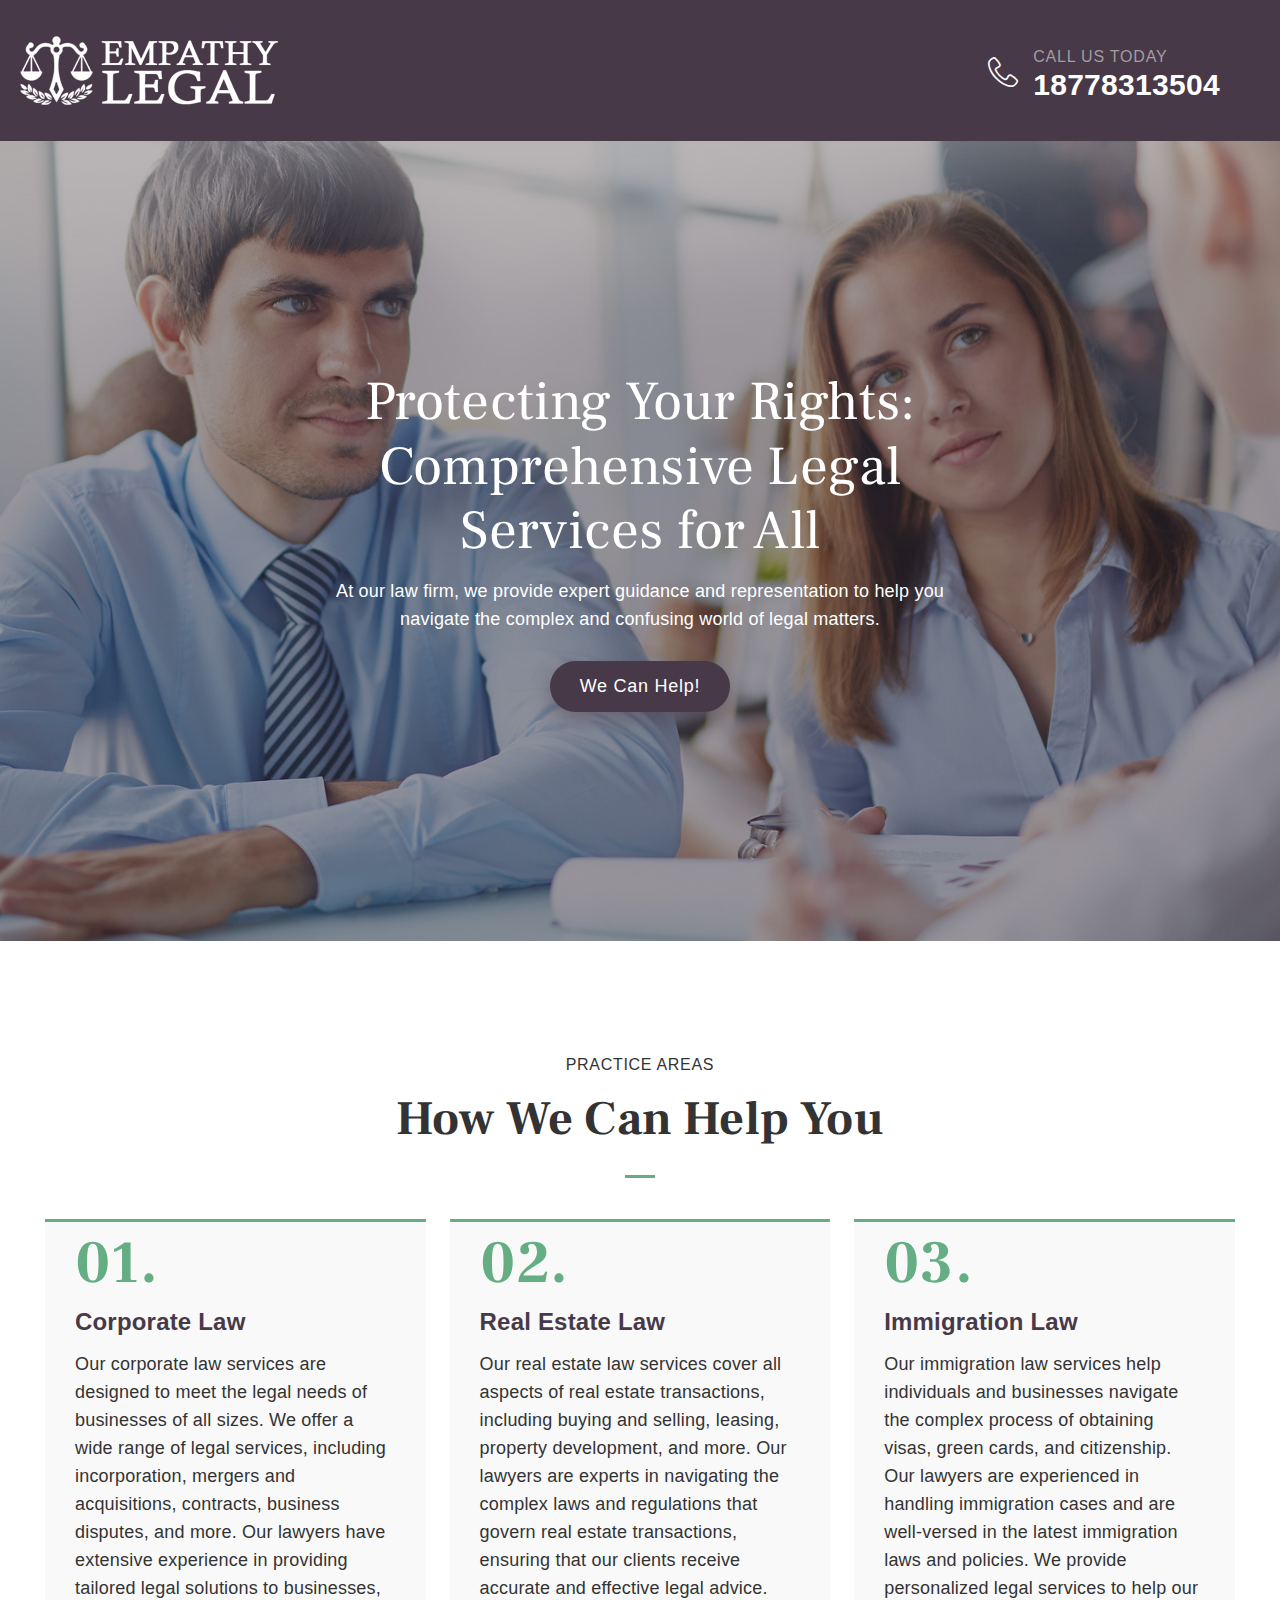
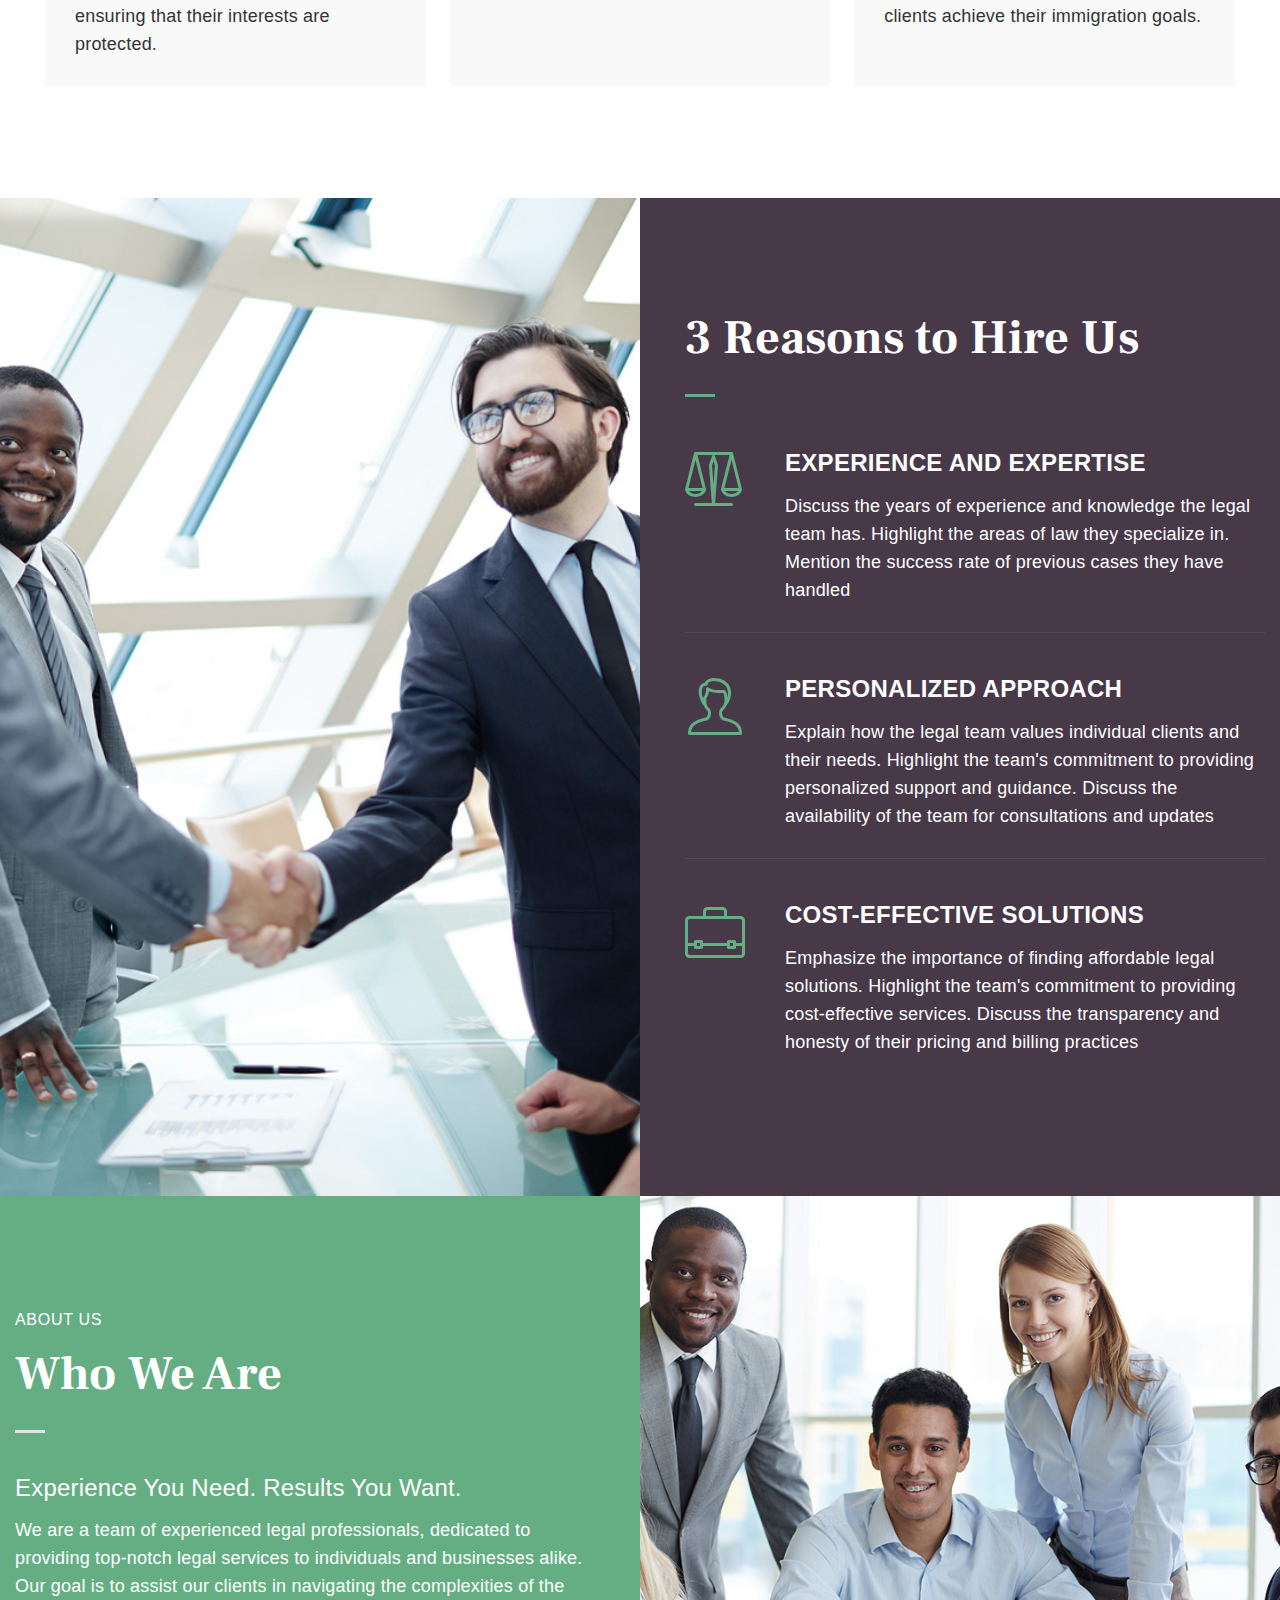
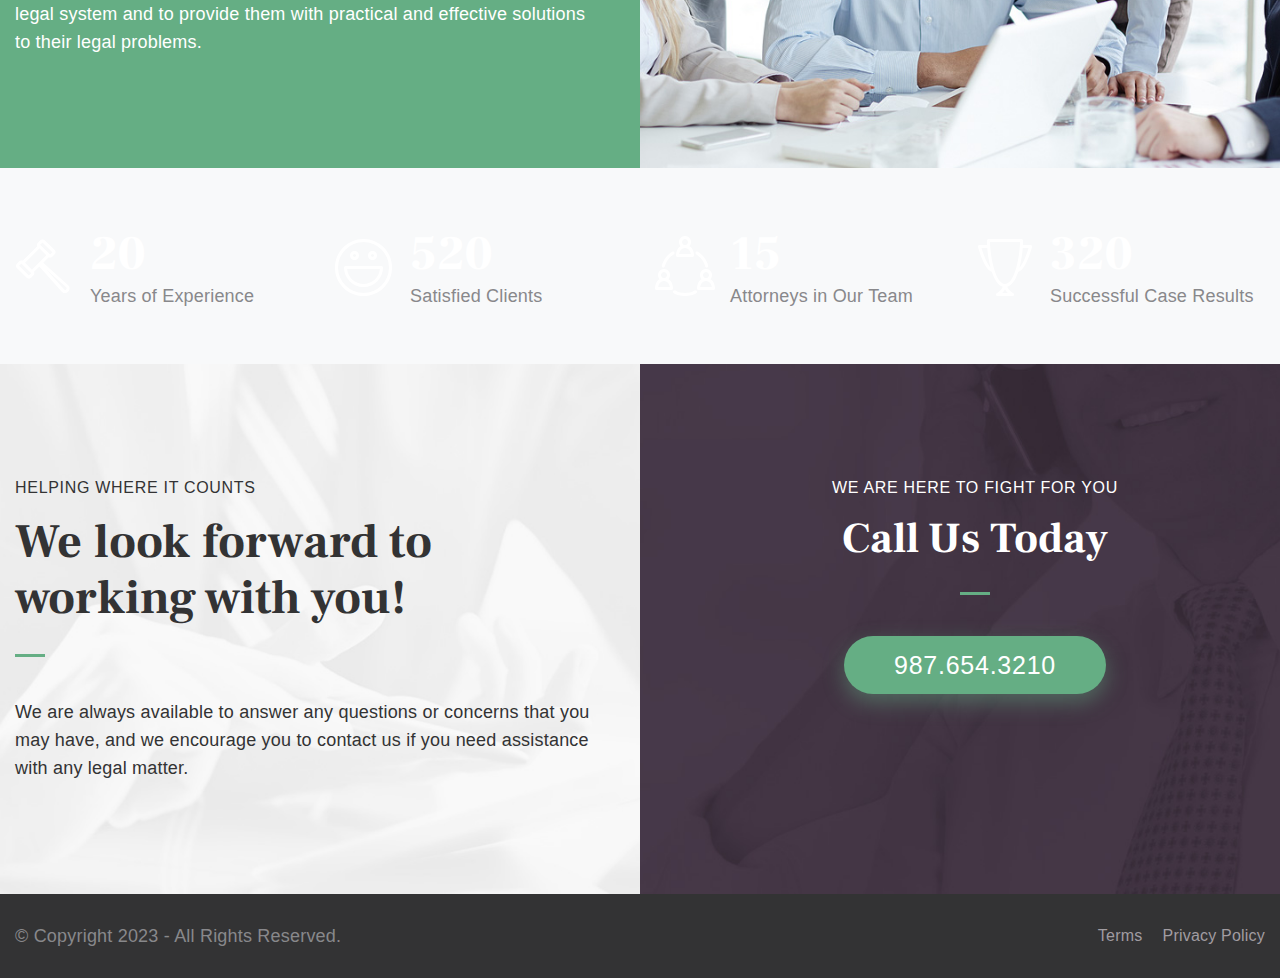
==== index.html @ b30b9319 "Empathy Legal Page" ====
<!DOCTYPE html>
<html lang="en">
<head>
  <!-- anti-flicker snippet (recommended)  -->
  <style>.async-hide { opacity: 0 !important} </style>
  <script>(function(a,s,y,n,c,h,i,d,e){s.className+=' '+y;h.start=1*new Date;
  h.end=i=function(){s.className=s.className.replace(RegExp(' ?'+y),'')};
  (a[n]=a[n]||[]).hide=h;setTimeout(function(){i();h.end=null},c);h.timeout=c;
  })(window,document.documentElement,'async-hide','dataLayer',500,
  {'OPT-TJ66PNT':true});</script>

  <script src="https://www.googleoptimize.com/optimize.js?id=OPT-TJ66PNT"></script>

  <!-- Google tag (gtag.js) -->
  <script async src="https://www.googletagmanager.com/gtag/js?id=UA-165140121-16"></script>
  <script>
    window.dataLayer = window.dataLayer || [];
    function gtag(){dataLayer.push(arguments);}
    gtag('js', new Date());

    gtag('config', 'UA-165140121-16');
  </script>

  <!-- Google Tag Manager -->
  <script>(function(w,d,s,l,i){w[l]=w[l]||[];w[l].push({'gtm.start':
  new Date().getTime(),event:'gtm.js'});var f=d.getElementsByTagName(s)[0],
  j=d.createElement(s),dl=l!='dataLayer'?'&l='+l:'';j.async=true;j.src=
  'https://www.googletagmanager.com/gtm.js?id='+i+dl;f.parentNode.insertBefore(j,f);
  })(window,document,'script','dataLayer','GTM-WTC95LT');</script>
  <!-- End Google Tag Manager -->
	<meta charset="UTF-8">
	<meta name="viewport" content="width=device-width, initial-scale=1.0">

	<!-- Title -->
	<title>Empathylegal | Protecting Your Rights</title>

	<link href="https://fonts.googleapis.com/css2?family=Frank+Ruhl+Libre:wght@300;400;500;600;700;800;900&display=swap" rel="stylesheet"> 

	<!-- CSS -->
	<link rel="stylesheet" href="css/demo.css">
	<link rel="stylesheet" href="css/settings.css">
	<link rel="stylesheet" href="css/layers.css">
	<link rel="stylesheet" href="css/navigation.css">
	<link rel="stylesheet" href="css/bootstrap.min.css">
	<link rel="stylesheet" href="css/fontello.css">
	<link rel="stylesheet" href="css/owl.carousel.css">
	<link rel="stylesheet" href="css/style.css">
	<link rel="stylesheet" href="css/responsive.css">

</head>
<body>
  <!-- Google Tag Manager (noscript) -->
  <noscript><iframe src="https://www.googletagmanager.com/ns.html?id=GTM-WTC95LT"
  height="0" width="0" style="display:none;visibility:hidden"></iframe></noscript>
  <!-- End Google Tag Manager (noscript) -->

	<div id="wrapper" class="wrapper-container">

    <header id="header" class="header style-3 sticky-header">
      
      <!-- Top header -->

      <div class="top-header">
          
        <div class="container extra">
          
          <div class="flex-row flex-center flex-justify">

            <!-- logo -->
      
            <div class="logo-wrap">
            
              <a href="index.html" class="logo"><img src="images/logo2.png" alt=""></a>
            
            </div>

            <!-- Contact info -->

            <ul class="contact-info style-2">
              <li class="info-item with-icon">
                <i class="licon-telephone"></i>
                <div class="pre">call Us Today</div>
                <div class="item-info">
                  <span content="telephone=no">18778313504</span>
                </div>
              </li>
            </ul>

          </div>

        </div>
        
      </div>

    </header>

    <div class="rev-slider-wrapper">

      <div class="banner-wrapper">

        
      	<div class="banner-item">
      		<h2>Protecting Your Rights: Comprehensive Legal Services for All</h2>
          <p>At our law firm, we provide expert guidance and representation to help you navigate the complex and confusing world of legal matters.</p>
          <a href="#" class="btn btn-big btn-style-6">We Can Help!</a>
      	</div>

      </div>

    </div>

    <div id="content">

      <!-- page section -->
      <div class="page-section">
        
        <div class="container extra">
          
          <div class="content-element5">
            
            <div class="align-center">
              
              <div class="pre-title">Practice Areas</div>
              <h2 class="section-title">How We Can Help You<span class="item-divider-3 style-3"></span></h2>

            </div>

          </div>

          <div class="carousel-type-2">
            
            <div class="owl-carousel services flex-row" data-item-margin="30" data-max-items="4">
              
              <!-- owl item -->
              <div class="owl-item">
                
                <!-- service item -->
                <div class="service-item">
                  
                  <figure>
                    <img src="images/289x224_img1.jpg" alt="">
                  </figure>

                  <div class="service-body">
                    <i>01.</i>
                    <h5 class="service-title"><a href="#">Corporate Law</a></h5>

                    <p>Our corporate law services are designed to meet the legal needs of businesses of all sizes. We offer a wide range of legal services, including incorporation, mergers and acquisitions, contracts, business disputes, and more. Our lawyers have extensive experience in providing tailored legal solutions to businesses, ensuring that their interests are protected.</p>

                  </div>

                </div>

              </div>

              <!-- owl item -->
              <div class="owl-item">
                
                <!-- service item -->
                <div class="service-item">
                  
                  <figure>
                    <img src="images/289x224_img2.jpg" alt="">
                  </figure>

                  <div class="service-body">
                    <i>02.</i>
                    <h5 class="service-title"><a href="#">Real Estate Law</a></h5>

                    <p>Our real estate law services cover all aspects of real estate transactions, including buying and selling, leasing, property development, and more. Our lawyers are experts in navigating the complex laws and regulations that govern real estate transactions, ensuring that our clients receive accurate and effective legal advice.</p>

                  </div>

                </div>

              </div>

              <!-- owl item -->
              <div class="owl-item">
                
                <!-- service item -->
                <div class="service-item">
                  
                  <figure>
                    <img src="images/289x224_img3.jpg" alt="">
                  </figure>

                  <div class="service-body">
                    <i>03.</i>
                    <h5 class="service-title"><a href="#">Immigration Law</a></h5>

                    <p>Our immigration law services help individuals and businesses navigate the complex process of obtaining visas, green cards, and citizenship. Our lawyers are experienced in handling immigration cases and are well-versed in the latest immigration laws and policies. We provide personalized legal services to help our clients achieve their immigration goals.</p>

                  </div>

                </div>

              </div>

            </div>


          </div>

        </div>        

      </div>

      <!-- Page section -->
      <div class="page-section-bg2 half-bg-col">

        <div class="img-col-left">
        	<div class="col-bg" style='background-image: url("images/960x840_img1.jpg");'></div>
        </div>
        
        <div class="container extra">
          <div class="row">
            <div class="col-md-6"></div>
            <div class="col-md-6">
              
              <h2 class="section-title">3 Reasons to Hire Us<span class="item-divider-3 style-3"></span></h2>

              <div class="icons-box style-2">
              
                <div class="row flex-row">
              
                  <div class="col-sm-12">
                        
                    <div class="icons-wrap">
              
                      <div class="icons-item">
                        <div class="item-box">
                          <i class="licon-balance"></i>
                          <h5 class="icons-box-title"><a href="#">Experience and Expertise</a></h5>
                          <p> Discuss the years of experience and knowledge the legal team has. Highlight the areas of law they specialize in. Mention the success rate of previous cases they have handled</p>
                        </div>
                      </div>
              
                    </div>
              
                  </div>
                  <div class="col-sm-12">
                          
                    <div class="icons-wrap">
              
                      <div class="icons-item">
                        <div class="item-box">
                          <i class="licon-man"></i>
                          <h5 class="icons-box-title"><a href="#">Personalized Approach</a></h5>
                          <p>Explain how the legal team values individual clients and their needs. Highlight the team's commitment to providing personalized support and guidance. Discuss the availability of the team for consultations and updates</p>
                        </div>
                      </div>
              
                    </div>
              
                  </div>
                  <div class="col-sm-12">
                       
                    <div class="icons-wrap">
              
                      <div class="icons-item">
                        <div class="item-box">
                          <i class="licon-briefcase"></i>
                          <h5 class="icons-box-title"><a href="#">Cost-Effective Solutions</a></h5>
                          <p>Emphasize the importance of finding affordable legal solutions. Highlight the team's commitment to providing cost-effective services. Discuss the transparency and honesty of their pricing and billing practices</p>
                        </div>
                      </div>
              
                    </div>
              
                  </div>
                    
                </div>
              
              </div>

            </div>
          </div>
        </div>

      </div>

      <!-- Page section -->
      <div class="page-section-bg2 green half-bg-col">

        <div class="img-col-right"><div class="col-bg" style='background-image: url("images/960x644_img1.jpg");'></div></div>
        
        <div class="container extra">
          <div class="row">
            <div class="col-md-6">
              
              <div class="pre-title">About Us</div>
              <h2 class="section-title">Who We Are<span class="item-divider-3"></span></h2>

              <h5 class="sub-title">Experience You Need. Results You Want.</h5>

              <p class="section-text">We are a team of experienced legal professionals, dedicated to providing top-notch legal services to individuals and businesses alike. Our goal is to assist our clients in navigating the complexities of the legal system and to provide them with practical and effective solutions to their legal problems.</p>

            </div>
            <div class="col-md-6"></div>
          </div>
        </div>

      </div>

      <!-- page section -->
      <div class="page-section-bg type-2 parallax-section" style='background-image: url("images/1920x800_bg1.jpg");'>
            
        <div class="container extra">

          <div class="row counter-wrap style-2">

            <div class="col-lg-3 col-md-3 col-xs-6">

              <div class="counter">
                <div class="count-item">
                  <span class="licon-hammer2"></span>
                  <h3 class="timer count-number">20</h3>
                </div>
                <p>Years of Experience</p>
              </div>

            </div>
            <div class="col-lg-3 col-md-3 col-xs-6">

              <div class="counter">
                <div class="count-item">
                  <span class="licon-happy"></span>
                  <h3 class="timer count-number">520</h3>
                </div>
                <p>Satisfied Clients</p>
              </div>

            </div>
            <div class="col-lg-3 col-md-3 col-xs-6">

              <div class="counter">
                <div class="count-item">
                  <span class="licon-group-work"></span>
                  <h3 class="timer count-number">15</h3>
                </div>
                <p>Attorneys in Our Team</p>
              </div>

            </div>
            <div class="col-lg-3 col-md-3 col-xs-6">

              <div class="counter">
                <div class="count-item">
                  <span class="licon-trophy2"></span>
                  <h3 class="timer count-number">320</h3>
                </div>
                <p>Successful Case Results</p>
              </div>

            </div>

          </div>

        </div>

      </div>

      <!-- Page section -->
      <div class="page-section half-bg-col two-cols">

        <div class="img-col-left"><div class="col-bg left-bg" style='background-image: url("images/960x616_bg1.jpg");'></div></div>

        <div class="img-col-right"><div class="col-bg right-bg" style='background-image: url("images/960x616_bg2.jpg");'></div></div>
        
        <div class="container extra">
          <div class="row">
            <div class="col-md-6 col-sm-12 left-col">
              
              <div class="pre-title">Helping Where It Counts</div>
              <h2 class="section-title">We look forward to working with you!<span class="item-divider-3 style-3"></span></h2>

              <p class="section-text">We are always available to answer any questions or concerns that you may have, and we encourage you to contact us if you need assistance with any legal matter.</p>

            </div>
            <div class="page-section-bg2 col-md-6 col-sm-12 right-col">
              
              <div class="align-center">
                
                <div class="pre-title">We are here to fight for you </div>
                <h2 class="section-title">Call Us Today<span class="item-divider-3 style-3"></span></h2>

                <div class="content-element3">
                  <ul class="contact-info">
                    <li class="info-item">
                      <div class="item-info bottom-section">
                        <a href="#" class="btn btn-big btn-style-5">987.654.3210</a>
                      </div>
                    </li>
                  </ul>
                </div>

              </div>

            </div>
          </div>
        </div>

      </div>
      
    </div>

    <footer id="footer" class="footer style-2">

      <div class="container extra">

        <div class="copyright">
          <div class="flex-row flex-center flex-justify">
            
            <p>&copy Copyright 2023 - All Rights Reserved.</p>
            <ul class="social-icons style-2">

              <li><a href="./terms.html">Terms</a></li>
              <li><a href="./privacy-policy.html">Privacy Policy</a></li>

            </ul>

          </div>
        </div>

      </div>

    </footer>

  </div>

  <script src="js/jquery-2.2.4.min.js"></script>

</body>
</html>
---- css/demo.css ----
@font-face {
	font-family: 'Linearicons';
	src: url('../fonts/Linearicons.ttf') format('truetype');
	font-weight: normal;
	font-style: normal;
}
[class^="licon-"], [class*="licon-"] {
	font-family: 'Linearicons';
	speak: none;
	font-style: normal;
	font-weight: normal;
	font-variant: normal;
	text-transform: none;
	line-height: 1;
	
	/* Enable Ligatures ================ */
	-webkit-font-feature-settings: "liga";
	-moz-font-feature-settings: "liga=1";
	-moz-font-feature-settings: "liga";
	-ms-font-feature-settings: "liga" 1;
	-o-font-feature-settings: "liga";
	font-feature-settings: "liga";

	/* Better Font Rendering =========== */
	-webkit-font-smoothing: antialiased;
	-moz-osx-font-smoothing: grayscale;
}
.licon-home:before {
	content: "\e600";
}
.licon-home2:before {
	content: "\e601";
}
.licon-home3:before {
	content: "\e602";
}
.licon-home4:before {
	content: "\e603";
}
.licon-home5:before {
	content: "\e604";
}
.licon-home6:before {
	content: "\e605";
}
.licon-bathtub:before {
	content: "\e606";
}
.licon-toothbrush:before {
	content: "\e607";
}
.licon-bed:before {
	content: "\e608";
}
.licon-couch:before {
	content: "\e609";
}
.licon-chair:before {
	content: "\e60a";
}
.licon-city:before {
	content: "\e60b";
}
.licon-apartment:before {
	content: "\e60c";
}
.licon-pencil:before {
	content: "\e60d";
}
.licon-pencil2:before {
	content: "\e60e";
}
.licon-pen:before {
	content: "\e60f";
}
.licon-pencil3:before {
	content: "\e610";
}
.licon-eraser:before {
	content: "\e611";
}
.licon-pencil4:before {
	content: "\e612";
}
.licon-pencil5:before {
	content: "\e613";
}
.licon-feather:before {
	content: "\e614";
}
.licon-feather2:before {
	content: "\e615";
}
.licon-feather3:before {
	content: "\e616";
}
.licon-pen2:before {
	content: "\e617";
}
.licon-pen-add:before {
	content: "\e618";
}
.licon-pen-remove:before {
	content: "\e619";
}
.licon-vector:before {
	content: "\e61a";
}
.licon-pen3:before {
	content: "\e61b";
}
.licon-blog:before {
	content: "\e61c";
}
.licon-brush:before {
	content: "\e61d";
}
.licon-brush2:before {
	content: "\e61e";
}
.licon-spray:before {
	content: "\e61f";
}
.licon-paint-roller:before {
	content: "\e620";
}
.licon-stamp:before {
	content: "\e621";
}
.licon-tape:before {
	content: "\e622";
}
.licon-desk-tape:before {
	content: "\e623";
}
.licon-texture:before {
	content: "\e624";
}
.licon-eye-dropper:before {
	content: "\e625";
}
.licon-palette:before {
	content: "\e626";
}
.licon-color-sampler:before {
	content: "\e627";
}
.licon-bucket:before {
	content: "\e628";
}
.licon-gradient:before {
	content: "\e629";
}
.licon-gradient2:before {
	content: "\e62a";
}
.licon-magic-wand:before {
	content: "\e62b";
}
.licon-magnet:before {
	content: "\e62c";
}
.licon-pencil-ruler:before {
	content: "\e62d";
}
.licon-pencil-ruler2:before {
	content: "\e62e";
}
.licon-compass:before {
	content: "\e62f";
}
.licon-aim:before {
	content: "\e630";
}
.licon-gun:before {
	content: "\e631";
}
.licon-bottle:before {
	content: "\e632";
}
.licon-drop:before {
	content: "\e633";
}
.licon-drop-crossed:before {
	content: "\e634";
}
.licon-drop2:before {
	content: "\e635";
}
.licon-snow:before {
	content: "\e636";
}
.licon-snow2:before {
	content: "\e637";
}
.licon-fire:before {
	content: "\e638";
}
.licon-lighter:before {
	content: "\e639";
}
.licon-knife:before {
	content: "\e63a";
}
.licon-dagger:before {
	content: "\e63b";
}
.licon-tissue:before {
	content: "\e63c";
}
.licon-toilet-paper:before {
	content: "\e63d";
}
.licon-poop:before {
	content: "\e63e";
}
.licon-umbrella:before {
	content: "\e63f";
}
.licon-umbrella2:before {
	content: "\e640";
}
.licon-rain:before {
	content: "\e641";
}
.licon-tornado:before {
	content: "\e642";
}
.licon-wind:before {
	content: "\e643";
}
.licon-fan:before {
	content: "\e644";
}
.licon-contrast:before {
	content: "\e645";
}
.licon-sun-small:before {
	content: "\e646";
}
.licon-sun:before {
	content: "\e647";
}
.licon-sun2:before {
	content: "\e648";
}
.licon-moon:before {
	content: "\e649";
}
.licon-cloud:before {
	content: "\e64a";
}
.licon-cloud-upload:before {
	content: "\e64b";
}
.licon-cloud-download:before {
	content: "\e64c";
}
.licon-cloud-rain:before {
	content: "\e64d";
}
.licon-cloud-hailstones:before {
	content: "\e64e";
}
.licon-cloud-snow:before {
	content: "\e64f";
}
.licon-cloud-windy:before {
	content: "\e650";
}
.licon-sun-wind:before {
	content: "\e651";
}
.licon-cloud-fog:before {
	content: "\e652";
}
.licon-cloud-sun:before {
	content: "\e653";
}
.licon-cloud-lightning:before {
	content: "\e654";
}
.licon-cloud-sync:before {
	content: "\e655";
}
.licon-cloud-lock:before {
	content: "\e656";
}
.licon-cloud-gear:before {
	content: "\e657";
}
.licon-cloud-alert:before {
	content: "\e658";
}
.licon-cloud-check:before {
	content: "\e659";
}
.licon-cloud-cross:before {
	content: "\e65a";
}
.licon-cloud-crossed:before {
	content: "\e65b";
}
.licon-cloud-database:before {
	content: "\e65c";
}
.licon-database:before {
	content: "\e65d";
}
.licon-database-add:before {
	content: "\e65e";
}
.licon-database-remove:before {
	content: "\e65f";
}
.licon-database-lock:before {
	content: "\e660";
}
.licon-database-refresh:before {
	content: "\e661";
}
.licon-database-check:before {
	content: "\e662";
}
.licon-database-history:before {
	content: "\e663";
}
.licon-database-upload:before {
	content: "\e664";
}
.licon-database-download:before {
	content: "\e665";
}
.licon-server:before {
	content: "\e666";
}
.licon-shield:before {
	content: "\e667";
}
.licon-shield-check:before {
	content: "\e668";
}
.licon-shield-alert:before {
	content: "\e669";
}
.licon-shield-cross:before {
	content: "\e66a";
}
.licon-lock:before {
	content: "\e66b";
}
.licon-rotation-lock:before {
	content: "\e66c";
}
.licon-unlock:before {
	content: "\e66d";
}
.licon-key:before {
	content: "\e66e";
}
.licon-key-hole:before {
	content: "\e66f";
}
.licon-toggle-off:before {
	content: "\e670";
}
.licon-toggle-on:before {
	content: "\e671";
}
.licon-cog:before {
	content: "\e672";
}
.licon-cog2:before {
	content: "\e673";
}
.licon-wrench:before {
	content: "\e674";
}
.licon-screwdriver:before {
	content: "\e675";
}
.licon-hammer-wrench:before {
	content: "\e676";
}
.licon-hammer:before {
	content: "\e677";
}
.licon-saw:before {
	content: "\e678";
}
.licon-axe:before {
	content: "\e679";
}
.licon-axe2:before {
	content: "\e67a";
}
.licon-shovel:before {
	content: "\e67b";
}
.licon-pickaxe:before {
	content: "\e67c";
}
.licon-factory:before {
	content: "\e67d";
}
.licon-factory2:before {
	content: "\e67e";
}
.licon-recycle:before {
	content: "\e67f";
}
.licon-trash:before {
	content: "\e680";
}
.licon-trash2:before {
	content: "\e681";
}
.licon-trash3:before {
	content: "\e682";
}
.licon-broom:before {
	content: "\e683";
}
.licon-game:before {
	content: "\e684";
}
.licon-gamepad:before {
	content: "\e685";
}
.licon-joystick:before {
	content: "\e686";
}
.licon-dice:before {
	content: "\e687";
}
.licon-spades:before {
	content: "\e688";
}
.licon-diamonds:before {
	content: "\e689";
}
.licon-clubs:before {
	content: "\e68a";
}
.licon-hearts:before {
	content: "\e68b";
}
.licon-heart:before {
	content: "\e68c";
}
.licon-star:before {
	content: "\e68d";
}
.licon-star-half:before {
	content: "\e68e";
}
.licon-star-empty:before {
	content: "\e68f";
}
.licon-flag:before {
	content: "\e690";
}
.licon-flag2:before {
	content: "\e691";
}
.licon-flag3:before {
	content: "\e692";
}
.licon-mailbox-full:before {
	content: "\e693";
}
.licon-mailbox-empty:before {
	content: "\e694";
}
.licon-at-sign:before {
	content: "\e695";
}
.licon-envelope:before {
	content: "\e696";
}
.licon-envelope-open:before {
	content: "\e697";
}
.licon-paperclip:before {
	content: "\e698";
}
.licon-paper-plane:before {
	content: "\e699";
}
.licon-reply:before {
	content: "\e69a";
}
.licon-reply-all:before {
	content: "\e69b";
}
.licon-inbox:before {
	content: "\e69c";
}
.licon-inbox2:before {
	content: "\e69d";
}
.licon-outbox:before {
	content: "\e69e";
}
.licon-box:before {
	content: "\e69f";
}
.licon-archive:before {
	content: "\e6a0";
}
.licon-archive2:before {
	content: "\e6a1";
}
.licon-drawers:before {
	content: "\e6a2";
}
.licon-drawers2:before {
	content: "\e6a3";
}
.licon-drawers3:before {
	content: "\e6a4";
}
.licon-eye:before {
	content: "\e6a5";
}
.licon-eye-crossed:before {
	content: "\e6a6";
}
.licon-eye-plus:before {
	content: "\e6a7";
}
.licon-eye-minus:before {
	content: "\e6a8";
}
.licon-binoculars:before {
	content: "\e6a9";
}
.licon-binoculars2:before {
	content: "\e6aa";
}
.licon-hdd:before {
	content: "\e6ab";
}
.licon-hdd-down:before {
	content: "\e6ac";
}
.licon-hdd-up:before {
	content: "\e6ad";
}
.licon-floppy-disk:before {
	content: "\e6ae";
}
.licon-disc:before {
	content: "\e6af";
}
.licon-tape2:before {
	content: "\e6b0";
}
.licon-printer:before {
	content: "\e6b1";
}
.licon-shredder:before {
	content: "\e6b2";
}
.licon-file-empty:before {
	content: "\e6b3";
}
.licon-file-add:before {
	content: "\e6b4";
}
.licon-file-check:before {
	content: "\e6b5";
}
.licon-file-lock:before {
	content: "\e6b6";
}
.licon-files:before {
	content: "\e6b7";
}
.licon-copy:before {
	content: "\e6b8";
}
.licon-compare:before {
	content: "\e6b9";
}
.licon-folder:before {
	content: "\e6ba";
}
.licon-folder-search:before {
	content: "\e6bb";
}
.licon-folder-plus:before {
	content: "\e6bc";
}
.licon-folder-minus:before {
	content: "\e6bd";
}
.licon-folder-download:before {
	content: "\e6be";
}
.licon-folder-upload:before {
	content: "\e6bf";
}
.licon-folder-star:before {
	content: "\e6c0";
}
.licon-folder-heart:before {
	content: "\e6c1";
}
.licon-folder-user:before {
	content: "\e6c2";
}
.licon-folder-shared:before {
	content: "\e6c3";
}
.licon-folder-music:before {
	content: "\e6c4";
}
.licon-folder-picture:before {
	content: "\e6c5";
}
.licon-folder-film:before {
	content: "\e6c6";
}
.licon-scissors:before {
	content: "\e6c7";
}
.licon-paste:before {
	content: "\e6c8";
}
.licon-clipboard-empty:before {
	content: "\e6c9";
}
.licon-clipboard-pencil:before {
	content: "\e6ca";
}
.licon-clipboard-text:before {
	content: "\e6cb";
}
.licon-clipboard-check:before {
	content: "\e6cc";
}
.licon-clipboard-down:before {
	content: "\e6cd";
}
.licon-clipboard-left:before {
	content: "\e6ce";
}
.licon-clipboard-alert:before {
	content: "\e6cf";
}
.licon-clipboard-user:before {
	content: "\e6d0";
}
.licon-register:before {
	content: "\e6d1";
}
.licon-enter:before {
	content: "\e6d2";
}
.licon-exit:before {
	content: "\e6d3";
}
.licon-papers:before {
	content: "\e6d4";
}
.licon-news:before {
	content: "\e6d5";
}
.licon-reading:before {
	content: "\e6d6";
}
.licon-typewriter:before {
	content: "\e6d7";
}
.licon-document:before {
	content: "\e6d8";
}
.licon-document2:before {
	content: "\e6d9";
}
.licon-graduation-hat:before {
	content: "\e6da";
}
.licon-license:before {
	content: "\e6db";
}
.licon-license2:before {
	content: "\e6dc";
}
.licon-medal-empty:before {
	content: "\e6dd";
}
.licon-medal-first:before {
	content: "\e6de";
}
.licon-medal-second:before {
	content: "\e6df";
}
.licon-medal-third:before {
	content: "\e6e0";
}
.licon-podium:before {
	content: "\e6e1";
}
.licon-trophy:before {
	content: "\e6e2";
}
.licon-trophy2:before {
	content: "\e6e3";
}
.licon-music-note:before {
	content: "\e6e4";
}
.licon-music-note2:before {
	content: "\e6e5";
}
.licon-music-note3:before {
	content: "\e6e6";
}
.licon-playlist:before {
	content: "\e6e7";
}
.licon-playlist-add:before {
	content: "\e6e8";
}
.licon-guitar:before {
	content: "\e6e9";
}
.licon-trumpet:before {
	content: "\e6ea";
}
.licon-album:before {
	content: "\e6eb";
}
.licon-shuffle:before {
	content: "\e6ec";
}
.licon-repeat-one:before {
	content: "\e6ed";
}
.licon-repeat:before {
	content: "\e6ee";
}
.licon-headphones:before {
	content: "\e6ef";
}
.licon-headset:before {
	content: "\e6f0";
}
.licon-loudspeaker:before {
	content: "\e6f1";
}
.licon-equalizer:before {
	content: "\e6f2";
}
.licon-theater:before {
	content: "\e6f3";
}
.licon-3d-glasses:before {
	content: "\e6f4";
}
.licon-ticket:before {
	content: "\e6f5";
}
.licon-presentation:before {
	content: "\e6f6";
}
.licon-play:before {
	content: "\e6f7";
}
.licon-film-play:before {
	content: "\e6f8";
}
.licon-clapboard-play:before {
	content: "\e6f9";
}
.licon-media:before {
	content: "\e6fa";
}
.licon-film:before {
	content: "\e6fb";
}
.licon-film2:before {
	content: "\e6fc";
}
.licon-surveillance:before {
	content: "\e6fd";
}
.licon-surveillance2:before {
	content: "\e6fe";
}
.licon-camera:before {
	content: "\e6ff";
}
.licon-camera-crossed:before {
	content: "\e700";
}
.licon-camera-play:before {
	content: "\e701";
}
.licon-time-lapse:before {
	content: "\e702";
}
.licon-record:before {
	content: "\e703";
}
.licon-camera2:before {
	content: "\e704";
}
.licon-camera-flip:before {
	content: "\e705";
}
.licon-panorama:before {
	content: "\e706";
}
.licon-time-lapse2:before {
	content: "\e707";
}
.licon-shutter:before {
	content: "\e708";
}
.licon-shutter2:before {
	content: "\e709";
}
.licon-face-detection:before {
	content: "\e70a";
}
.licon-flare:before {
	content: "\e70b";
}
.licon-convex:before {
	content: "\e70c";
}
.licon-concave:before {
	content: "\e70d";
}
.licon-picture:before {
	content: "\e70e";
}
.licon-picture2:before {
	content: "\e70f";
}
.licon-picture3:before {
	content: "\e710";
}
.licon-pictures:before {
	content: "\e711";
}
.licon-book:before {
	content: "\e712";
}
.licon-audio-book:before {
	content: "\e713";
}
.licon-book2:before {
	content: "\e714";
}
.licon-bookmark:before {
	content: "\e715";
}
.licon-bookmark2:before {
	content: "\e716";
}
.licon-label:before {
	content: "\e717";
}
.licon-library:before {
	content: "\e718";
}
.licon-library2:before {
	content: "\e719";
}
.licon-contacts:before {
	content: "\e71a";
}
.licon-profile:before {
	content: "\e71b";
}
.licon-portrait:before {
	content: "\e71c";
}
.licon-portrait2:before {
	content: "\e71d";
}
.licon-user:before {
	content: "\e71e";
}
.licon-user-plus:before {
	content: "\e71f";
}
.licon-user-minus:before {
	content: "\e720";
}
.licon-user-lock:before {
	content: "\e721";
}
.licon-users:before {
	content: "\e722";
}
.licon-users2:before {
	content: "\e723";
}
.licon-users-plus:before {
	content: "\e724";
}
.licon-users-minus:before {
	content: "\e725";
}
.licon-group-work:before {
	content: "\e726";
}
.licon-woman:before {
	content: "\e727";
}
.licon-man:before {
	content: "\e728";
}
.licon-baby:before {
	content: "\e729";
}
.licon-baby2:before {
	content: "\e72a";
}
.licon-baby3:before {
	content: "\e72b";
}
.licon-baby-bottle:before {
	content: "\e72c";
}
.licon-walk:before {
	content: "\e72d";
}
.licon-hand-waving:before {
	content: "\e72e";
}
.licon-jump:before {
	content: "\e72f";
}
.licon-run:before {
	content: "\e730";
}
.licon-woman2:before {
	content: "\e731";
}
.licon-man2:before {
	content: "\e732";
}
.licon-man-woman:before {
	content: "\e733";
}
.licon-height:before {
	content: "\e734";
}
.licon-weight:before {
	content: "\e735";
}
.licon-scale:before {
	content: "\e736";
}
.licon-button:before {
	content: "\e737";
}
.licon-bow-tie:before {
	content: "\e738";
}
.licon-tie:before {
	content: "\e739";
}
.licon-socks:before {
	content: "\e73a";
}
.licon-shoe:before {
	content: "\e73b";
}
.licon-shoes:before {
	content: "\e73c";
}
.licon-hat:before {
	content: "\e73d";
}
.licon-pants:before {
	content: "\e73e";
}
.licon-shorts:before {
	content: "\e73f";
}
.licon-flip-flops:before {
	content: "\e740";
}
.licon-shirt:before {
	content: "\e741";
}
.licon-hanger:before {
	content: "\e742";
}
.licon-laundry:before {
	content: "\e743";
}
.licon-store:before {
	content: "\e744";
}
.licon-haircut:before {
	content: "\e745";
}
.licon-store-24:before {
	content: "\e746";
}
.licon-barcode:before {
	content: "\e747";
}
.licon-barcode2:before {
	content: "\e748";
}
.licon-barcode3:before {
	content: "\e749";
}
.licon-cashier:before {
	content: "\e74a";
}
.licon-bag:before {
	content: "\e74b";
}
.licon-bag2:before {
	content: "\e74c";
}
.licon-cart:before {
	content: "\e74d";
}
.licon-cart-empty:before {
	content: "\e74e";
}
.licon-cart-full:before {
	content: "\e74f";
}
.licon-cart-plus:before {
	content: "\e750";
}
.licon-cart-plus2:before {
	content: "\e751";
}
.licon-cart-add:before {
	content: "\e752";
}
.licon-cart-remove:before {
	content: "\e753";
}
.licon-cart-exchange:before {
	content: "\e754";
}
.licon-tag:before {
	content: "\e755";
}
.licon-tags:before {
	content: "\e756";
}
.licon-receipt:before {
	content: "\e757";
}
.licon-wallet:before {
	content: "\e758";
}
.licon-credit-card:before {
	content: "\e759";
}
.licon-cash-dollar:before {
	content: "\e75a";
}
.licon-cash-euro:before {
	content: "\e75b";
}
.licon-cash-pound:before {
	content: "\e75c";
}
.licon-cash-yen:before {
	content: "\e75d";
}
.licon-bag-dollar:before {
	content: "\e75e";
}
.licon-bag-euro:before {
	content: "\e75f";
}
.licon-bag-pound:before {
	content: "\e760";
}
.licon-bag-yen:before {
	content: "\e761";
}
.licon-coin-dollar:before {
	content: "\e762";
}
.licon-coin-euro:before {
	content: "\e763";
}
.licon-coin-pound:before {
	content: "\e764";
}
.licon-coin-yen:before {
	content: "\e765";
}
.licon-calculator:before {
	content: "\e766";
}
.licon-calculator2:before {
	content: "\e767";
}
.licon-abacus:before {
	content: "\e768";
}
.licon-vault:before {
	content: "\e769";
}
.licon-telephone:before {
	content: "\e76a";
}
.licon-phone-lock:before {
	content: "\e76b";
}
.licon-phone-wave:before {
	content: "\e76c";
}
.licon-phone-pause:before {
	content: "\e76d";
}
.licon-phone-outgoing:before {
	content: "\e76e";
}
.licon-phone-incoming:before {
	content: "\e76f";
}
.licon-phone-in-out:before {
	content: "\e770";
}
.licon-phone-error:before {
	content: "\e771";
}
.licon-phone-sip:before {
	content: "\e772";
}
.licon-phone-plus:before {
	content: "\e773";
}
.licon-phone-minus:before {
	content: "\e774";
}
.licon-voicemail:before {
	content: "\e775";
}
.licon-dial:before {
	content: "\e776";
}
.licon-telephone2:before {
	content: "\e777";
}
.licon-pushpin:before {
	content: "\e778";
}
.licon-pushpin2:before {
	content: "\e779";
}
.licon-map-marker:before {
	content: "\e77a";
}
.licon-map-marker-user:before {
	content: "\e77b";
}
.licon-map-marker-down:before {
	content: "\e77c";
}
.licon-map-marker-check:before {
	content: "\e77d";
}
.licon-map-marker-crossed:before {
	content: "\e77e";
}
.licon-radar:before {
	content: "\e77f";
}
.licon-compass2:before {
	content: "\e780";
}
.licon-map:before {
	content: "\e781";
}
.licon-map2:before {
	content: "\e782";
}
.licon-location:before {
	content: "\e783";
}
.licon-road-sign:before {
	content: "\e784";
}
.licon-calendar-empty:before {
	content: "\e785";
}
.licon-calendar-check:before {
	content: "\e786";
}
.licon-calendar-cross:before {
	content: "\e787";
}
.licon-calendar-31:before {
	content: "\e788";
}
.licon-calendar-full:before {
	content: "\e789";
}
.licon-calendar-insert:before {
	content: "\e78a";
}
.licon-calendar-text:before {
	content: "\e78b";
}
.licon-calendar-user:before {
	content: "\e78c";
}
.licon-mouse:before {
	content: "\e78d";
}
.licon-mouse-left:before {
	content: "\e78e";
}
.licon-mouse-right:before {
	content: "\e78f";
}
.licon-mouse-both:before {
	content: "\e790";
}
.licon-keyboard:before {
	content: "\e791";
}
.licon-keyboard-up:before {
	content: "\e792";
}
.licon-keyboard-down:before {
	content: "\e793";
}
.licon-delete:before {
	content: "\e794";
}
.licon-spell-check:before {
	content: "\e795";
}
.licon-escape:before {
	content: "\e796";
}
.licon-enter2:before {
	content: "\e797";
}
.licon-screen:before {
	content: "\e798";
}
.licon-aspect-ratio:before {
	content: "\e799";
}
.licon-signal:before {
	content: "\e79a";
}
.licon-signal-lock:before {
	content: "\e79b";
}
.licon-signal-80:before {
	content: "\e79c";
}
.licon-signal-60:before {
	content: "\e79d";
}
.licon-signal-40:before {
	content: "\e79e";
}
.licon-signal-20:before {
	content: "\e79f";
}
.licon-signal-0:before {
	content: "\e7a0";
}
.licon-signal-blocked:before {
	content: "\e7a1";
}
.licon-sim:before {
	content: "\e7a2";
}
.licon-flash-memory:before {
	content: "\e7a3";
}
.licon-usb-drive:before {
	content: "\e7a4";
}
.licon-phone:before {
	content: "\e7a5";
}
.licon-smartphone:before {
	content: "\e7a6";
}
.licon-smartphone-notification:before {
	content: "\e7a7";
}
.licon-smartphone-vibration:before {
	content: "\e7a8";
}
.licon-smartphone-embed:before {
	content: "\e7a9";
}
.licon-smartphone-waves:before {
	content: "\e7aa";
}
.licon-tablet:before {
	content: "\e7ab";
}
.licon-tablet2:before {
	content: "\e7ac";
}
.licon-laptop:before {
	content: "\e7ad";
}
.licon-laptop-phone:before {
	content: "\e7ae";
}
.licon-desktop:before {
	content: "\e7af";
}
.licon-launch:before {
	content: "\e7b0";
}
.licon-new-tab:before {
	content: "\e7b1";
}
.licon-window:before {
	content: "\e7b2";
}
.licon-cable:before {
	content: "\e7b3";
}
.licon-cable2:before {
	content: "\e7b4";
}
.licon-tv:before {
	content: "\e7b5";
}
.licon-radio:before {
	content: "\e7b6";
}
.licon-remote-control:before {
	content: "\e7b7";
}
.licon-power-switch:before {
	content: "\e7b8";
}
.licon-power:before {
	content: "\e7b9";
}
.licon-power-crossed:before {
	content: "\e7ba";
}
.licon-flash-auto:before {
	content: "\e7bb";
}
.licon-lamp:before {
	content: "\e7bc";
}
.licon-flashlight:before {
	content: "\e7bd";
}
.licon-lampshade:before {
	content: "\e7be";
}
.licon-cord:before {
	content: "\e7bf";
}
.licon-outlet:before {
	content: "\e7c0";
}
.licon-battery-power:before {
	content: "\e7c1";
}
.licon-battery-empty:before {
	content: "\e7c2";
}
.licon-battery-alert:before {
	content: "\e7c3";
}
.licon-battery-error:before {
	content: "\e7c4";
}
.licon-battery-low1:before {
	content: "\e7c5";
}
.licon-battery-low2:before {
	content: "\e7c6";
}
.licon-battery-low3:before {
	content: "\e7c7";
}
.licon-battery-mid1:before {
	content: "\e7c8";
}
.licon-battery-mid2:before {
	content: "\e7c9";
}
.licon-battery-mid3:before {
	content: "\e7ca";
}
.licon-battery-full:before {
	content: "\e7cb";
}
.licon-battery-charging:before {
	content: "\e7cc";
}
.licon-battery-charging2:before {
	content: "\e7cd";
}
.licon-battery-charging3:before {
	content: "\e7ce";
}
.licon-battery-charging4:before {
	content: "\e7cf";
}
.licon-battery-charging5:before {
	content: "\e7d0";
}
.licon-battery-charging6:before {
	content: "\e7d1";
}
.licon-battery-charging7:before {
	content: "\e7d2";
}
.licon-chip:before {
	content: "\e7d3";
}
.licon-chip-x64:before {
	content: "\e7d4";
}
.licon-chip-x86:before {
	content: "\e7d5";
}
.licon-bubble:before {
	content: "\e7d6";
}
.licon-bubbles:before {
	content: "\e7d7";
}
.licon-bubble-dots:before {
	content: "\e7d8";
}
.licon-bubble-alert:before {
	content: "\e7d9";
}
.licon-bubble-question:before {
	content: "\e7da";
}
.licon-bubble-text:before {
	content: "\e7db";
}
.licon-bubble-pencil:before {
	content: "\e7dc";
}
.licon-bubble-picture:before {
	content: "\e7dd";
}
.licon-bubble-video:before {
	content: "\e7de";
}
.licon-bubble-user:before {
	content: "\e7df";
}
.licon-bubble-quote:before {
	content: "\e7e0";
}
.licon-bubble-heart:before {
	content: "\e7e1";
}
.licon-bubble-emoticon:before {
	content: "\e7e2";
}
.licon-bubble-attachment:before {
	content: "\e7e3";
}
.licon-phone-bubble:before {
	content: "\e7e4";
}
.licon-quote-open:before {
	content: "\e7e5";
}
.licon-quote-close:before {
	content: "\e7e6";
}
.licon-dna:before {
	content: "\e7e7";
}
.licon-heart-pulse:before {
	content: "\e7e8";
}
.licon-pulse:before {
	content: "\e7e9";
}
.licon-syringe:before {
	content: "\e7ea";
}
.licon-pills:before {
	content: "\e7eb";
}
.licon-first-aid:before {
	content: "\e7ec";
}
.licon-lifebuoy:before {
	content: "\e7ed";
}
.licon-bandage:before {
	content: "\e7ee";
}
.licon-bandages:before {
	content: "\e7ef";
}
.licon-thermometer:before {
	content: "\e7f0";
}
.licon-microscope:before {
	content: "\e7f1";
}
.licon-brain:before {
	content: "\e7f2";
}
.licon-beaker:before {
	content: "\e7f3";
}
.licon-skull:before {
	content: "\e7f4";
}
.licon-bone:before {
	content: "\e7f5";
}
.licon-construction:before {
	content: "\e7f6";
}
.licon-construction-cone:before {
	content: "\e7f7";
}
.licon-pie-chart:before {
	content: "\e7f8";
}
.licon-pie-chart2:before {
	content: "\e7f9";
}
.licon-graph:before {
	content: "\e7fa";
}
.licon-chart-growth:before {
	content: "\e7fb";
}
.licon-chart-bars:before {
	content: "\e7fc";
}
.licon-chart-settings:before {
	content: "\e7fd";
}
.licon-cake:before {
	content: "\e7fe";
}
.licon-gift:before {
	content: "\e7ff";
}
.licon-balloon:before {
	content: "\e800";
}
.licon-rank:before {
	content: "\e801";
}
.licon-rank2:before {
	content: "\e802";
}
.licon-rank3:before {
	content: "\e803";
}
.licon-crown:before {
	content: "\e804";
}
.licon-lotus:before {
	content: "\e805";
}
.licon-diamond:before {
	content: "\e806";
}
.licon-diamond2:before {
	content: "\e807";
}
.licon-diamond3:before {
	content: "\e808";
}
.licon-diamond4:before {
	content: "\e809";
}
.licon-linearicons:before {
	content: "\e80a";
}
.licon-teacup:before {
	content: "\e80b";
}
.licon-teapot:before {
	content: "\e80c";
}
.licon-glass:before {
	content: "\e80d";
}
.licon-bottle2:before {
	content: "\e80e";
}
.licon-glass-cocktail:before {
	content: "\e80f";
}
.licon-glass2:before {
	content: "\e810";
}
.licon-dinner:before {
	content: "\e811";
}
.licon-dinner2:before {
	content: "\e812";
}
.licon-chef:before {
	content: "\e813";
}
.licon-scale2:before {
	content: "\e814";
}
.licon-egg:before {
	content: "\e815";
}
.licon-egg2:before {
	content: "\e816";
}
.licon-eggs:before {
	content: "\e817";
}
.licon-platter:before {
	content: "\e818";
}
.licon-steak:before {
	content: "\e819";
}
.licon-hamburger:before {
	content: "\e81a";
}
.licon-hotdog:before {
	content: "\e81b";
}
.licon-pizza:before {
	content: "\e81c";
}
.licon-sausage:before {
	content: "\e81d";
}
.licon-chicken:before {
	content: "\e81e";
}
.licon-fish:before {
	content: "\e81f";
}
.licon-carrot:before {
	content: "\e820";
}
.licon-cheese:before {
	content: "\e821";
}
.licon-bread:before {
	content: "\e822";
}
.licon-ice-cream:before {
	content: "\e823";
}
.licon-ice-cream2:before {
	content: "\e824";
}
.licon-candy:before {
	content: "\e825";
}
.licon-lollipop:before {
	content: "\e826";
}
.licon-coffee-bean:before {
	content: "\e827";
}
.licon-coffee-cup:before {
	content: "\e828";
}
.licon-cherry:before {
	content: "\e829";
}
.licon-grapes:before {
	content: "\e82a";
}
.licon-citrus:before {
	content: "\e82b";
}
.licon-apple:before {
	content: "\e82c";
}
.licon-leaf:before {
	content: "\e82d";
}
.licon-landscape:before {
	content: "\e82e";
}
.licon-pine-tree:before {
	content: "\e82f";
}
.licon-tree:before {
	content: "\e830";
}
.licon-cactus:before {
	content: "\e831";
}
.licon-paw:before {
	content: "\e832";
}
.licon-footprint:before {
	content: "\e833";
}
.licon-speed-slow:before {
	content: "\e834";
}
.licon-speed-medium:before {
	content: "\e835";
}
.licon-speed-fast:before {
	content: "\e836";
}
.licon-rocket:before {
	content: "\e837";
}
.licon-hammer2:before {
	content: "\e838";
}
.licon-balance:before {
	content: "\e839";
}
.licon-briefcase:before {
	content: "\e83a";
}
.licon-luggage-weight:before {
	content: "\e83b";
}
.licon-dolly:before {
	content: "\e83c";
}
.licon-plane:before {
	content: "\e83d";
}
.licon-plane-crossed:before {
	content: "\e83e";
}
.licon-helicopter:before {
	content: "\e83f";
}
.licon-traffic-lights:before {
	content: "\e840";
}
.licon-siren:before {
	content: "\e841";
}
.licon-road:before {
	content: "\e842";
}
.licon-engine:before {
	content: "\e843";
}
.licon-oil-pressure:before {
	content: "\e844";
}
.licon-coolant-temperature:before {
	content: "\e845";
}
.licon-car-battery:before {
	content: "\e846";
}
.licon-gas:before {
	content: "\e847";
}
.licon-gallon:before {
	content: "\e848";
}
.licon-transmission:before {
	content: "\e849";
}
.licon-car:before {
	content: "\e84a";
}
.licon-car-wash:before {
	content: "\e84b";
}
.licon-car-wash2:before {
	content: "\e84c";
}
.licon-bus:before {
	content: "\e84d";
}
.licon-bus2:before {
	content: "\e84e";
}
.licon-car2:before {
	content: "\e84f";
}
.licon-parking:before {
	content: "\e850";
}
.licon-car-lock:before {
	content: "\e851";
}
.licon-taxi:before {
	content: "\e852";
}
.licon-car-siren:before {
	content: "\e853";
}
.licon-car-wash3:before {
	content: "\e854";
}
.licon-car-wash4:before {
	content: "\e855";
}
.licon-ambulance:before {
	content: "\e856";
}
.licon-truck:before {
	content: "\e857";
}
.licon-trailer:before {
	content: "\e858";
}
.licon-scale-truck:before {
	content: "\e859";
}
.licon-train:before {
	content: "\e85a";
}
.licon-ship:before {
	content: "\e85b";
}
.licon-ship2:before {
	content: "\e85c";
}
.licon-anchor:before {
	content: "\e85d";
}
.licon-boat:before {
	content: "\e85e";
}
.licon-bicycle:before {
	content: "\e85f";
}
.licon-bicycle2:before {
	content: "\e860";
}
.licon-dumbbell:before {
	content: "\e861";
}
.licon-bench-press:before {
	content: "\e862";
}
.licon-swim:before {
	content: "\e863";
}
.licon-football:before {
	content: "\e864";
}
.licon-baseball-bat:before {
	content: "\e865";
}
.licon-baseball:before {
	content: "\e866";
}
.licon-tennis:before {
	content: "\e867";
}
.licon-tennis2:before {
	content: "\e868";
}
.licon-ping-pong:before {
	content: "\e869";
}
.licon-hockey:before {
	content: "\e86a";
}
.licon-8ball:before {
	content: "\e86b";
}
.licon-bowling:before {
	content: "\e86c";
}
.licon-bowling-pins:before {
	content: "\e86d";
}
.licon-golf:before {
	content: "\e86e";
}
.licon-golf2:before {
	content: "\e86f";
}
.licon-archery:before {
	content: "\e870";
}
.licon-slingshot:before {
	content: "\e871";
}
.licon-soccer:before {
	content: "\e872";
}
.licon-basketball:before {
	content: "\e873";
}
.licon-cube:before {
	content: "\e874";
}
.licon-3d-rotate:before {
	content: "\e875";
}
.licon-puzzle:before {
	content: "\e876";
}
.licon-glasses:before {
	content: "\e877";
}
.licon-glasses2:before {
	content: "\e878";
}
.licon-accessibility:before {
	content: "\e879";
}
.licon-wheelchair:before {
	content: "\e87a";
}
.licon-wall:before {
	content: "\e87b";
}
.licon-fence:before {
	content: "\e87c";
}
.licon-wall2:before {
	content: "\e87d";
}
.licon-icons:before {
	content: "\e87e";
}
.licon-resize-handle:before {
	content: "\e87f";
}
.licon-icons2:before {
	content: "\e880";
}
.licon-select:before {
	content: "\e881";
}
.licon-select2:before {
	content: "\e882";
}
.licon-site-map:before {
	content: "\e883";
}
.licon-earth:before {
	content: "\e884";
}
.licon-earth-lock:before {
	content: "\e885";
}
.licon-network:before {
	content: "\e886";
}
.licon-network-lock:before {
	content: "\e887";
}
.licon-planet:before {
	content: "\e888";
}
.licon-happy:before {
	content: "\e889";
}
.licon-smile:before {
	content: "\e88a";
}
.licon-grin:before {
	content: "\e88b";
}
.licon-tongue:before {
	content: "\e88c";
}
.licon-sad:before {
	content: "\e88d";
}
.licon-wink:before {
	content: "\e88e";
}
.licon-dream:before {
	content: "\e88f";
}
.licon-shocked:before {
	content: "\e890";
}
.licon-shocked2:before {
	content: "\e891";
}
.licon-tongue2:before {
	content: "\e892";
}
.licon-neutral:before {
	content: "\e893";
}
.licon-happy-grin:before {
	content: "\e894";
}
.licon-cool:before {
	content: "\e895";
}
.licon-mad:before {
	content: "\e896";
}
.licon-grin-evil:before {
	content: "\e897";
}
.licon-evil:before {
	content: "\e898";
}
.licon-wow:before {
	content: "\e899";
}
.licon-annoyed:before {
	content: "\e89a";
}
.licon-wondering:before {
	content: "\e89b";
}
.licon-confused:before {
	content: "\e89c";
}
.licon-zipped:before {
	content: "\e89d";
}
.licon-grumpy:before {
	content: "\e89e";
}
.licon-mustache:before {
	content: "\e89f";
}
.licon-tombstone-hipster:before {
	content: "\e8a0";
}
.licon-tombstone:before {
	content: "\e8a1";
}
.licon-ghost:before {
	content: "\e8a2";
}
.licon-ghost-hipster:before {
	content: "\e8a3";
}
.licon-halloween:before {
	content: "\e8a4";
}
.licon-christmas:before {
	content: "\e8a5";
}
.licon-easter-egg:before {
	content: "\e8a6";
}
.licon-mustache2:before {
	content: "\e8a7";
}
.licon-mustache-glasses:before {
	content: "\e8a8";
}
.licon-pipe:before {
	content: "\e8a9";
}
.licon-alarm:before {
	content: "\e8aa";
}
.licon-alarm-add:before {
	content: "\e8ab";
}
.licon-alarm-snooze:before {
	content: "\e8ac";
}
.licon-alarm-ringing:before {
	content: "\e8ad";
}
.licon-bullhorn:before {
	content: "\e8ae";
}
.licon-hearing:before {
	content: "\e8af";
}
.licon-volume-high:before {
	content: "\e8b0";
}
.licon-volume-medium:before {
	content: "\e8b1";
}
.licon-volume-low:before {
	content: "\e8b2";
}
.licon-volume:before {
	content: "\e8b3";
}
.licon-mute:before {
	content: "\e8b4";
}
.licon-lan:before {
	content: "\e8b5";
}
.licon-lan2:before {
	content: "\e8b6";
}
.licon-wifi:before {
	content: "\e8b7";
}
.licon-wifi-lock:before {
	content: "\e8b8";
}
.licon-wifi-blocked:before {
	content: "\e8b9";
}
.licon-wifi-mid:before {
	content: "\e8ba";
}
.licon-wifi-low:before {
	content: "\e8bb";
}
.licon-wifi-low2:before {
	content: "\e8bc";
}
.licon-wifi-alert:before {
	content: "\e8bd";
}
.licon-wifi-alert-mid:before {
	content: "\e8be";
}
.licon-wifi-alert-low:before {
	content: "\e8bf";
}
.licon-wifi-alert-low2:before {
	content: "\e8c0";
}
.licon-stream:before {
	content: "\e8c1";
}
.licon-stream-check:before {
	content: "\e8c2";
}
.licon-stream-error:before {
	content: "\e8c3";
}
.licon-stream-alert:before {
	content: "\e8c4";
}
.licon-communication:before {
	content: "\e8c5";
}
.licon-communication-crossed:before {
	content: "\e8c6";
}
.licon-broadcast:before {
	content: "\e8c7";
}
.licon-antenna:before {
	content: "\e8c8";
}
.licon-satellite:before {
	content: "\e8c9";
}
.licon-satellite2:before {
	content: "\e8ca";
}
.licon-mic:before {
	content: "\e8cb";
}
.licon-mic-mute:before {
	content: "\e8cc";
}
.licon-mic2:before {
	content: "\e8cd";
}
.licon-spotlights:before {
	content: "\e8ce";
}
.licon-hourglass:before {
	content: "\e8cf";
}
.licon-loading:before {
	content: "\e8d0";
}
.licon-loading2:before {
	content: "\e8d1";
}
.licon-loading3:before {
	content: "\e8d2";
}
.licon-refresh:before {
	content: "\e8d3";
}
.licon-refresh2:before {
	content: "\e8d4";
}
.licon-undo:before {
	content: "\e8d5";
}
.licon-redo:before {
	content: "\e8d6";
}
.licon-jump2:before {
	content: "\e8d7";
}
.licon-undo2:before {
	content: "\e8d8";
}
.licon-redo2:before {
	content: "\e8d9";
}
.licon-sync:before {
	content: "\e8da";
}
.licon-repeat-one2:before {
	content: "\e8db";
}
.licon-sync-crossed:before {
	content: "\e8dc";
}
.licon-sync2:before {
	content: "\e8dd";
}
.licon-repeat-one3:before {
	content: "\e8de";
}
.licon-sync-crossed2:before {
	content: "\e8df";
}
.licon-return:before {
	content: "\e8e0";
}
.licon-return2:before {
	content: "\e8e1";
}
.licon-refund:before {
	content: "\e8e2";
}
.licon-history:before {
	content: "\e8e3";
}
.licon-history2:before {
	content: "\e8e4";
}
.licon-self-timer:before {
	content: "\e8e5";
}
.licon-clock:before {
	content: "\e8e6";
}
.licon-clock2:before {
	content: "\e8e7";
}
.licon-clock3:before {
	content: "\e8e8";
}
.licon-watch:before {
	content: "\e8e9";
}
.licon-alarm2:before {
	content: "\e8ea";
}
.licon-alarm-add2:before {
	content: "\e8eb";
}
.licon-alarm-remove:before {
	content: "\e8ec";
}
.licon-alarm-check:before {
	content: "\e8ed";
}
.licon-alarm-error:before {
	content: "\e8ee";
}
.licon-timer:before {
	content: "\e8ef";
}
.licon-timer-crossed:before {
	content: "\e8f0";
}
.licon-timer2:before {
	content: "\e8f1";
}
.licon-timer-crossed2:before {
	content: "\e8f2";
}
.licon-download:before {
	content: "\e8f3";
}
.licon-upload:before {
	content: "\e8f4";
}
.licon-download2:before {
	content: "\e8f5";
}
.licon-upload2:before {
	content: "\e8f6";
}
.licon-enter-up:before {
	content: "\e8f7";
}
.licon-enter-down:before {
	content: "\e8f8";
}
.licon-enter-left:before {
	content: "\e8f9";
}
.licon-enter-right:before {
	content: "\e8fa";
}
.licon-exit-up:before {
	content: "\e8fb";
}
.licon-exit-down:before {
	content: "\e8fc";
}
.licon-exit-left:before {
	content: "\e8fd";
}
.licon-exit-right:before {
	content: "\e8fe";
}
.licon-enter-up2:before {
	content: "\e8ff";
}
.licon-enter-down2:before {
	content: "\e900";
}
.licon-enter-vertical:before {
	content: "\e901";
}
.licon-enter-left2:before {
	content: "\e902";
}
.licon-enter-right2:before {
	content: "\e903";
}
.licon-enter-horizontal:before {
	content: "\e904";
}
.licon-exit-up2:before {
	content: "\e905";
}
.licon-exit-down2:before {
	content: "\e906";
}
.licon-exit-left2:before {
	content: "\e907";
}
.licon-exit-right2:before {
	content: "\e908";
}
.licon-cli:before {
	content: "\e909";
}
.licon-bug:before {
	content: "\e90a";
}
.licon-code:before {
	content: "\e90b";
}
.licon-file-code:before {
	content: "\e90c";
}
.licon-file-image:before {
	content: "\e90d";
}
.licon-file-zip:before {
	content: "\e90e";
}
.licon-file-audio:before {
	content: "\e90f";
}
.licon-file-video:before {
	content: "\e910";
}
.licon-file-preview:before {
	content: "\e911";
}
.licon-file-charts:before {
	content: "\e912";
}
.licon-file-stats:before {
	content: "\e913";
}
.licon-file-spreadsheet:before {
	content: "\e914";
}
.licon-link:before {
	content: "\e915";
}
.licon-unlink:before {
	content: "\e916";
}
.licon-link2:before {
	content: "\e917";
}
.licon-unlink2:before {
	content: "\e918";
}
.licon-thumbs-up:before {
	content: "\e919";
}
.licon-thumbs-down:before {
	content: "\e91a";
}
.licon-thumbs-up2:before {
	content: "\e91b";
}
.licon-thumbs-down2:before {
	content: "\e91c";
}
.licon-thumbs-up3:before {
	content: "\e91d";
}
.licon-thumbs-down3:before {
	content: "\e91e";
}
.licon-share:before {
	content: "\e91f";
}
.licon-share2:before {
	content: "\e920";
}
.licon-share3:before {
	content: "\e921";
}
.licon-magnifier:before {
	content: "\e922";
}
.licon-file-search:before {
	content: "\e923";
}
.licon-find-replace:before {
	content: "\e924";
}
.licon-zoom-in:before {
	content: "\e925";
}
.licon-zoom-out:before {
	content: "\e926";
}
.licon-loupe:before {
	content: "\e927";
}
.licon-loupe-zoom-in:before {
	content: "\e928";
}
.licon-loupe-zoom-out:before {
	content: "\e929";
}
.licon-cross:before {
	content: "\e92a";
}
.licon-menu:before {
	content: "\e92b";
}
.licon-list:before {
	content: "\e92c";
}
.licon-list2:before {
	content: "\e92d";
}
.licon-list3:before {
	content: "\e92e";
}
.licon-menu2:before {
	content: "\e92f";
}
.licon-list4:before {
	content: "\e930";
}
.licon-menu3:before {
	content: "\e931";
}
.licon-exclamation:before {
	content: "\e932";
}
.licon-question:before {
	content: "\e933";
}
.licon-check:before {
	content: "\e934";
}
.licon-cross2:before {
	content: "\e935";
}
.licon-plus:before {
	content: "\e936";
}
.licon-minus:before {
	content: "\e937";
}
.licon-percent:before {
	content: "\e938";
}
.licon-chevron-up:before {
	content: "\e939";
}
.licon-chevron-down:before {
	content: "\e93a";
}
.licon-chevron-left:before {
	content: "\e93b";
}
.licon-chevron-right:before {
	content: "\e93c";
}
.licon-chevrons-expand-vertical:before {
	content: "\e93d";
}
.licon-chevrons-expand-horizontal:before {
	content: "\e93e";
}
.licon-chevrons-contract-vertical:before {
	content: "\e93f";
}
.licon-chevrons-contract-horizontal:before {
	content: "\e940";
}
.licon-arrow-up:before {
	content: "\e941";
}
.licon-arrow-down:before {
	content: "\e942";
}
.licon-arrow-left:before {
	content: "\e943";
}
.licon-arrow-right:before {
	content: "\e944";
}
.licon-arrow-up-right:before {
	content: "\e945";
}
.licon-arrows-merge:before {
	content: "\e946";
}
.licon-arrows-split:before {
	content: "\e947";
}
.licon-arrow-divert:before {
	content: "\e948";
}
.licon-arrow-return:before {
	content: "\e949";
}
.licon-expand:before {
	content: "\e94a";
}
.licon-contract:before {
	content: "\e94b";
}
.licon-expand2:before {
	content: "\e94c";
}
.licon-contract2:before {
	content: "\e94d";
}
.licon-move:before {
	content: "\e94e";
}
.licon-tab:before {
	content: "\e94f";
}
.licon-arrow-wave:before {
	content: "\e950";
}
.licon-expand3:before {
	content: "\e951";
}
.licon-expand4:before {
	content: "\e952";
}
.licon-contract3:before {
	content: "\e953";
}
.licon-notification:before {
	content: "\e954";
}
.licon-warning:before {
	content: "\e955";
}
.licon-notification-circle:before {
	content: "\e956";
}
.licon-question-circle:before {
	content: "\e957";
}
.licon-menu-circle:before {
	content: "\e958";
}
.licon-checkmark-circle:before {
	content: "\e959";
}
.licon-cross-circle:before {
	content: "\e95a";
}
.licon-plus-circle:before {
	content: "\e95b";
}
.licon-circle-minus:before {
	content: "\e95c";
}
.licon-percent-circle:before {
	content: "\e95d";
}
.licon-arrow-up-circle:before {
	content: "\e95e";
}
.licon-arrow-down-circle:before {
	content: "\e95f";
}
.licon-arrow-left-circle:before {
	content: "\e960";
}
.licon-arrow-right-circle:before {
	content: "\e961";
}
.licon-chevron-up-circle:before {
	content: "\e962";
}
.licon-chevron-down-circle:before {
	content: "\e963";
}
.licon-chevron-left-circle:before {
	content: "\e964";
}
.licon-chevron-right-circle:before {
	content: "\e965";
}
.licon-backward-circle:before {
	content: "\e966";
}
.licon-first-circle:before {
	content: "\e967";
}
.licon-previous-circle:before {
	content: "\e968";
}
.licon-stop-circle:before {
	content: "\e969";
}
.licon-play-circle:before {
	content: "\e96a";
}
.licon-pause-circle:before {
	content: "\e96b";
}
.licon-next-circle:before {
	content: "\e96c";
}
.licon-last-circle:before {
	content: "\e96d";
}
.licon-forward-circle:before {
	content: "\e96e";
}
.licon-eject-circle:before {
	content: "\e96f";
}
.licon-crop:before {
	content: "\e970";
}
.licon-frame-expand:before {
	content: "\e971";
}
.licon-frame-contract:before {
	content: "\e972";
}
.licon-focus:before {
	content: "\e973";
}
.licon-transform:before {
	content: "\e974";
}
.licon-grid:before {
	content: "\e975";
}
.licon-grid-crossed:before {
	content: "\e976";
}
.licon-layers:before {
	content: "\e977";
}
.licon-layers-crossed:before {
	content: "\e978";
}
.licon-toggle:before {
	content: "\e979";
}
.licon-rulers:before {
	content: "\e97a";
}
.licon-ruler:before {
	content: "\e97b";
}
.licon-funnel:before {
	content: "\e97c";
}
.licon-flip-horizontal:before {
	content: "\e97d";
}
.licon-flip-vertical:before {
	content: "\e97e";
}
.licon-flip-horizontal2:before {
	content: "\e97f";
}
.licon-flip-vertical2:before {
	content: "\e980";
}
.licon-angle:before {
	content: "\e981";
}
.licon-angle2:before {
	content: "\e982";
}
.licon-subtract:before {
	content: "\e983";
}
.licon-combine:before {
	content: "\e984";
}
.licon-intersect:before {
	content: "\e985";
}
.licon-exclude:before {
	content: "\e986";
}
.licon-align-center-vertical:before {
	content: "\e987";
}
.licon-align-right:before {
	content: "\e988";
}
.licon-align-bottom:before {
	content: "\e989";
}
.licon-align-left:before {
	content: "\e98a";
}
.licon-align-center-horizontal:before {
	content: "\e98b";
}
.licon-align-top:before {
	content: "\e98c";
}
.licon-square:before {
	content: "\e98d";
}
.licon-plus-square:before {
	content: "\e98e";
}
.licon-minus-square:before {
	content: "\e98f";
}
.licon-percent-square:before {
	content: "\e990";
}
.licon-arrow-up-square:before {
	content: "\e991";
}
.licon-arrow-down-square:before {
	content: "\e992";
}
.licon-arrow-left-square:before {
	content: "\e993";
}
.licon-arrow-right-square:before {
	content: "\e994";
}
.licon-chevron-up-square:before {
	content: "\e995";
}
.licon-chevron-down-square:before {
	content: "\e996";
}
.licon-chevron-left-square:before {
	content: "\e997";
}
.licon-chevron-right-square:before {
	content: "\e998";
}
.licon-check-square:before {
	content: "\e999";
}
.licon-cross-square:before {
	content: "\e99a";
}
.licon-menu-square:before {
	content: "\e99b";
}
.licon-prohibited:before {
	content: "\e99c";
}
.licon-circle:before {
	content: "\e99d";
}
.licon-radio-button:before {
	content: "\e99e";
}
.licon-ligature:before {
	content: "\e99f";
}
.licon-text-format:before {
	content: "\e9a0";
}
.licon-text-format-remove:before {
	content: "\e9a1";
}
.licon-text-size:before {
	content: "\e9a2";
}
.licon-bold:before {
	content: "\e9a3";
}
.licon-italic:before {
	content: "\e9a4";
}
.licon-underline:before {
	content: "\e9a5";
}
.licon-strikethrough:before {
	content: "\e9a6";
}
.licon-highlight:before {
	content: "\e9a7";
}
.licon-text-align-left:before {
	content: "\e9a8";
}
.licon-text-align-center:before {
	content: "\e9a9";
}
.licon-text-align-right:before {
	content: "\e9aa";
}
.licon-text-align-justify:before {
	content: "\e9ab";
}
.licon-line-spacing:before {
	content: "\e9ac";
}
.licon-indent-increase:before {
	content: "\e9ad";
}
.licon-indent-decrease:before {
	content: "\e9ae";
}
.licon-text-wrap:before {
	content: "\e9af";
}
.licon-pilcrow:before {
	content: "\e9b0";
}
.licon-direction-ltr:before {
	content: "\e9b1";
}
.licon-direction-rtl:before {
	content: "\e9b2";
}
.licon-page-break:before {
	content: "\e9b3";
}
.licon-page-break2:before {
	content: "\e9b4";
}
.licon-sort-alpha-asc:before {
	content: "\e9b5";
}
.licon-sort-alpha-desc:before {
	content: "\e9b6";
}
.licon-sort-numeric-asc:before {
	content: "\e9b7";
}
.licon-sort-numeric-desc:before {
	content: "\e9b8";
}
.licon-sort-amount-asc:before {
	content: "\e9b9";
}
.licon-sort-amount-desc:before {
	content: "\e9ba";
}
.licon-sort-time-asc:before {
	content: "\e9bb";
}
.licon-sort-time-desc:before {
	content: "\e9bc";
}
.licon-sigma:before {
	content: "\e9bd";
}
.licon-pencil-line:before {
	content: "\e9be";
}
.licon-hand:before {
	content: "\e9bf";
}
.licon-pointer-up:before {
	content: "\e9c0";
}
.licon-pointer-right:before {
	content: "\e9c1";
}
.licon-pointer-down:before {
	content: "\e9c2";
}
.licon-pointer-left:before {
	content: "\e9c3";
}
.licon-finger-tap:before {
	content: "\e9c4";
}
.licon-fingers-tap:before {
	content: "\e9c5";
}
.licon-reminder:before {
	content: "\e9c6";
}
.licon-fingers-crossed:before {
	content: "\e9c7";
}
.licon-fingers-victory:before {
	content: "\e9c8";
}
.licon-gesture-zoom:before {
	content: "\e9c9";
}
.licon-gesture-pinch:before {
	content: "\e9ca";
}
.licon-fingers-scroll-horizontal:before {
	content: "\e9cb";
}
.licon-fingers-scroll-vertical:before {
	content: "\e9cc";
}
.licon-fingers-scroll-left:before {
	content: "\e9cd";
}
.licon-fingers-scroll-right:before {
	content: "\e9ce";
}
.licon-hand2:before {
	content: "\e9cf";
}
.licon-pointer-up2:before {
	content: "\e9d0";
}
.licon-pointer-right2:before {
	content: "\e9d1";
}
.licon-pointer-down2:before {
	content: "\e9d2";
}
.licon-pointer-left2:before {
	content: "\e9d3";
}
.licon-finger-tap2:before {
	content: "\e9d4";
}
.licon-fingers-tap2:before {
	content: "\e9d5";
}
.licon-reminder2:before {
	content: "\e9d6";
}
.licon-gesture-zoom2:before {
	content: "\e9d7";
}
.licon-gesture-pinch2:before {
	content: "\e9d8";
}
.licon-fingers-scroll-horizontal2:before {
	content: "\e9d9";
}
.licon-fingers-scroll-vertical2:before {
	content: "\e9da";
}
.licon-fingers-scroll-left2:before {
	content: "\e9db";
}
.licon-fingers-scroll-right2:before {
	content: "\e9dc";
}
.licon-fingers-scroll-vertical3:before {
	content: "\e9dd";
}
.licon-border-style:before {
	content: "\e9de";
}
.licon-border-all:before {
	content: "\e9df";
}
.licon-border-outer:before {
	content: "\e9e0";
}
.licon-border-inner:before {
	content: "\e9e1";
}
.licon-border-top:before {
	content: "\e9e2";
}
.licon-border-horizontal:before {
	content: "\e9e3";
}
.licon-border-bottom:before {
	content: "\e9e4";
}
.licon-border-left:before {
	content: "\e9e5";
}
.licon-border-vertical:before {
	content: "\e9e6";
}
.licon-border-right:before {
	content: "\e9e7";
}
.licon-border-none:before {
	content: "\e9e8";
}
.licon-ellipsis:before {
	content: "\e9e9";
}
.licon-uni21:before {
	content: "\21";
}
.licon-uni22:before {
	content: "\22";
}
.licon-uni23:before {
	content: "\23";
}
.licon-uni24:before {
	content: "\24";
}
.licon-uni25:before {
	content: "\25";
}
.licon-uni26:before {
	content: "\26";
}
.licon-uni27:before {
	content: "\27";
}
.licon-uni28:before {
	content: "\28";
}
.licon-uni29:before {
	content: "\29";
}
.licon-uni2a:before {
	content: "\2a";
}
.licon-uni2b:before {
	content: "\2b";
}
.licon-uni2c:before {
	content: "\2c";
}
.licon-uni2d:before {
	content: "\2d";
}
.licon-uni2e:before {
	content: "\2e";
}
.licon-uni2f:before {
	content: "\2f";
}
.licon-uni30:before {
	content: "\30";
}
.licon-uni31:before {
	content: "\31";
}
.licon-uni32:before {
	content: "\32";
}
.licon-uni33:before {
	content: "\33";
}
.licon-uni34:before {
	content: "\34";
}
.licon-uni35:before {
	content: "\35";
}
.licon-uni36<div><br></div>:before {
	content: "\36";
}
.licon-uni37:before {
	content: "\37";
}
.licon-uni38:before {
	content: "\38";
}
.licon-uni39:before {
	content: "\39";
}
.licon-uni3a:before {
	content: "\3a";
}
.licon-uni3b:before {
	content: "\3b";
}
.licon-uni3c:before {
	content: "\3c";
}
.licon-uni3d:before {
	content: "\3d";
}
.licon-uni3e:before {
	content: "\3e";
}
.licon-uni3f:before {
	content: "\3f";
}
.licon-uni40:before {
	content: "\40";
}
.licon-uni41:before {
	content: "\41";
}
.licon-uni42:before {
	content: "\42";
}
.licon-uni43:before {
	content: "\43";
}
.licon-uni44:before {
	content: "\44";
}
.licon-uni45:before {
	content: "\45";
}
.licon-uni46:before {
	content: "\46";
}
.licon-uni47:before {
	content: "\47";
}
.licon-uni48:before {
	content: "\48";
}
.licon-uni49:before {
	content: "\49";
}
.licon-uni4a:before {
	content: "\4a";
}
.licon-uni4b:before {
	content: "\4b";
}
.licon-uni4c:before {
	content: "\4c";
}
.licon-uni4d:before {
	content: "\4d";
}
.licon-uni4e:before {
	content: "\4e";
}
.licon-uni4f:before {
	content: "\4f";
}
.licon-uni50:before {
	content: "\50";
}
.licon-uni51:before {
	content: "\51";
}
.licon-uni52:before {
	content: "\52";
}
.licon-uni53:before {
	content: "\53";
}
.licon-uni54:before {
	content: "\54";
}
.licon-uni55:before {
	content: "\55";
}
.licon-uni56:before {
	content: "\56";
}
.licon-uni57:before {
	content: "\57";
}
.licon-uni58:before {
	content: "\58";
}
.licon-uni59:before {
	content: "\59";
}
.licon-uni5a:before {
	content: "\5a";
}
.licon-uni5b:before {
	content: "\5b";
}
.licon-uni5c:before {
	content: "\5c";
}
.licon-uni5d:before {
	content: "\5d";
}
.licon-uni5e:before {
	content: "\5e";
}
.licon-uni5f:before {
	content: "\5f";
}
.licon-uni60:before {
	content: "\60";
}
.licon-uni61:before {
	content: "\61";
}
.licon-uni62:before {
	content: "\62";
}
.licon-uni63:before {
	content: "\63";
}
.licon-uni64:before {
	content: "\64";
}
.licon-uni65:before {
	content: "\65";
}
.licon-uni66:before {
	content: "\66";
}
.licon-uni67:before {
	content: "\67";
}
.licon-uni68:before {
	content: "\68";
}
.licon-uni69:before {
	content: "\69";
}
.licon-uni6a:before {
	content: "\6a";
}
.licon-uni6b:before {
	content: "\6b";
}
.licon-uni6c:before {
	content: "\6c";
}
.licon-uni6d:before {
	content: "\6d";
}
.licon-uni6e:before {
	content: "\6e";
}
.licon-uni6f:before {
	content: "\6f";
}
.licon-uni70:before {
	content: "\70";
}
.licon-uni71:before {
	content: "\71";
}
.licon-uni72:before {
	content: "\72";
}
.licon-uni73:before {
	content: "\73";
}
.licon-uni74:before {
	content: "\74";
}
.licon-uni75:before {
	content: "\75";
}
.licon-uni76:before {
	content: "\76";
}
.licon-uni77:before {
	content: "\77";
}
.licon-uni78:before {
	content: "\78";
}
.licon-uni79:before {
	content: "\79";
}
.licon-uni7a:before {
	content: "\7a";
}
.licon-uni7b:before {
	content: "\7b";
}
.licon-uni7c:before {
	content: "\7c";
}
.licon-uni7d:before {
	content: "\7d";
}
.licon-uni7e:before {
	content: "\7e";
}
.licon-copyright:before {
	content: "\a9";
}
---- css/settings.css ----
.rtl {	direction: rtl;}
@font-face {
  font-family: 'revicons';
  src: url('../fonts/revicons/revicons.eot?5510888');
  src: url('../fonts/revicons/revicons.eot?5510888#iefix') format('embedded-opentype'),
       url('../fonts/revicons/revicons.woff?5510888') format('woff'),
       url('../fonts/revicons/revicons.ttf?5510888') format('truetype'),
       url('../fonts/revicons/revicons.svg?5510888#revicons') format('svg');
  font-weight: normal;
  font-style: normal;
}

 [class^="revicon-"]:before, [class*=" revicon-"]:before {
  font-family: "revicons";
  font-style: normal;
  font-weight: normal;
  speak: none;
  display: inline-block;
  text-decoration: inherit;
  width: 1em;
  margin-right: .2em;
  text-align: center; 

  /* For safety - reset parent styles, that can break glyph codes*/
  font-variant: normal;
  text-transform: none;

  /* fix buttons height, for twitter bootstrap */
  line-height: 1em;

  /* Animation center compensation - margins should be symmetric */
  /* remove if not needed */
  margin-left: .2em;

  /* you can be more comfortable with increased icons size */
  /* font-size: 120%; */

  /* Uncomment for 3D effect */
  /* text-shadow: 1px 1px 1px rgba(127, 127, 127, 0.3); */
}

.revicon-search-1:before { content: '\e802'; } /* 'î ‚' */
.revicon-pencil-1:before { content: '\e831'; } /* 'î ±' */
.revicon-picture-1:before { content: '\e803'; } /* 'î ƒ' */
.revicon-cancel:before { content: '\e80a'; } /* 'î Š' */
.revicon-info-circled:before { content: '\e80f'; } /* 'î ' */
.revicon-trash:before { content: '\e801'; } /* 'î ' */
.revicon-left-dir:before { content: '\e817'; } /* 'î —' */
.revicon-right-dir:before { content: '\e818'; } /* 'î ˜' */
.revicon-down-open:before { content: '\e83b'; } /* 'î »' */
.revicon-left-open:before { content: '\e819'; } /* 'î ™' */
.revicon-right-open:before { content: '\e81a'; } /* 'î š' */
.revicon-angle-left:before { content: '\e820'; } /* 'î  ' */
.revicon-angle-right:before { content: '\e81d'; } /* 'î ' */
.revicon-left-big:before { content: '\e81f'; } /* 'î Ÿ' */
.revicon-right-big:before { content: '\e81e'; } /* 'î ž' */
.revicon-magic:before { content: '\e807'; } /* 'î ‡' */
.revicon-picture:before { content: '\e800'; } /* 'î €' */
.revicon-export:before { content: '\e80b'; } /* 'î ‹' */
.revicon-cog:before { content: '\e832'; } /* 'î ²' */
.revicon-login:before { content: '\e833'; } /* 'î ³' */
.revicon-logout:before { content: '\e834'; } /* 'î ´' */
.revicon-video:before { content: '\e805'; } /* 'î …' */
.revicon-arrow-combo:before { content: '\e827'; } /* 'î §' */
.revicon-left-open-1:before { content: '\e82a'; } /* 'î ª' */
.revicon-right-open-1:before { content: '\e82b'; } /* 'î «' */
.revicon-left-open-mini:before { content: '\e822'; } /* 'î ¢' */
.revicon-right-open-mini:before { content: '\e823'; } /* 'î £' */
.revicon-left-open-big:before { content: '\e824'; } /* 'î ¤' */
.revicon-right-open-big:before { content: '\e825'; } /* 'î ¥' */
.revicon-left:before { content: '\e836'; } /* 'î ¶' */
.revicon-right:before { content: '\e826'; } /* 'î ¦' */
.revicon-ccw:before { content: '\e808'; } /* 'î ˆ' */
.revicon-arrows-ccw:before { content: '\e806'; } /* 'î †' */
.revicon-palette:before { content: '\e829'; } /* 'î ©' */
.revicon-list-add:before { content: '\e80c'; } /* 'î Œ' */
.revicon-doc:before { content: '\e809'; } /* 'î ‰' */
.revicon-left-open-outline:before { content: '\e82e'; } /* 'î ®' */
.revicon-left-open-2:before { content: '\e82c'; } /* 'î ¬' */
.revicon-right-open-outline:before { content: '\e82f'; } /* 'î ¯' */
.revicon-right-open-2:before { content: '\e82d'; } /* 'î ­' */
.revicon-equalizer:before { content: '\e83a'; } /* 'î º' */
.revicon-layers-alt:before { content: '\e804'; } /* 'î „' */
.revicon-popup:before { content: '\e828'; } /* 'î ¨' */

							

/******************************
	-	BASIC STYLES		-
******************************/

.rev-slider-wrapper{
	position:relative;
	z-index: 0;
}


.rev-slider{
	position:relative;
	overflow:visible;
}

.tp-overflow-hidden { overflow:hidden;}

.tp-simpleresponsive img,
.rev-slider img{
	max-width:none !important;
	-moz-transition: none;
	-webkit-transition: none;
	-o-transition: none;
	transition: none;
	margin:0px;
	padding:0px;
	border-width:0px;
	border:none;
}

.rev-slider .no-slides-text{
	font-weight:bold;
	text-align:center;
	padding-top:80px;
}

.rev-slider >ul,
.rev-slider-wrapper >ul,
.tp-revslider-mainul >li,
.rev-slider >ul >li,
.rev-slider >ul >li:before,
.tp-revslider-mainul >li:before,
.tp-simpleresponsive >ul,
.tp-simpleresponsive >ul >li,
.tp-simpleresponsive >ul >li:before,
.tp-revslider-mainul >li,
.tp-simpleresponsive >ul >li{
	list-style:none !important;
	position:absolute;	
	margin:0px !important;
	padding:0px !important;
	overflow-x: visible;
	overflow-y: visible;
	list-style-type: none !important;
	background-image:none;
	background-position:0px 0px;
	text-indent: 0em;
	top:0px;left:0px;
}


.tp-revslider-mainul >li,
.rev-slider >ul >li,
.rev-slider >ul >li:before,
.tp-revslider-mainul >li:before,
.tp-simpleresponsive >ul >li,
.tp-simpleresponsive >ul >li:before,
.tp-revslider-mainul >li,
.tp-simpleresponsive >ul >li { 
	visibility:hidden; 
}

.tp-revslider-slidesli,
.tp-revslider-mainul	{	
	padding:0 !important; 
	margin:0 !important; 
	list-style:none !important;
}

.rev-slider li.tp-revslider-slidesli {
    position: absolute !important;
}


.tp-caption .rs-untoggled-content { display:block;}
.tp-caption .rs-toggled-content { display:none;}

.rs-toggle-content-active.tp-caption .rs-toggled-content { display:block;}
.rs-toggle-content-active.tp-caption .rs-untoggled-content { display:none;}

.rev-slider .tp-caption,
.rev-slider .caption 	{ 
	position:relative;  
	visibility:hidden; 
	white-space: nowrap;
	display: block;
}

.tp-svg-layer svg {	width:100%; height:100%;position: relative;vertical-align: top}

	
/* CAROUSEL FUNCTIONS */
.tp-carousel-wrapper {
	cursor:url(openhand.cur), move;
}
.tp-carousel-wrapper.dragged {
	cursor:url(closedhand.cur), move;
}

/* ADDED FOR SLIDELINK MANAGEMENT */
.tp-caption {
	z-index:1
}

.tp_inner_padding {	
	box-sizing:border-box;	
	-webkit-box-sizing:border-box;
	-moz-box-sizing:border-box;
	max-height:none !important;	
}


.tp-caption {	
	-moz-user-select: none;
	-khtml-user-select: none;
	-webkit-user-select: none;
	-o-user-select: none;	
	position:absolute;
	-webkit-font-smoothing: antialiased !important;
}

.tp-caption.tp-layer-selectable {
	-moz-user-select: all;
	-khtml-user-select: all;
	-webkit-user-select: all;
	-o-user-select: all;	
}

.tp-forcenotvisible,
.tp-hide-revslider,
.tp-caption.tp-hidden-caption {	
	visibility:hidden !important; 
	display:none !important
}

.rev-slider embed,
.rev-slider iframe,
.rev-slider object,
.rev-slider audio,
.rev-slider video {
	max-width: none !important
}






/**********************************************
	-	FULLSCREEN AND FULLWIDHT CONTAINERS	-
**********************************************/
.rev-slider-wrapper	{	width:100%;}

.fullscreen-container {	
	position:relative;
	padding:0;
}


.fullwidthbanner-container{
	position:relative;
	padding:0;
	overflow:hidden;
}

.fullwidthbanner-container .fullwidthabanner{
	width:100%;
	position:relative;
}



/*********************************
	-	SPECIAL TP CAPTIONS -
**********************************/

.tp-static-layers				{	
	position:absolute; z-index:101; top:0px;left:0px;
	/*pointer-events:none;*/

}


.tp-caption .frontcorner		{
	width: 0;
	height: 0;
	border-left: 40px solid transparent;
	border-right: 0px solid transparent;
	border-top: 40px solid #00A8FF;
	position: absolute;left:-40px;top:0px;
}

.tp-caption .backcorner		{
	width: 0;
	height: 0;
	border-left: 0px solid transparent;
	border-right: 40px solid transparent;
	border-bottom: 40px solid #00A8FF;
	position: absolute;right:0px;top:0px;
}

.tp-caption .frontcornertop		{
	width: 0;
	height: 0;
	border-left: 40px solid transparent;
	border-right: 0px solid transparent;
	border-bottom: 40px solid #00A8FF;
	position: absolute;left:-40px;top:0px;
}

.tp-caption .backcornertop		{
	width: 0;
	height: 0;
	border-left: 0px solid transparent;
	border-right: 40px solid transparent;
	border-top: 40px solid #00A8FF;
	position: absolute;right:0px;top:0px;
}
									
.tp-layer-inner-rotation {	
	position: relative !important;
}		


/***********************************************
	-	SPECIAL ALTERNATIVE IMAGE SETTINGS	-
***********************************************/

img.tp-slider-alternative-image	{	
	width:100%; height:auto;
}


/******************************
	-	IE8 HACKS	-
*******************************/
.noFilterClass {
	filter:none !important;
}


/********************************
	-	FULLSCREEN VIDEO	-
*********************************/

.rs-background-video-layer 		{	position: absolute;top:0px;left:0px; width:100%;height:100%;visibility: hidden;z-index: 0;}

.tp-caption.coverscreenvideo	{	width:100%;height:100%;top:0px;left:0px;position:absolute;}
.caption.fullscreenvideo,
.tp-caption.fullscreenvideo		{	left:0px; top:0px; position:absolute;width:100%;height:100%}

.caption.fullscreenvideo iframe,
.caption.fullscreenvideo audio,
.caption.fullscreenvideo video,
.tp-caption.fullscreenvideo iframe,
.tp-caption.fullscreenvideo iframe audio,
.tp-caption.fullscreenvideo iframe video	{ width:100% !important; height:100% !important; display: none}

.fullcoveredvideo audio,
.fullscreenvideo audio
.fullcoveredvideo video,
.fullscreenvideo video				{	background: #000}

.fullcoveredvideo .tp-poster		{	background-position: center center;background-size: cover;width:100%;height:100%;top:0px;left:0px}


.videoisplaying .html5vid .tp-poster	{	display: none}

.tp-video-play-button					{	
	background:#000;
	background:rgba(0,0,0,0.3);										
	border-radius:5px;-moz-border-radius:5px;-webkit-border-radius:5px;
	position: absolute;
	top: 50%;
	left: 50%;										
	color: #FFF;
	z-index: 3;
	margin-top: -25px;
	margin-left: -25px;
	line-height: 50px !important;
	text-align: center;
	cursor: pointer;
	width: 50px;
	height:50px;
	box-sizing: border-box;
	-moz-box-sizing: border-box;	
	display: inline-block;	
	vertical-align: top;
	z-index: 4;
	opacity: 0;
	-webkit-transition:opacity 300ms ease-out !important;
	-moz-transition:opacity 300ms ease-out !important;
	-o-transition:opacity 300ms ease-out !important;
	transition:opacity 300ms ease-out !important;				
}

.tp-hiddenaudio,
.tp-audio-html5 .tp-video-play-button { display:none !important;}
.tp-caption .html5vid					{	width:100% !important; height:100% !important;}									
.tp-video-play-button i 				{	width:50px;height:50px; display:inline-block; text-align: center; vertical-align: top; line-height: 50px !important; font-size: 40px !important;}									
.tp-caption:hover .tp-video-play-button	{	opacity: 1;}
.tp-caption .tp-revstop					{	display:none; border-left:5px solid #fff !important; border-right:5px solid #fff !important;margin-top:15px !important;line-height: 20px !important;vertical-align: top; font-size:25px !important;}
.videoisplaying .revicon-right-dir		{	display:none}
.videoisplaying .tp-revstop				{	display:inline-block}

.videoisplaying  .tp-video-play-button			{	display:none}
.tp-caption:hover .tp-video-play-button 		{ 	display:block}

.fullcoveredvideo .tp-video-play-button			{	display:none !important}


.fullscreenvideo .fullscreenvideo audio 		{	object-fit:contain !important;}
.fullscreenvideo .fullscreenvideo video 		{	object-fit:contain !important;}

.fullscreenvideo .fullcoveredvideo audio 		{	object-fit:cover !important;}
.fullscreenvideo .fullcoveredvideo video 		{	object-fit:cover !important;}

.tp-video-controls {
	position: absolute;
	bottom: 0;
	left: 0;
	right: 0;
	padding: 5px;
	opacity: 0;
	-webkit-transition: opacity .3s;
	-moz-transition: opacity .3s;
	-o-transition: opacity .3s;
	-ms-transition: opacity .3s;
	transition: opacity .3s;
	background-image: linear-gradient(to bottom, rgb(0,0,0) 13%, rgb(50,50,50) 100%);
	background-image: -o-linear-gradient(bottom, rgb(0,0,0) 13%, rgb(50,50,50) 100%);
	background-image: -moz-linear-gradient(bottom, rgb(0,0,0) 13%, rgb(50,50,50) 100%);
	background-image: -webkit-linear-gradient(bottom, rgb(0,0,0) 13%, rgb(50,50,50) 100%);
	background-image: -ms-linear-gradient(bottom, rgb(0,0,0) 13%, rgb(50,50,50) 100%);
	background-image: -webkit-gradient(linear,left bottom,left top,color-stop(0.13, rgb(0,0,0)),color-stop(1, rgb(50,50,50)));	
	display:table;max-width:100%; overflow:hidden;box-sizing:border-box;-moz-box-sizing:border-box;-webkit-box-sizing:border-box;
}

.tp-caption:hover .tp-video-controls {	opacity: .9;}

.tp-video-button {
	background: rgba(0,0,0,.5);
	border: 0;
	color: #EEE;
	-webkit-border-radius: 3px;
	-moz-border-radius: 3px;
	-o-border-radius: 3px;
	border-radius: 3px;
	cursor:pointer;
	line-height:12px;
	font-size:12px;
	color:#fff;
	padding:0px;
	margin:0px;
	outline: none;
	}
.tp-video-button:hover 				{	cursor: pointer;}


.tp-video-button-wrap,
.tp-video-seek-bar-wrap,
.tp-video-vol-bar-wrap 				{ 	padding:0px 5px;display:table-cell; vertical-align: middle;}

.tp-video-seek-bar-wrap				{	width:80%}
.tp-video-vol-bar-wrap				{	width:20%}

.tp-volume-bar,
.tp-seek-bar						{	width:100%; cursor: pointer;  outline:none; line-height:12px;margin:0; padding:0;}


.rs-fullvideo-cover					{	width:100%;height:100%;top:0px;left:0px;position: absolute; background:transparent;z-index:5;}


.rs-background-video-layer video::-webkit-media-controls { display:none !important;}
.rs-background-video-layer audio::-webkit-media-controls { display:none !important;}

.tp-audio-html5 .tp-video-controls {	opacity: 1 !important; visibility: visible !important}

/********************************
	-	DOTTED OVERLAYS	-
*********************************/
.tp-dottedoverlay						{	background-repeat:repeat;width:100%;height:100%;position:absolute;top:0px;left:0px;z-index:3}
.tp-dottedoverlay.twoxtwo				{	background:url(../assets/gridtile.png)}
.tp-dottedoverlay.twoxtwowhite			{	background:url(../assets/gridtile_white.png)}
.tp-dottedoverlay.threexthree			{	background:url(../assets/gridtile_3x3.png)}
.tp-dottedoverlay.threexthreewhite		{	background:url(../assets/gridtile_3x3_white.png)}


/******************************
	-	SHADOWS		-
******************************/

.tp-shadowcover	{	width:100%;height:100%;top:0px;left:0px;background: #fff;position: absolute; z-index: -1;}
.tp-shadow1 {
	-webkit-box-shadow: 0 10px 6px -6px rgba(0,0,0,0.8);
	   -moz-box-shadow: 0 10px 6px -6px rgba(0,0,0,0.8);
	        box-shadow: 0 10px 6px -6px rgba(0,0,0,0.8);
}

.tp-shadow2:before, .tp-shadow2:after,
.tp-shadow3:before, .tp-shadow4:after
{
  z-index: -2;
  position: absolute;
  content: "";
  bottom: 10px;
  left: 10px;
  width: 50%;
  top: 85%;
  max-width:300px;
  background: transparent;
  -webkit-box-shadow: 0 15px 10px rgba(0,0,0,0.8);
  -moz-box-shadow: 0 15px 10px rgba(0,0,0,0.8);
  box-shadow: 0 15px 10px rgba(0,0,0,0.8);
  -webkit-transform: rotate(-3deg);
  -moz-transform: rotate(-3deg);
  -o-transform: rotate(-3deg);
  -ms-transform: rotate(-3deg);
  transform: rotate(-3deg);
}

.tp-shadow2:after,
.tp-shadow4:after
{
  -webkit-transform: rotate(3deg);
  -moz-transform: rotate(3deg);
  -o-transform: rotate(3deg);
  -ms-transform: rotate(3deg);
  transform: rotate(3deg);
  right: 10px;
  left: auto;
}

.tp-shadow5
{
  	position:relative;       
    -webkit-box-shadow:0 1px 4px rgba(0, 0, 0, 0.3), 0 0 40px rgba(0, 0, 0, 0.1) inset;
       -moz-box-shadow:0 1px 4px rgba(0, 0, 0, 0.3), 0 0 40px rgba(0, 0, 0, 0.1) inset;
            box-shadow:0 1px 4px rgba(0, 0, 0, 0.3), 0 0 40px rgba(0, 0, 0, 0.1) inset;
}
.tp-shadow5:before, .tp-shadow5:after
{
	content:"";
    position:absolute; 
    z-index:-2;
    -webkit-box-shadow:0 0 25px 0px rgba(0,0,0,0.6);
    -moz-box-shadow:0 0 25px 0px  rgba(0,0,0,0.6);
    box-shadow:0 0 25px 0px  rgba(0,0,0,0.6);
    top:30%;
    bottom:0;
    left:20px;
    right:20px;
    -moz-border-radius:100px / 20px;
    border-radius:100px / 20px;
}

/******************************
	-	BUTTONS	-
*******************************/

.tp-button{
	padding:6px 13px 5px;
	border-radius: 3px;
	-moz-border-radius: 3px;
	-webkit-border-radius: 3px;
	height:30px;
	cursor:pointer;
	color:#fff !important; text-shadow:0px 1px 1px rgba(0, 0, 0, 0.6) !important; font-size:15px; line-height:45px !important;
	font-family: arial, sans-serif; font-weight: bold; letter-spacing: -1px;
	text-decoration:none;
}

.tp-button.big	{	color:#fff; text-shadow:0px 1px 1px rgba(0, 0, 0, 0.6); font-weight:bold; padding:9px 20px; font-size:19px;  line-height:57px !important; }


.purchase:hover,
.tp-button:hover,
.tp-button.big:hover {	background-position:bottom, 15px 11px}

	
/*	BUTTON COLORS	*/

.tp-button.green, .tp-button:hover.green,
.purchase.green, .purchase:hover.green			{ background-color:#21a117; -webkit-box-shadow:  0px 3px 0px 0px #104d0b;        -moz-box-shadow:   0px 3px 0px 0px #104d0b;        box-shadow:   0px 3px 0px 0px #104d0b;  }

.tp-button.blue, .tp-button:hover.blue,
.purchase.blue, .purchase:hover.blue			{ background-color:#1d78cb; -webkit-box-shadow:  0px 3px 0px 0px #0f3e68;        -moz-box-shadow:   0px 3px 0px 0px #0f3e68;        box-shadow:   0px 3px 0px 0px #0f3e68}

.tp-button.red, .tp-button:hover.red,
.purchase.red, .purchase:hover.red				{ background-color:#cb1d1d; -webkit-box-shadow:  0px 3px 0px 0px #7c1212;        -moz-box-shadow:   0px 3px 0px 0px #7c1212;        box-shadow:   0px 3px 0px 0px #7c1212}

.tp-button.orange, .tp-button:hover.orange,
.purchase.orange, .purchase:hover.orange		{ background-color:#ff7700; -webkit-box-shadow:  0px 3px 0px 0px #a34c00;        -moz-box-shadow:   0px 3px 0px 0px #a34c00;        box-shadow:   0px 3px 0px 0px #a34c00}

.tp-button.darkgrey,.tp-button.grey,
.tp-button:hover.darkgrey,.tp-button:hover.grey,
.purchase.darkgrey, .purchase:hover.darkgrey	{ background-color:#555; -webkit-box-shadow:  0px 3px 0px 0px #222;        -moz-box-shadow:   0px 3px 0px 0px #222;        box-shadow:   0px 3px 0px 0px #222}

.tp-button.lightgrey, .tp-button:hover.lightgrey,
.purchase.lightgrey, .purchase:hover.lightgrey	{ background-color:#888; -webkit-box-shadow:  0px 3px 0px 0px #555;        -moz-box-shadow:   0px 3px 0px 0px #555;        box-shadow:   0px 3px 0px 0px #555}



/* TP BUTTONS DESKTOP SIZE */

.rev-btn,
.rev-btn:visited						{ 	outline:none !important; box-shadow:none !important; text-decoration: none !important; line-height: 44px; font-size: 17px; font-weight: 500; padding: 12px 35px; box-sizing:border-box;-moz-box-sizing:border-box;-webkit-box-sizing:border-box;  font-family: "Roboto", sans-serif;  cursor: pointer;}

.rev-btn.rev-uppercase,
.rev-btn.rev-uppercase:visited			{ 	text-transform: uppercase; letter-spacing: 1px; font-size: 15px; font-weight: 900; }

.rev-btn.rev-withicon i					{ 	font-size: 15px; font-weight: normal; position: relative; top: 0px; -webkit-transition: all 0.2s ease-out !important; -moz-transition: all 0.2s ease-out !important; -o-transition: all 0.2s ease-out !important; -ms-transition: all 0.2s ease-out !important; margin-left:10px !important;}

.rev-btn.rev-hiddenicon i				{ 	font-size: 15px; font-weight: normal; position: relative; top: 0px; -webkit-transition: all 0.2s ease-out !important; -moz-transition: all 0.2s ease-out !important; -o-transition: all 0.2s ease-out !important; -ms-transition: all 0.2s ease-out !important; opacity: 0; margin-left:0px !important; width:0px !important;  }
.rev-btn.rev-hiddenicon:hover i			{   opacity: 1 !important; margin-left:10px !important; width:auto !important;}

/* REV BUTTONS MEDIUM */
.rev-btn.rev-medium,
.rev-btn.rev-medium:visited				{	 line-height: 36px; font-size: 14px; padding: 10px 30px; }

.rev-btn.rev-medium.rev-withicon i		{ 	font-size: 14px; top: 0px; }

.rev-btn.rev-medium.rev-hiddenicon i	{ 	font-size: 14px; top: 0px; }


/* REV BUTTONS SMALL */
.rev-btn.rev-small,
.rev-btn.rev-small:visited				{	line-height: 28px; font-size: 12px; padding: 7px 20px; }

.rev-btn.rev-small.rev-withicon i		{	font-size: 12px; top: 0px; }

.rev-btn.rev-small.rev-hiddenicon i		{ 	font-size: 12px; top: 0px; }


/* ROUNDING OPTIONS */
.rev-maxround 							{ 	-webkit-border-radius: 30px; -moz-border-radius: 30px; border-radius: 30px; }
.rev-minround 							{ 	-webkit-border-radius: 3px; -moz-border-radius: 3px; border-radius: 3px; }	


/* BURGER BUTTON */
.rev-burger {
  position: relative;
  width: 60px;
  height: 60px;
  box-sizing: border-box;
  padding: 22px 0 0 14px;
  border-radius: 50%;
  border: 1px solid rgba(51,51,51,0.25);
  tap-highlight-color: transparent;
  cursor: pointer;
}
.rev-burger span {
  display: block;
  width: 30px;
  height: 3px;
  background: #333;
  transition: .7s;
  pointer-events: none;
  transform-style: flat !important;
}
.rev-burger span:nth-child(2) {
  margin: 3px 0;
}

#dialog_addbutton .rev-burger:hover :first-child,
.open .rev-burger :first-child,
.open.rev-burger :first-child {
  transform: translateY(6px) rotate(-45deg);
  -webkit-transform: translateY(6px) rotate(-45deg);
}
#dialog_addbutton .rev-burger:hover :nth-child(2),
.open .rev-burger :nth-child(2),
.open.rev-burger :nth-child(2) {
  transform: rotate(-45deg);
  -webkit-transform: rotate(-45deg);
  opacity: 0;
}
#dialog_addbutton .rev-burger:hover :last-child,
.open .rev-burger :last-child,
.open.rev-burger :last-child {
  transform: translateY(-6px) rotate(-135deg);
  -webkit-transform: translateY(-6px) rotate(-135deg);
}

.rev-burger.revb-white {
  border: 2px solid rgba(255,255,255,0.2);
}
.rev-burger.revb-white span {
  background: #fff;
}
.rev-burger.revb-whitenoborder {
  border: 0;
}
.rev-burger.revb-whitenoborder span {
  background: #fff;
}
.rev-burger.revb-darknoborder {
  border: 0;
}
.rev-burger.revb-darknoborder span {
  background: #333;
}

.rev-burger.revb-whitefull {
  background: #fff;
  border:none;
}

.rev-burger.revb-whitefull span {
	background:#333;
}

.rev-burger.revb-darkfull {
  background: #333;
  border:none;
}

.rev-burger.revb-darkfull span {
	background:#fff;
}


/* SCROLL DOWN BUTTON */
@-webkit-keyframes rev-ani-mouse {
	0% { opacity: 1;top: 29%;}
	15% {opacity: 1;top: 50%;}
	50% { opacity: 0;top: 50%;}
	100% { opacity: 0;top: 29%;}
}
@-moz-keyframes rev-ani-mouse {
	0% {opacity: 1;top: 29%;}
	15% {opacity: 1;top: 50%;}
	50% {opacity: 0;top: 50%;}
	100% {opacity: 0;top: 29%;}
}
@keyframes rev-ani-mouse {
	0% {opacity: 1;top: 29%;}
	15% {opacity: 1;top: 50%;}
	50% {opacity: 0;top: 50%;}
	100% {opacity: 0;top: 29%;}
}
.rev-scroll-btn {
	display: inline-block;
	position: relative;
	left: 0;
	right: 0;
	text-align: center;
	cursor: pointer;
	width:35px;
	height:55px;
	-webkit-box-sizing: border-box;
	-moz-box-sizing: border-box;
	box-sizing: border-box;
	border: 3px solid white;
	border-radius: 23px;
}
.rev-scroll-btn > * {
	display: inline-block;
	line-height: 18px;
	font-size: 13px;
	font-weight: normal;
	color: #7f8c8d;
	color: #ffffff;
	font-family: "proxima-nova", "Helvetica Neue", Helvetica, Arial, sans-serif;
	letter-spacing: 2px;
}
.rev-scroll-btn > *:hover,
.rev-scroll-btn > *:focus,
.rev-scroll-btn > *.active {
	color: #ffffff;
}
.rev-scroll-btn > *:hover,
.rev-scroll-btn > *:focus,
.rev-scroll-btn > *:active,
.rev-scroll-btn > *.active {
	filter: alpha(opacity=80);
}

.rev-scroll-btn.revs-fullwhite  {
	background:#fff;
}

.rev-scroll-btn.revs-fullwhite span {
	background: #333;	
}

.rev-scroll-btn.revs-fulldark  {
	background:#333;
	border:none;
}

.rev-scroll-btn.revs-fulldark  span {
	background: #fff;	
}

.rev-scroll-btn span {
	position: absolute;
	display: block;
	top: 29%;
	left: 50%;
	width: 8px;
	height: 8px;
	margin: -4px 0 0 -4px;
	background: white;
	border-radius: 50%;
	-webkit-animation: rev-ani-mouse 2.5s linear infinite;
	-moz-animation: rev-ani-mouse 2.5s linear infinite;
	animation: rev-ani-mouse 2.5s linear infinite;
}

.rev-scroll-btn.revs-dark {
	border-color:#333;
}
.rev-scroll-btn.revs-dark span {
	background: #333;	
}

.rev-control-btn {
	position: relative;
	display: inline-block;
	z-index: 5;	
	color: #FFF;  
	font-size: 20px;
	line-height: 60px;
	font-weight: 400;
	font-style: normal;
	font-family: Raleway;	
	text-decoration: none;
	text-align: center;
	background-color: #000;	
	border-radius: 50px;	
	text-shadow: none;
	background-color: rgba(0, 0, 0, 0.50);
	width:60px;
	height:60px;
	box-sizing: border-box;
	cursor: pointer;
}

.rev-cbutton-dark-sr	{	
	border-radius: 3px;		
}

.rev-cbutton-light	{	
	color: #333;  	
	background-color: rgba(255,255,255, 0.75);	
}

.rev-cbutton-light-sr	{		
	color: #333;  	
	border-radius: 3px;		
	background-color: rgba(255,255,255, 0.75);
}


.rev-sbutton {	
	line-height: 37px;	
	width:37px;
	height:37px;	
}

.rev-sbutton-blue	{	
	background-color: #3B5998
}
.rev-sbutton-lightblue	{	
	background-color: #00A0D1;
}
.rev-sbutton-red	{	
	background-color: #DD4B39;
}




/************************************
-	TP BANNER TIMER		-
*************************************/
.tp-bannertimer								{	visibility: hidden; width:100%; height:5px; /*background:url(../assets/timer.png);*/ background: #fff; background: rgba(0,0,0,0.15); position:absolute; z-index:200; top:0px}
.tp-bannertimer.tp-bottom					{	top:auto; bottom:0px !important;height:5px}


/*********************************************
-	BASIC SETTINGS FOR THE BANNER	-
***********************************************/

 .tp-simpleresponsive img {
	-moz-user-select: none;
    -khtml-user-select: none;
    -webkit-user-select: none;
    -o-user-select: none;
}

.tp-caption img {
	background: transparent;
	-ms-filter: "progid:DXImageTransform.Microsoft.gradient(startColorstr=#00FFFFFF,endColorstr=#00FFFFFF)";
	filter: progid:DXImageTransform.Microsoft.gradient(startColorstr=#00FFFFFF,endColorstr=#00FFFFFF);
	zoom: 1;
}



/*  CAPTION SLIDELINK   **/
.caption.slidelink a div,
.tp-caption.slidelink a div {	width:3000px; height:1500px;  background:url(../assets/coloredbg.png) repeat}
.tp-caption.slidelink a span{	background:url(../assets/coloredbg.png) repeat}
.tp-shape {	width:100%;height:100%;}



/*********************************************
-	WOOCOMMERCE STYLES	-
***********************************************/

.tp-caption .rs-starring				{	display: inline-block}
.tp-caption .rs-starring .star-rating	{	float: none;}

.tp-caption .rs-starring .star-rating {
	color: #FFC321 !important;
	display: inline-block;
    vertical-align: top;
}

.tp-caption .rs-starring .star-rating, 
.tp-caption .rs-starring-page .star-rating {	
	position: relative;
	height: 1em;
	
	width: 5.4em;
	font-family: star;
}

.tp-caption  .rs-starring .star-rating:before, 
.tp-caption  .rs-starring-page .star-rating:before {
	content: "\73\73\73\73\73";
	color: #E0DADF;
	float: left;
	top: 0;
	left: 0;
	position: absolute;
}

.tp-caption .rs-starring .star-rating span {
	overflow: hidden;
	float: left;
	top: 0;
	left: 0;
	position: absolute;
	padding-top: 1.5em;
	font-size: 1em !important;
}

.tp-caption .rs-starring .star-rating span:before,
.tp-caption .rs-starring .star-rating span:before {
	content: "\53\53\53\53\53";
	top: 0;
	position: absolute;
	left: 0;
}

.tp-caption .rs-starring .star-rating {
	color: #FFC321 !important;
}


.tp-caption .rs-starring .star-rating, 
.tp-caption .rs-starring-page .star-rating {
	
	font-size: 1em !important;
	font-family: star;
}


/******************************
	-	LOADER FORMS	-
********************************/

.tp-loader 	{
	top:50%; left:50%;
	z-index:10000;
	position:absolute;
}

.tp-loader.spinner0 {
	width: 40px;
	height: 40px;
	background-color: #fff;
	background:url(../assets/loader.gif) no-repeat center center;
	box-shadow: 0px 0px 20px 0px rgba(0,0,0,0.15);
	-webkit-box-shadow: 0px 0px 20px 0px rgba(0,0,0,0.15);
	margin-top:-20px;
	margin-left:-20px;
	-webkit-animation: tp-rotateplane 1.2s infinite ease-in-out;
	animation: tp-rotateplane 1.2s infinite ease-in-out;
	border-radius: 3px;
	-moz-border-radius: 3px;
	-webkit-border-radius: 3px;
}


.tp-loader.spinner1 {
	width: 40px;
	height: 40px;
	background-color: #fff;
	box-shadow: 0px 0px 20px 0px rgba(0,0,0,0.15);
	-webkit-box-shadow: 0px 0px 20px 0px rgba(0,0,0,0.15);
	margin-top:-20px;
	margin-left:-20px;
	-webkit-animation: tp-rotateplane 1.2s infinite ease-in-out;
	animation: tp-rotateplane 1.2s infinite ease-in-out;
	border-radius: 3px;
	-moz-border-radius: 3px;
	-webkit-border-radius: 3px;
}



.tp-loader.spinner5 	{	
	background:url(../assets/loader.gif) no-repeat 10px 10px;
	background-color:#fff;
	margin:-22px -22px;
	width:44px;height:44px;
	border-radius: 3px;
	-moz-border-radius: 3px;
	-webkit-border-radius: 3px;
}


@-webkit-keyframes tp-rotateplane {
  0% { -webkit-transform: perspective(120px) }
  50% { -webkit-transform: perspective(120px) rotateY(180deg) }
  100% { -webkit-transform: perspective(120px) rotateY(180deg)  rotateX(180deg) }
}

@keyframes tp-rotateplane {
  0% { transform: perspective(120px) rotateX(0deg) rotateY(0deg);} 
  50% { transform: perspective(120px) rotateX(-180.1deg) rotateY(0deg);} 
  100% { transform: perspective(120px) rotateX(-180deg) rotateY(-179.9deg);}
}


.tp-loader.spinner2 {
	width: 40px;
	height: 40px;
	margin-top:-20px;margin-left:-20px;
	background-color: #ff0000;
	box-shadow: 0px 0px 20px 0px rgba(0,0,0,0.15);
	-webkit-box-shadow: 0px 0px 20px 0px rgba(0,0,0,0.15);
	border-radius: 100%;
	-webkit-animation: tp-scaleout 1.0s infinite ease-in-out;
	animation: tp-scaleout 1.0s infinite ease-in-out;
}

@-webkit-keyframes tp-scaleout {
  0% { -webkit-transform: scale(0.0) }
  100% {-webkit-transform: scale(1.0); opacity: 0;}
}

@keyframes tp-scaleout {
  0% {transform: scale(0.0);-webkit-transform: scale(0.0);} 
  100% {transform: scale(1.0);-webkit-transform: scale(1.0);opacity: 0;}
}


.tp-loader.spinner3 {
  margin: -9px 0px 0px -35px;
  width: 70px;
  text-align: center;
}

.tp-loader.spinner3 .bounce1,
.tp-loader.spinner3 .bounce2,
.tp-loader.spinner3 .bounce3 {
  width: 18px;
  height: 18px;
  background-color: #fff;
  box-shadow: 0px 0px 20px 0px rgba(0,0,0,0.15);
  -webkit-box-shadow: 0px 0px 20px 0px rgba(0,0,0,0.15);
  border-radius: 100%;
  display: inline-block;
  -webkit-animation: tp-bouncedelay 1.4s infinite ease-in-out;
  animation: tp-bouncedelay 1.4s infinite ease-in-out;
  /* Prevent first frame from flickering when animation starts */
  -webkit-animation-fill-mode: both;
  animation-fill-mode: both;
}

.tp-loader.spinner3 .bounce1 {
  -webkit-animation-delay: -0.32s;
  animation-delay: -0.32s;
}

.tp-loader.spinner3 .bounce2 {
  -webkit-animation-delay: -0.16s;
  animation-delay: -0.16s;
}

@-webkit-keyframes tp-bouncedelay {
  0%, 80%, 100% { -webkit-transform: scale(0.0) }
  40% { -webkit-transform: scale(1.0) }
}

@keyframes tp-bouncedelay {
  0%, 80%, 100% {transform: scale(0.0);} 
  40% {transform: scale(1.0);}
}




.tp-loader.spinner4 {
  margin: -20px 0px 0px -20px;
  width: 40px;
  height: 40px;
  text-align: center;
  -webkit-animation: tp-rotate 2.0s infinite linear;
  animation: tp-rotate 2.0s infinite linear;
}

.tp-loader.spinner4 .dot1,
.tp-loader.spinner4 .dot2 {
  width: 60%;
  height: 60%;
  display: inline-block;
  position: absolute;
  top: 0;
  background-color: #fff;
  border-radius: 100%;
  -webkit-animation: tp-bounce 2.0s infinite ease-in-out;
  animation: tp-bounce 2.0s infinite ease-in-out;
  box-shadow: 0px 0px 20px 0px rgba(0,0,0,0.15);
  -webkit-box-shadow: 0px 0px 20px 0px rgba(0,0,0,0.15);
}

.tp-loader.spinner4 .dot2 {
  top: auto;
  bottom: 0px;
  -webkit-animation-delay: -1.0s;
  animation-delay: -1.0s;
}

@-webkit-keyframes tp-rotate { 100% { -webkit-transform: rotate(360deg) }}
@keyframes tp-rotate { 100% { transform: rotate(360deg); -webkit-transform: rotate(360deg) }}

@-webkit-keyframes tp-bounce {
  0%, 100% { -webkit-transform: scale(0.0) }
  50% { -webkit-transform: scale(1.0) }
}

@keyframes tp-bounce {
  0%, 100% {transform: scale(0.0);} 
  50% { transform: scale(1.0);}
}



/***********************************************
	-  STANDARD NAVIGATION SETTINGS 
***********************************************/


.tp-thumbs.navbar,
.tp-bullets.navbar,
.tp-tabs.navbar					{	border:none; min-height: 0; margin:0; border-radius: 0; -moz-border-radius:0; -webkit-border-radius:0;}

.tp-tabs,
.tp-thumbs,
.tp-bullets						{	position:absolute; display:block; z-index:1000; top:0px; left:0px;}

.tp-tab,
.tp-thumb 						{	cursor: pointer; position:absolute;opacity:0.5;  box-sizing: border-box;-moz-box-sizing: border-box;-webkit-box-sizing: border-box;}

.tp-arr-imgholder,
.tp-videoposter,
.tp-thumb-image,
.tp-tab-image					{	background-position: center center; background-size:cover;width:100%;height:100%; display:block; position:absolute;top:0px;left:0px;}

.tp-tab:hover,
.tp-tab.selected,
.tp-thumb:hover,
.tp-thumb.selected				{	opacity:1;}

.tp-tab-mask,
.tp-thumb-mask 					{	box-sizing:border-box !important; -webkit-box-sizing:border-box !important; -moz-box-sizing:border-box !important}

.tp-tabs,
.tp-thumbs						{	box-sizing:content-box !important; -webkit-box-sizing:content-box !important; -moz-box-sizing: content-box !important}

.tp-bullet 						{	width:15px;height:15px; position:absolute; background:#fff; background:rgba(255,255,255,0.3); cursor: pointer;}
.tp-bullet.selected,
.tp-bullet:hover				{	background:#fff;}

.tp-bannertimer					{	background:#000; background:rgba(0,0,0,0.15); height:5px;}


.tparrows						{	cursor:pointer; background:#000; background:rgba(0,0,0,0.5); width:40px;height:40px;position:absolute; display:block; z-index:1000; }
.tparrows:hover 				{	background:#000;}
.tparrows:before				{	font-family: "revicons"; font-size:15px; color:#fff; display:block; line-height: 40px; text-align: center;}
.tparrows.tp-leftarrow:before	{	content: '\e824'; }
.tparrows.tp-rightarrow:before	{	content: '\e825'; }



/***************************
	- KEN BURNS FIXES -
***************************/

body.rtl .tp-kbimg {left: 0 !important}



/***************************
	- 3D SHADOW MODE -
***************************/

.dddwrappershadow { box-shadow:0 45px 100px rgba(0, 0, 0, 0.4);}

/*******************
	- DEBUG MODE -
*******************/

.hglayerinfo				   {	  position: fixed;
  bottom: 0px;
  left: 0px;
  color: #FFF;
  font-size: 12px;
  line-height: 20px;
  font-weight: 600;
  background: rgba(0, 0, 0, 0.75);
  padding: 5px 10px;
  z-index: 2000;
  white-space: normal;}
.hginfo 					   { 	position:absolute;top:-2px;left:-2px;color:#e74c3c;font-size:12px;font-weight:600; background:#000;padding:2px 5px;}
.indebugmode .tp-caption:hover { 	border:1px dashed #c0392b !important;}
.helpgrid 					   { 	border:2px dashed #c0392b;position:absolute;top:0px;left:0px;z-index:0 }
#revsliderlogloglog				{	padding:15px;color:#fff;position:fixed; top:0px;left:0px;width:200px;height:150px;background:rgba(0,0,0,0.7); z-index:100000; font-size:10px; overflow:scroll;}
---- css/layers.css ----
* {
    -webkit-box-sizing: border-box;
    -moz-box-sizing: border-box;
    box-sizing: border-box;
}

.tp-caption.Twitter-Content a,.tp-caption.Twitter-Content a:visited
{
	color:#0084B4!important;
}

.tp-caption.Twitter-Content a:hover
{
	color:#0084B4!important;
	text-decoration:underline!important;
}

.tp-caption.medium_grey,.medium_grey
{
	background-color:#888;
	border-style:none;
	border-width:0;
	color:#fff;
	font-family:Arial;
	font-size:20px;
	font-weight:700;
	line-height:20px;
	margin:0;
	padding:2px 4px;
	position:absolute;
	text-shadow:0 2px 5px rgba(0,0,0,0.5);
	white-space:nowrap;
}

.tp-caption.small_text,.small_text
{
	border-style:none;
	border-width:0;
	color:#fff;
	font-family:Arial;
	font-size:14px;
	font-weight:700;
	line-height:20px;
	margin:0;
	position:absolute;
	text-shadow:0 2px 5px rgba(0,0,0,0.5);
	white-space:nowrap;
}

.tp-caption.medium_text,.medium_text
{
	border-style:none;
	border-width:0;
	color:#fff;
	font-family:Arial;
	font-size:20px;
	font-weight:700;
	line-height:20px;
	margin:0;
	position:absolute;
	text-shadow:0 2px 5px rgba(0,0,0,0.5);
	white-space:nowrap;
}

.tp-caption.large_text,.large_text
{
	border-style:none;
	border-width:0;
	color:#fff;
	font-family:Arial;
	font-size:40px;
	font-weight:700;
	line-height:40px;
	margin:0;
	position:absolute;
	text-shadow:0 2px 5px rgba(0,0,0,0.5);
	white-space:nowrap;
}

.tp-caption.very_large_text,.very_large_text
{
	border-style:none;
	border-width:0;
	color:#fff;
	font-family:Arial;
	font-size:60px;
	font-weight:700;
	letter-spacing:-2px;
	line-height:60px;
	margin:0;
	position:absolute;
	text-shadow:0 2px 5px rgba(0,0,0,0.5);
	white-space:nowrap;
}

.tp-caption.very_big_white,.very_big_white
{
	background-color:#000;
	border-style:none;
	border-width:0;
	color:#fff;
	font-family:Arial;
	font-size:60px;
	font-weight:800;
	line-height:60px;
	margin:0;
	padding:1px 4px 0;
	position:absolute;
	text-shadow:none;
	white-space:nowrap;
}

.tp-caption.very_big_black,.very_big_black
{
	background-color:#fff;
	border-style:none;
	border-width:0;
	color:#000;
	font-family:Arial;
	font-size:60px;
	font-weight:700;
	line-height:60px;
	margin:0;
	padding:1px 4px 0;
	position:absolute;
	text-shadow:none;
	white-space:nowrap;
}

.tp-caption.modern_medium_fat,.modern_medium_fat
{
	border-style:none;
	border-width:0;
	color:#000;
	font-family:"Open Sans", sans-serif;
	font-size:24px;
	font-weight:800;
	line-height:20px;
	margin:0;
	position:absolute;
	text-shadow:none;
	white-space:nowrap;
}

.tp-caption.modern_medium_fat_white,.modern_medium_fat_white
{
	border-style:none;
	border-width:0;
	color:#fff;
	font-family:"Open Sans", sans-serif;
	font-size:24px;
	font-weight:800;
	line-height:20px;
	margin:0;
	position:absolute;
	text-shadow:none;
	white-space:nowrap;
}

.tp-caption.modern_medium_light,.modern_medium_light
{
	border-style:none;
	border-width:0;
	color:#000;
	font-family:"Open Sans", sans-serif;
	font-size:24px;
	font-weight:300;
	line-height:20px;
	margin:0;
	position:absolute;
	text-shadow:none;
	white-space:nowrap;
}

.tp-caption.modern_big_bluebg,.modern_big_bluebg
{
	background-color:#4e5b6c;
	border-style:none;
	border-width:0;
	color:#fff;
	font-family:"Open Sans", sans-serif;
	font-size:30px;
	font-weight:800;
	letter-spacing:0;
	line-height:36px;
	margin:0;
	padding:3px 10px;
	position:absolute;
	text-shadow:none;
}

.tp-caption.modern_big_redbg,.modern_big_redbg
{
	background-color:#de543e;
	border-style:none;
	border-width:0;
	color:#fff;
	font-family:"Open Sans", sans-serif;
	font-size:30px;
	font-weight:300;
	letter-spacing:0;
	line-height:36px;
	margin:0;
	padding:1px 10px 3px;
	position:absolute;
	text-shadow:none;
}

.tp-caption.modern_small_text_dark,.modern_small_text_dark
{
	border-style:none;
	border-width:0;
	color:#555;
	font-family:Arial;
	font-size:14px;
	line-height:22px;
	margin:0;
	position:absolute;
	text-shadow:none;
	white-space:nowrap;
}

.tp-caption.boxshadow,.boxshadow
{		
	box-shadow:0 0 20px rgba(0,0,0,0.5);
}

.tp-caption.black,.black
{
	color:#000;
	text-shadow:none;
}

.tp-caption.noshadow,.noshadow
{
	text-shadow:none;
}

.tp-caption.thinheadline_dark,.thinheadline_dark
{
	background-color:transparent;
	color:rgba(0,0,0,0.85);
	font-family:"Open Sans";
	font-size:30px;
	font-weight:300;
	line-height:30px;
	position:absolute;
	text-shadow:none;
}

.tp-caption.thintext_dark,.thintext_dark
{
	background-color:transparent;
	color:rgba(0,0,0,0.85);
	font-family:"Open Sans";
	font-size:16px;
	font-weight:300;
	line-height:26px;
	position:absolute;
	text-shadow:none;
}

.tp-caption.largeblackbg,.largeblackbg
{
	
	
	background-color:#000;
	border-radius:0;
	color:#fff;
	font-family:"Open Sans";
	font-size:50px;
	font-weight:300;
	line-height:70px;
	padding:0 20px;
	position:absolute;
	text-shadow:none;
}

.tp-caption.largepinkbg,.largepinkbg
{
	
	
	background-color:#db4360;
	border-radius:0;
	color:#fff;
	font-family:"Open Sans";
	font-size:50px;
	font-weight:300;
	line-height:70px;
	padding:0 20px;
	position:absolute;
	text-shadow:none;
}

.tp-caption.largewhitebg,.largewhitebg
{
	
	
	background-color:#fff;
	border-radius:0;
	color:#000;
	font-family:"Open Sans";
	font-size:50px;
	font-weight:300;
	line-height:70px;
	padding:0 20px;
	position:absolute;
	text-shadow:none;
}

.tp-caption.largegreenbg,.largegreenbg
{
	
	
	background-color:#67ae73;
	border-radius:0;
	color:#fff;
	font-family:"Open Sans";
	font-size:50px;
	font-weight:300;
	line-height:70px;
	padding:0 20px;
	position:absolute;
	text-shadow:none;
}

.tp-caption.excerpt,.excerpt
{
	background-color:rgba(0,0,0,1);
	border-color:#fff;
	border-style:none;
	border-width:0;
	color:#fff;
	font-family:Arial;
	font-size:36px;
	font-weight:700;
	height:auto;
	letter-spacing:-1.5px;
	line-height:36px;
	margin:0;
	padding:1px 4px 0;
	text-decoration:none;
	text-shadow:none;
	white-space:normal!important;
	width:150px;
}

.tp-caption.large_bold_grey,.large_bold_grey
{
	background-color:transparent;
	border-color:#ffd658;
	border-style:none;
	border-width:0;
	color:#666;
	font-family:"Open Sans";
	font-size:60px;
	font-weight:800;
	line-height:60px;
	margin:0;
	padding:1px 4px 0;
	text-decoration:none;
	text-shadow:none;
}

.tp-caption.medium_thin_grey,.medium_thin_grey
{
	background-color:transparent;
	border-color:#ffd658;
	border-style:none;
	border-width:0;
	color:#666;
	font-family:"Open Sans";
	font-size:34px;
	font-weight:300;
	line-height:30px;
	margin:0;
	padding:1px 4px 0;
	text-decoration:none;
	text-shadow:none;
}

.tp-caption.small_thin_grey,.small_thin_grey
{
	background-color:transparent;
	border-color:#ffd658;
	border-style:none;
	border-width:0;
	color:#757575;
	font-family:"Open Sans";
	font-size:18px;
	font-weight:300;
	line-height:26px;
	margin:0;
	padding:1px 4px 0;
	text-decoration:none;
	text-shadow:none;
}

.tp-caption.lightgrey_divider,.lightgrey_divider
{
	background-color:rgba(235,235,235,1);
	background-position:initial;
	background-repeat:initial;
	border-color:#222;
	border-style:none;
	border-width:0;
	height:3px;
	text-decoration:none;
	width:370px;
}

.tp-caption.large_bold_darkblue,.large_bold_darkblue
{
	background-color:transparent;
	border-color:#ffd658;
	border-style:none;
	border-width:0;
	color:#34495e;
	font-family:"Open Sans";
	font-size:58px;
	font-weight:800;
	line-height:60px;
	text-decoration:none;
}

.tp-caption.medium_bg_darkblue,.medium_bg_darkblue
{
	background-color:#34495e;
	border-color:#ffd658;
	border-style:none;
	border-width:0;
	color:#fff;
	font-family:"Open Sans";
	font-size:20px;
	font-weight:800;
	line-height:20px;
	padding:10px;
	text-decoration:none;
}

.tp-caption.medium_bold_red,.medium_bold_red
{
	background-color:transparent;
	border-color:#ffd658;
	border-style:none;
	border-width:0;
	color:#e33a0c;
	font-family:"Open Sans";
	font-size:24px;
	font-weight:800;
	line-height:30px;
	padding:0;
	text-decoration:none;
}

.tp-caption.medium_light_red,.medium_light_red
{
	background-color:transparent;
	border-color:#ffd658;
	border-style:none;
	border-width:0;
	color:#e33a0c;
	font-family:"Open Sans";
	font-size:21px;
	font-weight:300;
	line-height:26px;
	padding:0;
	text-decoration:none;
}

.tp-caption.medium_bg_red,.medium_bg_red
{
	background-color:#e33a0c;
	border-color:#ffd658;
	border-style:none;
	border-width:0;
	color:#fff;
	font-family:"Open Sans";
	font-size:20px;
	font-weight:800;
	line-height:20px;
	padding:10px;
	text-decoration:none;
}

.tp-caption.medium_bold_orange,.medium_bold_orange
{
	background-color:transparent;
	border-color:#ffd658;
	border-style:none;
	border-width:0;
	color:#f39c12;
	font-family:"Open Sans";
	font-size:24px;
	font-weight:800;
	line-height:30px;
	text-decoration:none;
}

.tp-caption.medium_bg_orange,.medium_bg_orange
{
	background-color:#f39c12;
	border-color:#ffd658;
	border-style:none;
	border-width:0;
	color:#fff;
	font-family:"Open Sans";
	font-size:20px;
	font-weight:800;
	line-height:20px;
	padding:10px;
	text-decoration:none;
}

.tp-caption.grassfloor,.grassfloor
{
	background-color:rgba(160,179,151,1);
	border-color:#222;
	border-style:none;
	border-width:0;
	height:150px;
	text-decoration:none;
	width:4000px;
}

.tp-caption.large_bold_white,.large_bold_white
{
	background-color:transparent;
	border-color:#ffd658;
	border-style:none;
	border-width:0;
	color:#fff;
	font-family:"Open Sans";
	font-size:58px;
	font-weight:800;
	line-height:60px;
	text-decoration:none;
}

.tp-caption.medium_light_white,.medium_light_white
{
	background-color:transparent;
	border-color:#ffd658;
	border-style:none;
	border-width:0;
	color:#fff;
	font-family:"Open Sans";
	font-size:30px;
	font-weight:300;
	line-height:36px;
	padding:0;
	text-decoration:none;
}

.tp-caption.mediumlarge_light_white,.mediumlarge_light_white
{
	background-color:transparent;
	border-color:#ffd658;
	border-style:none;
	border-width:0;
	color:#fff;
	font-family:"Open Sans";
	font-size:34px;
	font-weight:300;
	line-height:40px;
	padding:0;
	text-decoration:none;
}

.tp-caption.mediumlarge_light_white_center,.mediumlarge_light_white_center
{
	background-color:transparent;
	border-color:#ffd658;
	border-style:none;
	border-width:0;
	color:#fff;
	font-family:"Open Sans";
	font-size:34px;
	font-weight:300;
	line-height:40px;
	padding:0;
	text-align:center;
	text-decoration:none;
}

.tp-caption.medium_bg_asbestos,.medium_bg_asbestos
{
	background-color:#7f8c8d;
	border-color:#ffd658;
	border-style:none;
	border-width:0;
	color:#fff;
	font-family:"Open Sans";
	font-size:20px;
	font-weight:800;
	line-height:20px;
	padding:10px;
	text-decoration:none;
}

.tp-caption.medium_light_black,.medium_light_black
{
	background-color:transparent;
	border-color:#ffd658;
	border-style:none;
	border-width:0;
	color:#000;
	font-family:"Open Sans";
	font-size:30px;
	font-weight:300;
	line-height:36px;
	padding:0;
	text-decoration:none;
}

.tp-caption.large_bold_black,.large_bold_black
{
	background-color:transparent;
	border-color:#ffd658;
	border-style:none;
	border-width:0;
	color:#000;
	font-family:"Open Sans";
	font-size:58px;
	font-weight:800;
	line-height:60px;
	text-decoration:none;
}

.tp-caption.mediumlarge_light_darkblue,.mediumlarge_light_darkblue
{
	background-color:transparent;
	border-color:#ffd658;
	border-style:none;
	border-width:0;
	color:#34495e;
	font-family:"Open Sans";
	font-size:34px;
	font-weight:300;
	line-height:40px;
	padding:0;
	text-decoration:none;
}

.tp-caption.small_light_white,.small_light_white
{
	background-color:transparent;
	border-color:#ffd658;
	border-style:none;
	border-width:0;
	color:#fff;
	font-family:"Open Sans";
	font-size:17px;
	font-weight:300;
	line-height:28px;
	padding:0;
	text-decoration:none;
}

.tp-caption.roundedimage,.roundedimage
{
	border-color:#222;
	border-style:none;
	border-width:0;
}

.tp-caption.large_bg_black,.large_bg_black
{
	background-color:#000;
	border-color:#ffd658;
	border-style:none;
	border-width:0;
	color:#fff;
	font-family:"Open Sans";
	font-size:40px;
	font-weight:800;
	line-height:40px;
	padding:10px 20px 15px;
	text-decoration:none;
}

.tp-caption.mediumwhitebg,.mediumwhitebg
{
	background-color:#fff;
	border-color:#000;
	border-style:none;
	border-width:0;
	color:#000;
	font-family:"Open Sans";
	font-size:30px;
	font-weight:300;
	line-height:30px;
	padding:5px 15px 10px;
	text-decoration:none;
	text-shadow:none;
}

.tp-caption.maincaption,.maincaption
{
	background-color:transparent;
	border-color:#000;
	border-style:none;
	border-width:0;
	color:#212a40;
	font-family:roboto;
	font-size:33px;
	font-weight:500;
	line-height:43px;
	text-decoration:none;
	text-shadow:none;
}

.tp-caption.miami_title_60px,.miami_title_60px
{
	background-color:transparent;
	border-color:#000;
	border-style:none;
	border-width:0;
	color:#fff;
	font-family:"Source Sans Pro";
	font-size:60px;
	font-weight:700;
	letter-spacing:1px;
	line-height:60px;
	text-decoration:none;
	text-shadow:none;
}

.tp-caption.miami_subtitle,.miami_subtitle
{
	background-color:transparent;
	border-color:#000;
	border-style:none;
	border-width:0;
	color:rgba(255,255,255,0.65);
	font-family:"Source Sans Pro";
	font-size:17px;
	font-weight:400;
	letter-spacing:2px;
	line-height:24px;
	text-decoration:none;
	text-shadow:none;
}

.tp-caption.divideline30px,.divideline30px
{
	background:#fff;
	background-color:#fff;
	border-color:#222;
	border-style:none;
	border-width:0;
	height:2px;
	min-width:30px;
	text-decoration:none;
}

.tp-caption.Miami_nostyle,.Miami_nostyle
{
	border-color:#222;
	border-style:none;
	border-width:0;
}

.tp-caption.miami_content_light,.miami_content_light
{
	background-color:transparent;
	border-color:#000;
	border-style:none;
	border-width:0;
	color:#fff;
	font-family:"Source Sans Pro";
	font-size:22px;
	font-weight:400;
	letter-spacing:0;
	line-height:28px;
	text-decoration:none;
	text-shadow:none;
}

.tp-caption.miami_title_60px_dark,.miami_title_60px_dark
{
	background-color:transparent;
	border-color:#000;
	border-style:none;
	border-width:0;
	color:#333;
	font-family:"Source Sans Pro";
	font-size:60px;
	font-weight:700;
	letter-spacing:1px;
	line-height:60px;
	text-decoration:none;
	text-shadow:none;
}

.tp-caption.miami_content_dark,.miami_content_dark
{
	background-color:transparent;
	border-color:#000;
	border-style:none;
	border-width:0;
	color:#666;
	font-family:"Source Sans Pro";
	font-size:22px;
	font-weight:400;
	letter-spacing:0;
	line-height:28px;
	text-decoration:none;
	text-shadow:none;
}

.tp-caption.divideline30px_dark,.divideline30px_dark
{
	background-color:#333;
	border-color:#222;
	border-style:none;
	border-width:0;
	height:2px;
	min-width:30px;
	text-decoration:none;
}

.tp-caption.ellipse70px,.ellipse70px
{
	background-color:rgba(0,0,0,0.14902);
	border-color:#222;
	border-radius:50px 50px 50px 50px;
	border-style:none;
	border-width:0;
	cursor:pointer;
	line-height:1px;
	min-height:70px;
	min-width:70px;
	text-decoration:none;
}

.tp-caption.arrowicon,.arrowicon
{
	border-color:#222;
	border-style:none;
	border-width:0;
	line-height:1px;
}

.tp-caption.MarkerDisplay,.MarkerDisplay
{
	background-color:transparent;
	border-color:#000;
	border-radius:0 0 0 0;
	border-style:none;
	border-width:0;
	font-family:"Permanent Marker";
	font-style:normal;
	padding:0;
	text-decoration:none;
	text-shadow:none;
}

.tp-caption.Restaurant-Display,.Restaurant-Display
{
	background-color:transparent;
	border-color:transparent;
	border-radius:0 0 0 0;
	border-style:none;
	border-width:0;
	color:#fff;
	font-family:Roboto;
	font-size:120px;
	font-style:normal;
	font-weight:700;
	line-height:120px;
	padding:0;
	text-decoration:none;
}

.tp-caption.Restaurant-Cursive,.Restaurant-Cursive
{
	background-color:transparent;
	border-color:transparent;
	border-radius:0 0 0 0;
	border-style:none;
	border-width:0;
	color:#fff;
	font-family:"Nothing you could do";
	font-size:30px;
	font-style:normal;
	font-weight:400;
	letter-spacing:2px;
	line-height:30px;
	padding:0;
	text-decoration:none;
}

.tp-caption.Restaurant-ScrollDownText,.Restaurant-ScrollDownText
{
	background-color:transparent;
	border-color:transparent;
	border-radius:0 0 0 0;
	border-style:none;
	border-width:0;
	color:#fff;
	font-family:Roboto;
	font-size:17px;
	font-style:normal;
	font-weight:400;
	letter-spacing:2px;
	line-height:17px;
	padding:0;
	text-decoration:none;
}

.tp-caption.Restaurant-Description,.Restaurant-Description
{
	background-color:transparent;
	border-color:transparent;
	border-radius:0 0 0 0;
	border-style:none;
	border-width:0;
	color:#fff;
	font-family:Roboto;
	font-size:20px;
	font-style:normal;
	font-weight:300;
	letter-spacing:3px;
	line-height:30px;
	padding:0;
	text-decoration:none;
}

.tp-caption.Restaurant-Price,.Restaurant-Price
{
	background-color:transparent;
	border-color:transparent;
	border-radius:0 0 0 0;
	border-style:none;
	border-width:0;
	color:#fff;
	font-family:Roboto;
	font-size:30px;
	font-style:normal;
	font-weight:300;
	letter-spacing:3px;
	line-height:30px;
	padding:0;
	text-decoration:none;
}

.tp-caption.Restaurant-Menuitem,.Restaurant-Menuitem
{
	background-color:rgba(0,0,0,1.00);
	border-color:transparent;
	border-radius:0 0 0 0;
	border-style:none;
	border-width:0;
	color:rgba(255,255,255,1.00);
	font-family:Roboto;
	font-size:17px;
	font-style:normal;
	font-weight:400;
	letter-spacing:2px;
	line-height:17px;
	padding:10px 30px;
	text-align:left;
	text-decoration:none;
}

.tp-caption.Furniture-LogoText,.Furniture-LogoText
{
	background-color:transparent;
	border-color:transparent;
	border-radius:0 0 0 0;
	border-style:none;
	border-width:0;
	color:rgba(230,207,163,1.00);
	font-family:Raleway;
	font-size:160px;
	font-style:normal;
	font-weight:300;
	line-height:150px;
	padding:0;
	text-decoration:none;
	text-shadow:none;
}

.tp-caption.Furniture-Plus,.Furniture-Plus
{
	background-color:rgba(255,255,255,1.00);
	border-color:transparent;
	border-radius:30px 30px 30px 30px;
	border-style:none;
	border-width:0;
	box-shadow:rgba(0,0,0,0.1) 0 1px 3px;
	color:rgba(230,207,163,1.00);
	font-family:Raleway;
	font-size:20px;
	font-style:normal;
	font-weight:400;
	line-height:20px;
	padding:6px 7px 4px;
	text-decoration:none;
	text-shadow:none;
}

.tp-caption.Furniture-Title,.Furniture-Title
{
	background-color:transparent;
	border-color:transparent;
	border-radius:0 0 0 0;
	border-style:none;
	border-width:0;
	color:rgba(0,0,0,1.00);
	font-family:Raleway;
	font-size:20px;
	font-style:normal;
	font-weight:700;
	letter-spacing:3px;
	line-height:20px;
	padding:0;
	text-decoration:none;
	text-shadow:none;
}

.tp-caption.Furniture-Subtitle,.Furniture-Subtitle
{
	background-color:transparent;
	border-color:transparent;
	border-radius:0 0 0 0;
	border-style:none;
	border-width:0;
	color:rgba(0,0,0,1.00);
	font-family:Raleway;
	font-size:17px;
	font-style:normal;
	font-weight:300;
	line-height:20px;
	padding:0;
	text-decoration:none;
	text-shadow:none;
}

.tp-caption.Gym-Display,.Gym-Display
{
	background-color:transparent;
	border-color:transparent;
	border-radius:0 0 0 0;
	border-style:none;
	border-width:0;
	color:rgba(255,255,255,1.00);
	font-family:Raleway;
	font-size:80px;
	font-style:normal;
	font-weight:900;
	line-height:70px;
	padding:0;
	text-decoration:none;
}

.tp-caption.Gym-Subline,.Gym-Subline
{
	background-color:transparent;
	border-color:transparent;
	border-radius:0 0 0 0;
	border-style:none;
	border-width:0;
	color:rgba(255,255,255,1.00);
	font-family:Raleway;
	font-size:30px;
	font-style:normal;
	font-weight:100;
	letter-spacing:5px;
	line-height:30px;
	padding:0;
	text-decoration:none;
}

.tp-caption.Gym-SmallText,.Gym-SmallText
{
	background-color:transparent;
	border-color:transparent;
	border-radius:0 0 0 0;
	border-style:none;
	border-width:0;
	color:rgba(255,255,255,1.00);
	font-family:Raleway;
	font-size:17px;
	font-style:normal;
	font-weight:300;
	line-height:22;
	padding:0;
	text-decoration:none;
	text-shadow:none;
}

.tp-caption.Fashion-SmallText,.Fashion-SmallText
{
	background-color:transparent;
	border-color:transparent;
	border-radius:0 0 0 0;
	border-style:none;
	border-width:0;
	color:rgba(255,255,255,1.00);
	font-family:Raleway;
	font-size:12px;
	font-style:normal;
	font-weight:600;
	letter-spacing:2px;
	line-height:20px;
	padding:0;
	text-decoration:none;
}

.tp-caption.Fashion-BigDisplay,.Fashion-BigDisplay
{
	background-color:transparent;
	border-color:transparent;
	border-radius:0 0 0 0;
	border-style:none;
	border-width:0;
	color:rgba(0,0,0,1.00);
	font-family:Raleway;
	font-size:60px;
	font-style:normal;
	font-weight:900;
	letter-spacing:2px;
	line-height:60px;
	padding:0;
	text-decoration:none;
}

.tp-caption.Fashion-TextBlock,.Fashion-TextBlock
{
	background-color:transparent;
	border-color:transparent;
	border-radius:0 0 0 0;
	border-style:none;
	border-width:0;
	color:rgba(0,0,0,1.00);
	font-family:Raleway;
	font-size:20px;
	font-style:normal;
	font-weight:400;
	letter-spacing:2px;
	line-height:40px;
	padding:0;
	text-decoration:none;
}

.tp-caption.Sports-Display,.Sports-Display
{
	background-color:transparent;
	border-color:transparent;
	border-radius:0 0 0 0;
	border-style:none;
	border-width:0;
	color:rgba(255,255,255,1.00);
	font-family:Raleway;
	font-size:130px;
	font-style:normal;
	font-weight:100;
	letter-spacing:13px;
	line-height:130px;
	padding:0;
	text-decoration:none;
}

.tp-caption.Sports-DisplayFat,.Sports-DisplayFat
{
	background-color:transparent;
	border-color:transparent;
	border-radius:0 0 0 0;
	border-style:none;
	border-width:0;
	color:rgba(255,255,255,1.00);
	font-family:Raleway;
	font-size:130px;
	font-style:normal;
	font-weight:900;
	line-height:130px;
	padding:0;
	text-decoration:none;
}

.tp-caption.Sports-Subline,.Sports-Subline
{
	background-color:transparent;
	border-color:transparent;
	border-radius:0 0 0 0;
	border-style:none;
	border-width:0;
	color:rgba(0,0,0,1.00);
	font-family:Raleway;
	font-size:32px;
	font-style:normal;
	font-weight:400;
	letter-spacing:4px;
	line-height:32px;
	padding:0;
	text-decoration:none;
}

.tp-caption.Instagram-Caption,.Instagram-Caption
{
	background-color:transparent;
	border-color:transparent;
	border-radius:0 0 0 0;
	border-style:none;
	border-width:0;
	color:rgba(255,255,255,1.00);
	font-family:Roboto;
	font-size:20px;
	font-style:normal;
	font-weight:900;
	line-height:20px;
	padding:0;
	text-decoration:none;
}

.tp-caption.News-Title,.News-Title
{
	background-color:transparent;
	border-color:transparent;
	border-radius:0 0 0 0;
	border-style:none;
	border-width:0;
	color:rgba(255,255,255,1.00);
	font-family:"Roboto Slab";
	font-size:70px;
	font-style:normal;
	font-weight:400;
	line-height:60px;
	padding:0;
	text-decoration:none;
}

.tp-caption.News-Subtitle,.News-Subtitle
{
	background-color:rgba(255,255,255,0);
	border-color:transparent;
	border-radius:0 0 0 0;
	border-style:none;
	border-width:0;
	color:rgba(255,255,255,1.00);
	font-family:"Roboto Slab";
	font-size:15px;
	font-style:normal;
	font-weight:300;
	line-height:24px;
	padding:0;
	text-decoration:none;
}

.tp-caption.News-Subtitle:hover,.News-Subtitle:hover
{
	background-color:rgba(255,255,255,0);
	border-color:transparent;
	border-radius:0 0 0 0;
	border-style:solid;
	border-width:0;
	color:rgba(255,255,255,0.65);
	text-decoration:none;
}

.tp-caption.Photography-Display,.Photography-Display
{
	background-color:transparent;
	border-color:transparent;
	border-radius:0 0 0 0;
	border-style:none;
	border-width:0;
	color:rgba(255,255,255,1.00);
	font-family:Raleway;
	font-size:80px;
	font-style:normal;
	font-weight:100;
	letter-spacing:5px;
	line-height:70px;
	padding:0;
	text-decoration:none;
}

.tp-caption.Photography-Subline,.Photography-Subline
{
	background-color:transparent;
	border-color:transparent;
	border-radius:0 0 0 0;
	border-style:none;
	border-width:0;
	color:rgba(119,119,119,1.00);
	font-family:Raleway;
	font-size:20px;
	font-style:normal;
	font-weight:300;
	letter-spacing:3px;
	line-height:30px;
	padding:0;
	text-decoration:none;
}

.tp-caption.Photography-ImageHover,.Photography-ImageHover
{
	background-color:transparent;
	border-color:rgba(255,255,255,0);
	border-radius:0 0 0 0;
	border-style:none;
	border-width:0;
	color:rgba(255,255,255,1.00);
	font-size:20px;
	font-style:normal;
	font-weight:400;
	line-height:22;
	padding:0;
	text-decoration:none;
}

.tp-caption.Photography-ImageHover:hover,.Photography-ImageHover:hover
{
	background-color:transparent;
	border-color:transparent;
	border-radius:0 0 0 0;
	border-style:none;
	border-width:0;
	color:rgba(255,255,255,1.00);
	text-decoration:none;
}

.tp-caption.Photography-Menuitem,.Photography-Menuitem
{
	background-color:rgba(0,0,0,0.65);
	border-color:transparent;
	border-radius:0 0 0 0;
	border-style:none;
	border-width:0;
	color:rgba(255,255,255,1.00);
	font-family:Raleway;
	font-size:20px;
	font-style:normal;
	font-weight:300;
	letter-spacing:2px;
	line-height:20px;
	padding:3px 5px 3px 8px;
	text-decoration:none;
}

.tp-caption.Photography-Menuitem:hover,.Photography-Menuitem:hover
{
	background-color:rgba(0,255,222,0.65);
	border-color:transparent;
	border-radius:0 0 0 0;
	border-style:none;
	border-width:0;
	color:rgba(255,255,255,1.00);
	text-decoration:none;
}

.tp-caption.Photography-Textblock,.Photography-Textblock
{
	background-color:transparent;
	border-color:transparent;
	border-radius:0 0 0 0;
	border-style:none;
	border-width:0;
	color:rgba(255,255,255,1.00);
	font-family:Raleway;
	font-size:17px;
	font-style:normal;
	font-weight:300;
	letter-spacing:2px;
	line-height:30px;
	padding:0;
	text-decoration:none;
}

.tp-caption.Photography-Subline-2,.Photography-Subline-2
{
	background-color:transparent;
	border-color:transparent;
	border-radius:0 0 0 0;
	border-style:none;
	border-width:0;
	color:rgba(255,255,255,0.35);
	font-family:Raleway;
	font-size:20px;
	font-style:normal;
	font-weight:300;
	letter-spacing:3px;
	line-height:30px;
	padding:0;
	text-decoration:none;
}

.tp-caption.Photography-ImageHover2,.Photography-ImageHover2
{
	background-color:transparent;
	border-color:rgba(255,255,255,0);
	border-radius:0 0 0 0;
	border-style:none;
	border-width:0;
	color:rgba(255,255,255,1.00);
	font-family:Arial;
	font-size:20px;
	font-style:normal;
	font-weight:400;
	line-height:22;
	padding:0;
	text-decoration:none;
}

.tp-caption.Photography-ImageHover2:hover,.Photography-ImageHover2:hover
{
	background-color:transparent;
	border-color:transparent;
	border-radius:0 0 0 0;
	border-style:none;
	border-width:0;
	color:rgba(255,255,255,1.00);
	text-decoration:none;
}

.tp-caption.WebProduct-Title,.WebProduct-Title
{
	background-color:transparent;
	border-color:transparent;
	border-radius:0 0 0 0;
	border-style:none;
	border-width:0;
	color:rgba(51,51,51,1.00);
	font-family:Raleway;
	font-size:90px;
	font-style:normal;
	font-weight:100;
	line-height:90px;
	padding:0;
	text-decoration:none;
}

.tp-caption.WebProduct-SubTitle,.WebProduct-SubTitle
{
	background-color:transparent;
	border-color:transparent;
	border-radius:0 0 0 0;
	border-style:none;
	border-width:0;
	color:rgba(153,153,153,1.00);
	font-family:Raleway;
	font-size:15px;
	font-style:normal;
	font-weight:400;
	line-height:20px;
	padding:0;
	text-decoration:none;
}

.tp-caption.WebProduct-Content,.WebProduct-Content
{
	background-color:transparent;
	border-color:transparent;
	border-radius:0 0 0 0;
	border-style:none;
	border-width:0;
	color:rgba(153,153,153,1.00);
	font-family:Raleway;
	font-size:16px;
	font-style:normal;
	font-weight:600;
	line-height:24px;
	padding:0;
	text-decoration:none;
}

.tp-caption.WebProduct-Menuitem,.WebProduct-Menuitem
{
	background-color:rgba(51,51,51,1.00);
	border-color:transparent;
	border-radius:0 0 0 0;
	border-style:none;
	border-width:0;
	color:rgba(255,255,255,1.00);
	font-family:Raleway;
	font-size:15px;
	font-style:normal;
	font-weight:500;
	letter-spacing:2px;
	line-height:20px;
	padding:3px 5px 3px 8px;
	text-align:left;
	text-decoration:none;
}

.tp-caption.WebProduct-Menuitem:hover,.WebProduct-Menuitem:hover
{
	background-color:rgba(255,255,255,1.00);
	border-color:transparent;
	border-radius:0 0 0 0;
	border-style:none;
	border-width:0;
	color:rgba(153,153,153,1.00);
	text-decoration:none;
}

.tp-caption.WebProduct-Title-Light,.WebProduct-Title-Light
{
	background-color:transparent;
	border-color:transparent;
	border-radius:0 0 0 0;
	border-style:none;
	border-width:0;
	color:rgba(255,255,255,1.00);
	font-family:Raleway;
	font-size:90px;
	font-style:normal;
	font-weight:100;
	line-height:90px;
	padding:0;
	text-align:left;
	text-decoration:none;
}

.tp-caption.WebProduct-SubTitle-Light,.WebProduct-SubTitle-Light
{
	background-color:transparent;
	border-color:transparent;
	border-radius:0 0 0 0;
	border-style:none;
	border-width:0;
	color:rgba(255,255,255,0.35);
	font-family:Raleway;
	font-size:15px;
	font-style:normal;
	font-weight:400;
	line-height:20px;
	padding:0;
	text-align:left;
	text-decoration:none;
}

.tp-caption.WebProduct-Content-Light,.WebProduct-Content-Light
{
	background-color:transparent;
	border-color:transparent;
	border-radius:0 0 0 0;
	border-style:none;
	border-width:0;
	color:rgba(255,255,255,0.65);
	font-family:Raleway;
	font-size:16px;
	font-style:normal;
	font-weight:600;
	line-height:24px;
	padding:0;
	text-align:left;
	text-decoration:none;
}

.tp-caption.FatRounded,.FatRounded
{
	background-color:rgba(0,0,0,0.50);
	border-color:rgba(211,211,211,1.00);
	border-radius:50px 50px 50px 50px;
	border-style:none;
	border-width:0;
	color:rgba(255,255,255,1.00);
	font-family:Raleway;
	font-size:30px;
	font-style:normal;
	font-weight:900;
	line-height:30px;
	padding:20px 22px 20px 25px;
	text-align:left;
	text-decoration:none;
	text-shadow:none;
}

.tp-caption.FatRounded:hover,.FatRounded:hover
{
	background-color:rgba(0,0,0,1.00);
	border-color:rgba(211,211,211,1.00);
	border-radius:50px 50px 50px 50px;
	border-style:none;
	border-width:0;
	color:rgba(255,255,255,1.00);
	text-decoration:none;
}

.tp-caption.NotGeneric-Title,.NotGeneric-Title
{
	background-color:transparent;
	border-color:transparent;
	border-radius:0 0 0 0;
	border-style:none;
	border-width:0;
	color:rgba(255,255,255,1.00);
	font-family:Raleway;
	font-size:70px;
	font-style:normal;
	font-weight:800;
	line-height:70px;
	padding:10px 0;
	text-decoration:none;
}

.tp-caption.NotGeneric-SubTitle,.NotGeneric-SubTitle
{
	background-color:transparent;
	border-color:transparent;
	border-radius:0 0 0 0;
	border-style:none;
	border-width:0;
	color:rgba(255,255,255,1.00);
	font-family:Raleway;
	font-size:13px;
	font-style:normal;
	font-weight:500;
	letter-spacing:4px;
	line-height:20px;
	padding:0;
	text-align:left;
	text-decoration:none;
}

.tp-caption.NotGeneric-CallToAction,.NotGeneric-CallToAction
{
	background-color:rgba(0,0,0,0);
	border-color:rgba(255,255,255,0.50);
	border-radius:0 0 0 0;
	border-style:solid;
	border-width:1px;
	color:rgba(255,255,255,1.00);
	font-family:Raleway;
	font-size:14px;
	font-style:normal;
	font-weight:500;
	letter-spacing:3px;
	line-height:14px;
	padding:10px 30px;
	text-align:left;
	text-decoration:none;
}

.tp-caption.NotGeneric-CallToAction:hover,.NotGeneric-CallToAction:hover
{
	background-color:transparent;
	border-color:rgba(255,255,255,1.00);
	border-radius:0 0 0 0;
	border-style:solid;
	border-width:1px;
	color:rgba(255,255,255,1.00);
	text-decoration:none;
}

.tp-caption.NotGeneric-Icon,.NotGeneric-Icon
{
	background-color:rgba(0,0,0,0);
	border-color:rgba(255,255,255,0);
	border-radius:0 0 0 0;
	border-style:solid;
	border-width:0;
	color:rgba(255,255,255,1.00);
	font-family:Raleway;
	font-size:30px;
	font-style:normal;
	font-weight:400;
	letter-spacing:3px;
	line-height:30px;
	padding:0;
	text-align:left;
	text-decoration:none;
}

.tp-caption.NotGeneric-Menuitem,.NotGeneric-Menuitem
{
	background-color:rgba(0,0,0,0);
	border-color:rgba(255,255,255,0.15);
	border-radius:0 0 0 0;
	border-style:solid;
	border-width:1px;
	color:rgba(255,255,255,1.00);
	font-family:Raleway;
	font-size:14px;
	font-style:normal;
	font-weight:500;
	letter-spacing:3px;
	line-height:14px;
	padding:27px 30px;
	text-align:left;
	text-decoration:none;
}

.tp-caption.NotGeneric-Menuitem:hover,.NotGeneric-Menuitem:hover
{
	background-color:rgba(0,0,0,0);
	border-color:rgba(255,255,255,1.00);
	border-radius:0 0 0 0;
	border-style:solid;
	border-width:1px;
	color:rgba(255,255,255,1.00);
	text-decoration:none;
}

.tp-caption.MarkerStyle,.MarkerStyle
{
	background-color:transparent;
	border-color:transparent;
	border-radius:0 0 0 0;
	border-style:none;
	border-width:0;
	color:rgba(255,255,255,1.00);
	font-family:"Permanent Marker";
	font-size:17px;
	font-style:normal;
	font-weight:100;
	line-height:30px;
	padding:0;
	text-align:left;
	text-decoration:none;
}

.tp-caption.Gym-Menuitem,.Gym-Menuitem
{
	background-color:rgba(0,0,0,1.00);
	border-color:rgba(255,255,255,0);
	border-radius:3px 3px 3px 3px;
	border-style:solid;
	border-width:2px;
	color:rgba(255,255,255,1.00);
	font-family:Raleway;
	font-size:20px;
	font-style:normal;
	font-weight:300;
	letter-spacing:2px;
	line-height:20px;
	padding:3px 5px 3px 8px;
	text-align:left;
	text-decoration:none;
}

.tp-caption.Gym-Menuitem:hover,.Gym-Menuitem:hover
{
	background-color:rgba(0,0,0,1.00);
	border-color:rgba(255,255,255,0.25);
	border-radius:3px 3px 3px 3px;
	border-style:solid;
	border-width:2px;
	color:rgba(255,255,255,1.00);
	text-decoration:none;
}

.tp-caption.Newspaper-Button,.Newspaper-Button
{
	background-color:rgba(255,255,255,0);
	border-color:rgba(255,255,255,0.25);
	border-radius:0 0 0 0;
	border-style:solid;
	border-width:1px;
	color:rgba(255,255,255,1.00);
	font-family:Roboto;
	font-size:13px;
	font-style:normal;
	font-weight:700;
	letter-spacing:2px;
	line-height:17px;
	padding:12px 35px;
	text-align:left;
	text-decoration:none;
}

.tp-caption.Newspaper-Button:hover,.Newspaper-Button:hover
{
	background-color:rgba(255,255,255,1.00);
	border-color:rgba(255,255,255,1.00);
	border-radius:0 0 0 0;
	border-style:solid;
	border-width:1px;
	color:rgba(0,0,0,1.00);
	text-decoration:none;
}

.tp-caption.Newspaper-Subtitle,.Newspaper-Subtitle
{
	background-color:transparent;
	border-color:transparent;
	border-radius:0 0 0 0;
	border-style:none;
	border-width:0;
	color:rgba(168,216,238,1.00);
	font-family:Roboto;
	font-size:15px;
	font-style:normal;
	font-weight:900;
	line-height:20px;
	padding:0;
	text-align:left;
	text-decoration:none;
}

.tp-caption.Newspaper-Title,.Newspaper-Title
{
	background-color:transparent;
	border-color:transparent;
	border-radius:0 0 0 0;
	border-style:none;
	border-width:0;
	color:rgba(255,255,255,1.00);
	font-family:"Roboto Slab";
	font-size:50px;
	font-style:normal;
	font-weight:400;
	line-height:55px;
	padding:0 0 10px;
	text-align:left;
	text-decoration:none;
}

.tp-caption.Newspaper-Title-Centered,.Newspaper-Title-Centered
{
	background-color:transparent;
	border-color:transparent;
	border-radius:0 0 0 0;
	border-style:none;
	border-width:0;
	color:rgba(255,255,255,1.00);
	font-family:"Roboto Slab";
	font-size:50px;
	font-style:normal;
	font-weight:400;
	line-height:55px;
	padding:0 0 10px;
	text-align:center;
	text-decoration:none;
}

.tp-caption.Hero-Button,.Hero-Button
{
	background-color:rgba(0,0,0,0);
	border-color:rgba(255,255,255,0.50);
	border-radius:0 0 0 0;
	border-style:solid;
	border-width:1px;
	color:rgba(255,255,255,1.00);
	font-family:Raleway;
	font-size:14px;
	font-style:normal;
	font-weight:500;
	letter-spacing:3px;
	line-height:14px;
	padding:10px 30px;
	text-align:left;
	text-decoration:none;
}

.tp-caption.Hero-Button:hover,.Hero-Button:hover
{
	background-color:rgba(255,255,255,1.00);
	border-color:rgba(255,255,255,1.00);
	border-radius:0 0 0 0;
	border-style:solid;
	border-width:1px;
	color:rgba(0,0,0,1.00);
	text-decoration:none;
}

.tp-caption.Video-Title,.Video-Title
{
	background-color:rgba(0,0,0,1.00);
	border-color:transparent;
	border-radius:0 0 0 0;
	border-style:none;
	border-width:0;
	color:rgba(255,255,255,1.00);
	font-family:Raleway;
	font-size:30px;
	font-style:normal;
	font-weight:900;
	line-height:30px;
	padding:5px;
	text-align:left;
	text-decoration:none;
}

.tp-caption.Video-SubTitle,.Video-SubTitle
{
	background-color:rgba(0,0,0,0.35);
	border-color:transparent;
	border-radius:0 0 0 0;
	border-style:none;
	border-width:0;
	color:rgba(255,255,255,1.00);
	font-family:Raleway;
	font-size:12px;
	font-style:normal;
	font-weight:600;
	letter-spacing:2px;
	line-height:12px;
	padding:5px;
	text-align:left;
	text-decoration:none;
}

.tp-caption.NotGeneric-Button,.NotGeneric-Button
{
	background-color:rgba(0,0,0,0);
	border-color:rgba(255,255,255,0.50);
	border-radius:0 0 0 0;
	border-style:solid;
	border-width:1px;
	color:rgba(255,255,255,1.00);
	font-family:Raleway;
	font-size:14px;
	font-style:normal;
	font-weight:500;
	letter-spacing:3px;
	line-height:14px;
	padding:10px 30px;
	text-align:left;
	text-decoration:none;
}

.tp-caption.NotGeneric-Button:hover,.NotGeneric-Button:hover
{
	background-color:transparent;
	border-color:rgba(255,255,255,1.00);
	border-radius:0 0 0 0;
	border-style:solid;
	border-width:1px;
	color:rgba(255,255,255,1.00);
	text-decoration:none;
}

.tp-caption.NotGeneric-BigButton,.NotGeneric-BigButton
{
	background-color:rgba(0,0,0,0);
	border-color:rgba(255,255,255,0.15);
	border-radius:0 0 0 0;
	border-style:solid;
	border-width:1px;
	color:rgba(255,255,255,1.00);
	font-family:Raleway;
	font-size:14px;
	font-style:normal;
	font-weight:500;
	letter-spacing:3px;
	line-height:14px;
	padding:27px 30px;
	text-align:left;
	text-decoration:none;
}

.tp-caption.NotGeneric-BigButton:hover,.NotGeneric-BigButton:hover
{
	background-color:rgba(0,0,0,0);
	border-color:rgba(255,255,255,1.00);
	border-radius:0 0 0 0;
	border-style:solid;
	border-width:1px;
	color:rgba(255,255,255,1.00);
	text-decoration:none;
}

.tp-caption.WebProduct-Button,.WebProduct-Button
{
	background-color:rgba(51,51,51,1.00);
	border-color:rgba(0,0,0,1.00);
	border-radius:0 0 0 0;
	border-style:none;
	border-width:2px;
	color:rgba(255,255,255,1.00);
	font-family:Raleway;
	font-size:16px;
	font-style:normal;
	font-weight:600;
	letter-spacing:1px;
	line-height:48px;
	padding:0 40px;
	text-align:left;
	text-decoration:none;
}

.tp-caption.WebProduct-Button:hover,.WebProduct-Button:hover
{
	background-color:rgba(255,255,255,1.00);
	border-color:rgba(0,0,0,1.00);
	border-radius:0 0 0 0;
	border-style:none;
	border-width:2px;
	color:rgba(51,51,51,1.00);
	text-decoration:none;
}

.tp-caption.Restaurant-Button,.Restaurant-Button
{
	background-color:rgba(10,10,10,0);
	border-color:rgba(255,255,255,0.50);
	border-radius:0 0 0 0;
	border-style:solid;
	border-width:2px;
	color:rgba(255,255,255,1.00);
	font-family:Roboto;
	font-size:17px;
	font-style:normal;
	font-weight:500;
	letter-spacing:3px;
	line-height:17px;
	padding:12px 35px;
	text-align:left;
	text-decoration:none;
}

.tp-caption.Restaurant-Button:hover,.Restaurant-Button:hover
{
	background-color:rgba(0,0,0,0);
	border-color:rgba(255,224,129,1.00);
	border-radius:0 0 0 0;
	border-style:solid;
	border-width:2px;
	color:rgba(255,255,255,1.00);
	text-decoration:none;
}

.tp-caption.Gym-Button,.Gym-Button
{
	background-color:rgba(139,192,39,1.00);
	border-color:rgba(0,0,0,0);
	border-radius:30px 30px 30px 30px;
	border-style:solid;
	border-width:0;
	color:rgba(255,255,255,1.00);
	font-family:Raleway;
	font-size:15px;
	font-style:normal;
	font-weight:600;
	letter-spacing:1px;
	line-height:15px;
	padding:13px 35px;
	text-align:left;
	text-decoration:none;
}

.tp-caption.Gym-Button:hover,.Gym-Button:hover
{
	background-color:rgba(114,168,0,1.00);
	border-color:rgba(0,0,0,0);
	border-radius:30px 30px 30px 30px;
	border-style:solid;
	border-width:0;
	color:rgba(255,255,255,1.00);
	text-decoration:none;
}

.tp-caption.Gym-Button-Light,.Gym-Button-Light
{
	background-color:transparent;
	border-color:rgba(255,255,255,0.25);
	border-radius:30px 30px 30px 30px;
	border-style:solid;
	border-width:2px;
	color:rgba(255,255,255,1.00);
	font-family:Raleway;
	font-size:15px;
	font-style:normal;
	font-weight:600;
	line-height:15px;
	padding:12px 35px;
	text-align:left;
	text-decoration:none;
}

.tp-caption.Gym-Button-Light:hover,.Gym-Button-Light:hover
{
	background-color:rgba(114,168,0,0);
	border-color:rgba(139,192,39,1.00);
	border-radius:30px 30px 30px 30px;
	border-style:solid;
	border-width:2px;
	color:rgba(255,255,255,1.00);
	text-decoration:none;
}

.tp-caption.Sports-Button-Light,.Sports-Button-Light
{
	background-color:rgba(0,0,0,0);
	border-color:rgba(255,255,255,0.50);
	border-radius:0 0 0 0;
	border-style:solid;
	border-width:2px;
	color:rgba(255,255,255,1.00);
	font-family:Raleway;
	font-size:17px;
	font-style:normal;
	font-weight:600;
	letter-spacing:2px;
	line-height:17px;
	padding:12px 35px;
	text-align:left;
	text-decoration:none;
}

.tp-caption.Sports-Button-Light:hover,.Sports-Button-Light:hover
{
	background-color:rgba(0,0,0,0);
	border-color:rgba(255,255,255,1.00);
	border-radius:0 0 0 0;
	border-style:solid;
	border-width:2px;
	color:rgba(255,255,255,1.00);
	text-decoration:none;
}

.tp-caption.Sports-Button-Red,.Sports-Button-Red
{
	background-color:rgba(219,28,34,1.00);
	border-color:rgba(219,28,34,0);
	border-radius:0 0 0 0;
	border-style:solid;
	border-width:2px;
	color:rgba(255,255,255,1.00);
	font-family:Raleway;
	font-size:17px;
	font-style:normal;
	font-weight:600;
	letter-spacing:2px;
	line-height:17px;
	padding:12px 35px;
	text-align:left;
	text-decoration:none;
}

.tp-caption.Sports-Button-Red:hover,.Sports-Button-Red:hover
{
	background-color:rgba(0,0,0,1.00);
	border-color:rgba(0,0,0,1.00);
	border-radius:0 0 0 0;
	border-style:solid;
	border-width:2px;
	color:rgba(255,255,255,1.00);
	text-decoration:none;
}

.tp-caption.Photography-Button,.Photography-Button
{
	background-color:rgba(0,0,0,0);
	border-color:rgba(255,255,255,0.25);
	border-radius:30px 30px 30px 30px;
	border-style:solid;
	border-width:1px;
	color:rgba(255,255,255,1.00);
	font-family:Raleway;
	font-size:15px;
	font-style:normal;
	font-weight:600;
	letter-spacing:1px;
	line-height:15px;
	padding:13px 35px;
	text-align:left;
	text-decoration:none;
}

.tp-caption.Photography-Button:hover,.Photography-Button:hover
{
	background-color:rgba(0,0,0,0);
	border-color:rgba(255,255,255,1.00);
	border-radius:30px 30px 30px 30px;
	border-style:solid;
	border-width:1px;
	color:rgba(255,255,255,1.00);
	text-decoration:none;
}

.tp-caption.Newspaper-Button-2,.Newspaper-Button-2
{
	background-color:rgba(0,0,0,0);
	border-color:rgba(255,255,255,0.50);
	border-radius:3px 3px 3px 3px;
	border-style:solid;
	border-width:2px;
	color:rgba(255,255,255,1.00);
	font-family:Roboto;
	font-size:15px;
	font-style:normal;
	font-weight:900;
	line-height:15px;
	padding:10px 30px;
	text-align:left;
	text-decoration:none;
}

.tp-caption.Newspaper-Button-2:hover,.Newspaper-Button-2:hover
{
	background-color:rgba(0,0,0,0);
	border-color:rgba(255,255,255,1.00);
	border-radius:3px 3px 3px 3px;
	border-style:solid;
	border-width:2px;
	color:rgba(255,255,255,1.00);
	text-decoration:none;
}

.tp-caption.Feature-Tour,.Feature-Tour
{
	background-color:rgba(139,192,39,1.00);
	border-color:rgba(0,0,0,0);
	border-radius:30px 30px 30px 30px;
	border-style:solid;
	border-width:0;
	color:rgba(255,255,255,1.00);
	font-family:Roboto;
	font-size:17px;
	font-style:normal;
	font-weight:700;
	line-height:17px;
	padding:17px 35px;
	text-align:left;
	text-decoration:none;
}

.tp-caption.Feature-Tour:hover,.Feature-Tour:hover
{
	background-color:rgba(114,168,0,1.00);
	border-color:rgba(0,0,0,0);
	border-radius:30px 30px 30px 30px;
	border-style:solid;
	border-width:0;
	color:rgba(255,255,255,1.00);
	text-decoration:none;
}

.tp-caption.Feature-Examples,.Feature-Examples
{
	background-color:transparent;
	border-color:rgba(33,42,64,0.15);
	border-radius:30px 30px 30px 30px;
	border-style:solid;
	border-width:2px;
	color:rgba(33,42,64,0.50);
	font-family:Roboto;
	font-size:17px;
	font-style:normal;
	font-weight:700;
	line-height:17px;
	padding:15px 35px;
	text-align:left;
	text-decoration:none;
}

.tp-caption.Feature-Examples:hover,.Feature-Examples:hover
{
	background-color:transparent;
	border-color:rgba(139,192,39,1.00);
	border-radius:30px 30px 30px 30px;
	border-style:solid;
	border-width:2px;
	color:rgba(139,192,39,1.00);
	text-decoration:none;
}

.tp-caption.subcaption,.subcaption
{
	background-color:transparent;
	border-color:rgba(0,0,0,1.00);
	border-radius:0 0 0 0;
	border-style:none;
	border-width:0;
	color:rgba(111,124,130,1.00);
	font-family:roboto;
	font-size:19px;
	font-style:normal;
	font-weight:400;
	line-height:24px;
	padding:0;
	text-align:left;
	text-decoration:none;
	text-shadow:none;
}

.tp-caption.menutab,.menutab
{
	background-color:transparent;
	border-color:rgba(0,0,0,1.00);
	border-radius:0 0 0 0;
	border-style:none;
	border-width:0;
	color:rgba(41,46,49,1.00);
	font-family:roboto;
	font-size:25px;
	font-style:normal;
	font-weight:300;
	line-height:30px;
	padding:0;
	text-align:left;
	text-decoration:none;
	text-shadow:none;
}

.tp-caption.menutab:hover,.menutab:hover
{
	background-color:transparent;
	border-color:transparent;
	border-radius:0 0 0 0;
	border-style:none;
	border-width:0;
	color:rgba(213,0,0,1.00);
	text-decoration:none;
}

.tp-caption.maincontent,.maincontent
{
	background-color:transparent;
	border-color:rgba(0,0,0,1.00);
	border-radius:0 0 0 0;
	border-style:none;
	border-width:0;
	color:rgba(41,46,49,1.00);
	font-family:roboto;
	font-size:21px;
	font-style:normal;
	font-weight:300;
	line-height:26px;
	padding:0;
	text-align:left;
	text-decoration:none;
	text-shadow:none;
}

.tp-caption.minitext,.minitext
{
	background-color:transparent;
	border-color:rgba(0,0,0,1.00);
	border-radius:0 0 0 0;
	border-style:none;
	border-width:0;
	color:rgba(185,186,187,1.00);
	font-family:roboto;
	font-size:15px;
	font-style:normal;
	font-weight:400;
	line-height:20px;
	padding:0;
	text-align:left;
	text-decoration:none;
	text-shadow:none;
}

.tp-caption.Feature-Buy,.Feature-Buy
{
	background-color:rgba(0,154,238,1.00);
	border-color:rgba(0,0,0,0);
	border-radius:30px 30px 30px 30px;
	border-style:solid;
	border-width:0;
	color:rgba(255,255,255,1.00);
	font-family:Roboto;
	font-size:17px;
	font-style:normal;
	font-weight:700;
	line-height:17px;
	padding:17px 35px;
	text-align:left;
	text-decoration:none;
}

.tp-caption.Feature-Buy:hover,.Feature-Buy:hover
{
	background-color:rgba(0,133,214,1.00);
	border-color:rgba(0,0,0,0);
	border-radius:30px 30px 30px 30px;
	border-style:solid;
	border-width:0;
	color:rgba(255,255,255,1.00);
	text-decoration:none;
}

.tp-caption.Feature-Examples-Light,.Feature-Examples-Light
{
	background-color:transparent;
	border-color:rgba(255,255,255,0.15);
	border-radius:30px 30px 30px 30px;
	border-style:solid;
	border-width:2px;
	color:rgba(255,255,255,1.00);
	font-family:Roboto;
	font-size:17px;
	font-style:normal;
	font-weight:700;
	line-height:17px;
	padding:15px 35px;
	text-align:left;
	text-decoration:none;
}

.tp-caption.Feature-Examples-Light:hover,.Feature-Examples-Light:hover
{
	background-color:transparent;
	border-color:rgba(255,255,255,1.00);
	border-radius:30px 30px 30px 30px;
	border-style:solid;
	border-width:2px;
	color:rgba(255,255,255,1.00);
	text-decoration:none;
}

.tp-caption.Facebook-Likes,.Facebook-Likes
{
	background-color:rgba(59,89,153,1.00);
	border-color:transparent;
	border-radius:0 0 0 0;
	border-style:none;
	border-width:0;
	color:rgba(255,255,255,1.00);
	font-family:Roboto;
	font-size:15px;
	font-style:normal;
	font-weight:500;
	line-height:22px;
	padding:5px 15px;
	text-align:left;
	text-decoration:none;
}

.tp-caption.Twitter-Favorites,.Twitter-Favorites
{
	background-color:rgba(255,255,255,0);
	border-color:transparent;
	border-radius:0 0 0 0;
	border-style:none;
	border-width:0;
	color:rgba(136,153,166,1.00);
	font-family:Roboto;
	font-size:15px;
	font-style:normal;
	font-weight:500;
	line-height:22px;
	padding:0;
	text-align:left;
	text-decoration:none;
}

.tp-caption.Twitter-Link,.Twitter-Link
{
	background-color:rgba(255,255,255,1.00);
	border-color:transparent;
	border-radius:30px 30px 30px 30px;
	border-style:none;
	border-width:0;
	color:rgba(135,153,165,1.00);
	font-family:Roboto;
	font-size:15px;
	font-style:normal;
	font-weight:500;
	line-height:15px;
	padding:11px 11px 9px;
	text-align:left;
	text-decoration:none;
}

.tp-caption.Twitter-Link:hover,.Twitter-Link:hover
{
	background-color:rgba(0,132,180,1.00);
	border-color:transparent;
	border-radius:30px 30px 30px 30px;
	border-style:none;
	border-width:0;
	color:rgba(255,255,255,1.00);
	text-decoration:none;
}

.tp-caption.Twitter-Retweet,.Twitter-Retweet
{
	background-color:rgba(255,255,255,0);
	border-color:transparent;
	border-radius:0 0 0 0;
	border-style:none;
	border-width:0;
	color:rgba(136,153,166,1.00);
	font-family:Roboto;
	font-size:15px;
	font-style:normal;
	font-weight:500;
	line-height:22px;
	padding:0;
	text-align:left;
	text-decoration:none;
}

.tp-caption.Twitter-Content,.Twitter-Content
{
	background-color:rgba(255,255,255,1.00);
	border-color:transparent;
	border-radius:0 0 0 0;
	border-style:none;
	border-width:0;
	color:rgba(41,47,51,1.00);
	font-family:Roboto;
	font-size:20px;
	font-style:normal;
	font-weight:500;
	line-height:28px;
	padding:30px 30px 70px;
	text-align:left;
	text-decoration:none;
}

.revtp-searchform input[type="text"],
.revtp-searchform input[type="email"],
.revtp-form input[type="text"],
.revtp-form input[type="email"]{ 	
	font-family: "Arial", sans-serif;
    font-size: 15px;
    color: #000;
    background-color: #fff;
    line-height: 46px;
    padding: 0 20px;
    cursor: text;
    border: 0;
    width: 400px;
    margin-bottom: 0px;
    -webkit-transition: background-color 0.5s;
    -moz-transition: background-color 0.5s;
    -o-transition: background-color 0.5s;
    -ms-transition: background-color 0.5s;
    transition: background-color 0.5s;
    
    
    border-radius: 0px;
}


.tp-caption.BigBold-Title,
.BigBold-Title {
    color: rgba(255, 255, 255, 1.00);
    font-size: 110px;
    line-height: 100px;
    font-weight: 800;
    font-style: normal;
    font-family: Raleway;
    padding: 10px 0px 10px 0;
    text-decoration: none;
    background-color: transparent;
    border-color: transparent;
    border-style: none;
    border-width: 0px;
    border-radius: 0 0 0 0px;
    text-align: left
}
.tp-caption.BigBold-SubTitle,
.BigBold-SubTitle {
    color: rgba(255, 255, 255, 0.50);
    font-size: 15px;
    line-height: 24px;
    font-weight: 500;
    font-style: normal;
    font-family: Raleway;
    padding: 0 0 0 0px;
    text-decoration: none;
    background-color: transparent;
    border-color: transparent;
    border-style: none;
    border-width: 0px;
    border-radius: 0 0 0 0px;
    text-align: left;
    letter-spacing: 1px
}
.tp-caption.BigBold-Button,
.BigBold-Button {
    color: rgba(255, 255, 255, 1.00);
    font-size: 13px;
    line-height: 13px;
    font-weight: 500;
    font-style: normal;
    font-family: Raleway;
    padding: 15px 50px 15px 50px;
    text-decoration: none;
    background-color: rgba(0, 0, 0, 0);
    border-color: rgba(255, 255, 255, 0.50);
    border-style: solid;
    border-width: 1px;
    border-radius: 0px 0px 0px 0px;
    text-align: left;
    letter-spacing: 1px
}
.tp-caption.BigBold-Button:hover,
.BigBold-Button:hover {
    color: rgba(255, 255, 255, 1.00);
    text-decoration: none;
    background-color: transparent;
    border-color: rgba(255, 255, 255, 1.00);
    border-style: solid;
    border-width: 1px;
    border-radius: 0px 0px 0px 0px
}
.tp-caption.FoodCarousel-Content,
.FoodCarousel-Content {
    color: rgba(41, 46, 49, 1.00);
    font-size: 17px;
    line-height: 28px;
    font-weight: 500;
    font-style: normal;
    font-family: Raleway;
    padding: 30px 30px 30px 30px;
    text-decoration: none;
    background-color: rgba(255, 255, 255, 1.00);
    border-color: rgba(41, 46, 49, 1.00);
    border-style: solid;
    border-width: 1px;
    border-radius: 0 0 0 0px;
    text-align: left
}
.tp-caption.FoodCarousel-Button,
.FoodCarousel-Button {
    color: rgba(41, 46, 49, 1.00);
    font-size: 13px;
    line-height: 13px;
    font-weight: 700;
    font-style: normal;
    font-family: Raleway;
    padding: 15px 70px 15px 50px;
    text-decoration: none;
    background-color: rgba(255, 255, 255, 1.00);
    border-color: rgba(41, 46, 49, 1.00);
    border-style: solid;
    border-width: 1px;
    border-radius: 0px 0px 0px 0px;
    text-align: left;
    letter-spacing: 1px
}
.tp-caption.FoodCarousel-Button:hover,
.FoodCarousel-Button:hover {
    color: rgba(255, 255, 255, 1.00);
    text-decoration: none;
    background-color: rgba(41, 46, 49, 1.00);
    border-color: rgba(41, 46, 49, 1.00);
    border-style: solid;
    border-width: 1px;
    border-radius: 0px 0px 0px 0px
}
.tp-caption.FoodCarousel-CloseButton,
.FoodCarousel-CloseButton {
    color: rgba(41, 46, 49, 1.00);
    font-size: 20px;
    line-height: 20px;
    font-weight: 700;
    font-style: normal;
    font-family: Raleway;
    padding: 14px 14px 14px 16px;
    text-decoration: none;
    background-color: rgba(0, 0, 0, 0);
    border-color: rgba(41, 46, 49, 0);
    border-style: solid;
    border-width: 1px;
    border-radius: 30px 30px 30px 30px;
    text-align: left;
    letter-spacing: 1px
}
.tp-caption.FoodCarousel-CloseButton:hover,
.FoodCarousel-CloseButton:hover {
    color: rgba(255, 255, 255, 1.00);
    text-decoration: none;
    background-color: rgba(41, 46, 49, 1.00);
    border-color: rgba(41, 46, 49, 0);
    border-style: solid;
    border-width: 1px;
    border-radius: 30px 30px 30px 30px
}
.tp-caption.Video-SubTitle,
.Video-SubTitle {
    color: rgba(255, 255, 255, 1.00);
    font-size: 12px;
    line-height: 12px;
    font-weight: 600;
    font-style: normal;
    font-family: Raleway;
    padding: 5px 5px 5px 5px;
    text-decoration: none;
    background-color: rgba(0, 0, 0, 0.35);
    border-color: transparent;
    border-style: none;
    border-width: 0px;
    border-radius: 0 0 0 0px;
    letter-spacing: 2px;
    text-align: left
}
.tp-caption.Video-Title,
.Video-Title {
    color: rgba(255, 255, 255, 1.00);
    font-size: 30px;
    line-height: 30px;
    font-weight: 900;
    font-style: normal;
    font-family: Raleway;
    padding: 5px 5px 5px 5px;
    text-decoration: none;
    background-color: rgba(0, 0, 0, 1.00);
    border-color: transparent;
    border-style: none;
    border-width: 0px;
    border-radius: 0 0 0 0px;
    text-align: left
}
.tp-caption.Travel-BigCaption,
.Travel-BigCaption {
    color: rgba(255, 255, 255, 1.00);
    font-size: 50px;
    line-height: 50px;
    font-weight: 400;
    font-style: normal;
    font-family: Roboto;
    padding: 0 0 0 0px;
    text-decoration: none;
    background-color: transparent;
    border-color: transparent;
    border-style: none;
    border-width: 0px;
    border-radius: 0 0 0 0px;
    text-align: left
}
.tp-caption.Travel-SmallCaption,
.Travel-SmallCaption {
    color: rgba(255, 255, 255, 1.00);
    font-size: 25px;
    line-height: 30px;
    font-weight: 300;
    font-style: normal;
    font-family: Roboto;
    padding: 0 0 0 0px;
    text-decoration: none;
    background-color: transparent;
    border-color: transparent;
    border-style: none;
    border-width: 0px;
    border-radius: 0 0 0 0px;
    text-align: left
}
.tp-caption.Travel-CallToAction,
.Travel-CallToAction {
    color: rgba(255, 255, 255, 1.00);
    font-size: 25px;
    line-height: 25px;
    font-weight: 500;
    font-style: normal;
    font-family: Roboto;
    padding: 12px 20px 12px 20px;
    text-decoration: none;
    background-color: rgba(255, 255, 255, 0.05);
    border-color: rgba(255, 255, 255, 1.00);
    border-style: solid;
    border-width: 2px;
    border-radius: 5px 5px 5px 5px;
    text-align: left;
    letter-spacing: 1px
}
.tp-caption.Travel-CallToAction:hover,
.Travel-CallToAction:hover {
    color: rgba(255, 255, 255, 1.00);
    text-decoration: none;
    background-color: rgba(255, 255, 255, 0.15);
    border-color: rgba(255, 255, 255, 1.00);
    border-style: solid;
    border-width: 2px;
    border-radius: 5px 5px 5px 5px
}


.tp-caption.RotatingWords-TitleWhite,
.RotatingWords-TitleWhite {
    color: rgba(255, 255, 255, 1.00);
    font-size: 70px;
    line-height: 70px;
    font-weight: 800;
    font-style: normal;
    font-family: Raleway;
    padding: 0px 0px 0px 0;
    text-decoration: none;
    background-color: transparent;
    border-color: transparent;
    border-style: none;
    border-width: 0px;
    border-radius: 0 0 0 0px;
    text-align: left
}
.tp-caption.RotatingWords-Button,
.RotatingWords-Button {
    color: rgba(255, 255, 255, 1.00);
    font-size: 20px;
    line-height: 20px;
    font-weight: 700;
    font-style: normal;
    font-family: Raleway;
    padding: 20px 50px 20px 50px;
    text-decoration: none;
    background-color: rgba(0, 0, 0, 0);
    border-color: rgba(255, 255, 255, 0.15);
    border-style: solid;
    border-width: 2px;
    border-radius: 0px 0px 0px 0px;
    text-align: left;
    letter-spacing: 3px
}
.tp-caption.RotatingWords-Button:hover,
.RotatingWords-Button:hover {
    color: rgba(255, 255, 255, 1.00);
    text-decoration: none;
    background-color: transparent;
    border-color: rgba(255, 255, 255, 1.00);
    border-style: solid;
    border-width: 2px;
    border-radius: 0px 0px 0px 0px
}
.tp-caption.RotatingWords-SmallText,
.RotatingWords-SmallText {
    color: rgba(255, 255, 255, 1.00);
    font-size: 14px;
    line-height: 20px;
    font-weight: 400;
    font-style: normal;
    font-family: Raleway;
    padding: 0 0 0 0px;
    text-decoration: none;
    background-color: transparent;
    border-color: transparent;
    border-style: none;
    border-width: 0px;
    border-radius: 0 0 0 0px;
    text-align: left;
    text-shadow: none
}




.tp-caption.ContentZoom-SmallTitle,
.ContentZoom-SmallTitle {
    color: rgba(41, 46, 49, 1.00);
    font-size: 33px;
    line-height: 45px;
    font-weight: 600;
    font-style: normal;
    font-family: Raleway;
    padding: 0 0 0 0px;
    text-decoration: none;
    background-color: transparent;
    border-color: transparent;
    border-style: none;
    border-width: 0px;
    border-radius: 0 0 0 0px;
    text-align: left
}
.tp-caption.ContentZoom-SmallSubtitle,
.ContentZoom-SmallSubtitle {
    color: rgba(111, 124, 130, 1.00);
    font-size: 16px;
    line-height: 24px;
    font-weight: 600;
    font-style: normal;
    font-family: Raleway;
    padding: 0 0 0 0px;
    text-decoration: none;
    background-color: transparent;
    border-color: transparent;
    border-style: none;
    border-width: 0px;
    border-radius: 0 0 0 0px;
    text-align: left
}
.tp-caption.ContentZoom-SmallIcon,
.ContentZoom-SmallIcon {
    color: rgba(41, 46, 49, 1.00);
    font-size: 20px;
    line-height: 20px;
    font-weight: 400;
    font-style: normal;
    font-family: Raleway;
    padding: 10px 10px 10px 10px;
    text-decoration: none;
    background-color: transparent;
    border-color: transparent;
    border-style: none;
    border-width: 0px;
    border-radius: 0 0 0 0px;
    text-align: left
}
.tp-caption.ContentZoom-SmallIcon:hover,
.ContentZoom-SmallIcon:hover {
    color: rgba(111, 124, 130, 1.00);
    text-decoration: none;
    background-color: transparent;
    border-color: transparent;
    border-style: none;
    border-width: 0px;
    border-radius: 0 0 0 0px
}
.tp-caption.ContentZoom-DetailTitle,
.ContentZoom-DetailTitle {
    color: rgba(41, 46, 49, 1.00);
    font-size: 70px;
    line-height: 70px;
    font-weight: 500;
    font-style: normal;
    font-family: Raleway;
    padding: 0 0 0 0px;
    text-decoration: none;
    background-color: transparent;
    border-color: transparent;
    border-style: none;
    border-width: 0px;
    border-radius: 0 0 0 0px;
    text-align: left
}
.tp-caption.ContentZoom-DetailSubTitle,
.ContentZoom-DetailSubTitle {
    color: rgba(111, 124, 130, 1.00);
    font-size: 25px;
    line-height: 25px;
    font-weight: 500;
    font-style: normal;
    font-family: Raleway;
    padding: 0 0 0 0px;
    text-decoration: none;
    background-color: transparent;
    border-color: transparent;
    border-style: none;
    border-width: 0px;
    border-radius: 0 0 0 0px;
    text-align: left
}
.tp-caption.ContentZoom-DetailContent,
.ContentZoom-DetailContent {
    color: rgba(111, 124, 130, 1.00);
    font-size: 17px;
    line-height: 28px;
    font-weight: 500;
    font-style: normal;
    font-family: Raleway;
    padding: 0 0 0 0px;
    text-decoration: none;
    background-color: transparent;
    border-color: transparent;
    border-style: none;
    border-width: 0px;
    border-radius: 0 0 0 0px;
    text-align: left
}
.tp-caption.ContentZoom-Button,
.ContentZoom-Button {
    color: rgba(41, 46, 49, 1.00);
    font-size: 13px;
    line-height: 13px;
    font-weight: 700;
    font-style: normal;
    font-family: Raleway;
    padding: 15px 50px 15px 50px;
    text-decoration: none;
    background-color: rgba(0, 0, 0, 0);
    border-color: rgba(41, 46, 49, 0.50);
    border-style: solid;
    border-width: 1px;
    border-radius: 0px 0px 0px 0px;
    text-align: left;
    letter-spacing: 1px
}
.tp-caption.ContentZoom-Button:hover,
.ContentZoom-Button:hover {
    color: rgba(255, 255, 255, 1.00);
    text-decoration: none;
    background-color: rgba(41, 46, 49, 1.00);
    border-color: rgba(41, 46, 49, 1.00);
    border-style: solid;
    border-width: 1px;
    border-radius: 0px 0px 0px 0px
}
.tp-caption.ContentZoom-ButtonClose,
.ContentZoom-ButtonClose {
    color: rgba(41, 46, 49, 1.00);
    font-size: 13px;
    line-height: 13px;
    font-weight: 700;
    font-style: normal;
    font-family: Raleway;
    padding: 14px 14px 14px 16px;
    text-decoration: none;
    background-color: rgba(0, 0, 0, 0);
    border-color: rgba(41, 46, 49, 0.50);
    border-style: solid;
    border-width: 1px;
    border-radius: 30px 30px 30px 30px;
    text-align: left;
    letter-spacing: 1px
}
.tp-caption.ContentZoom-ButtonClose:hover,
.ContentZoom-ButtonClose:hover {
    color: rgba(255, 255, 255, 1.00);
    text-decoration: none;
    background-color: rgba(41, 46, 49, 1.00);
    border-color: rgba(41, 46, 49, 1.00);
    border-style: solid;
    border-width: 1px;
    border-radius: 30px 30px 30px 30px
}
.tp-caption.Newspaper-Title,
.Newspaper-Title {
    color: rgba(255, 255, 255, 1.00);
    font-size: 50px;
    line-height: 55px;
    font-weight: 400;
    font-style: normal;
    font-family: "Roboto Slab";
    padding: 0 0 10px 0;
    text-decoration: none;
    background-color: transparent;
    border-color: transparent;
    border-style: none;
    border-width: 0px;
    border-radius: 0 0 0 0px;
    text-align: left
}
.tp-caption.Newspaper-Subtitle,
.Newspaper-Subtitle {
    color: rgba(168, 216, 238, 1.00);
    font-size: 15px;
    line-height: 20px;
    font-weight: 900;
    font-style: normal;
    font-family: Roboto;
    padding: 0 0 0 0px;
    text-decoration: none;
    background-color: transparent;
    border-color: transparent;
    border-style: none;
    border-width: 0px;
    border-radius: 0 0 0 0px;
    text-align: left
}
.tp-caption.Newspaper-Button,
.Newspaper-Button {
    color: rgba(255, 255, 255, 1.00);
    font-size: 13px;
    line-height: 17px;
    font-weight: 700;
    font-style: normal;
    font-family: Roboto;
    padding: 12px 35px 12px 35px;
    text-decoration: none;
    background-color: rgba(255, 255, 255, 0);
    border-color: rgba(255, 255, 255, 0.25);
    border-style: solid;
    border-width: 1px;
    border-radius: 0px 0px 0px 0px;
    letter-spacing: 2px;
    text-align: left
}
.tp-caption.Newspaper-Button:hover,
.Newspaper-Button:hover {
    color: rgba(0, 0, 0, 1.00);
    text-decoration: none;
    background-color: rgba(255, 255, 255, 1.00);
    border-color: rgba(255, 255, 255, 1.00);
    border-style: solid;
    border-width: 1px;
    border-radius: 0px 0px 0px 0px
}
.tp-caption.rtwhitemedium,
.rtwhitemedium {
    font-size: 22px;
    line-height: 26px;
    color: rgb(255, 255, 255);
    text-decoration: none;
    background-color: transparent;
    border-width: 0px;
    border-color: rgb(0, 0, 0);
    border-style: none;
    text-shadow: none
}

@media only screen and (max-width: 767px) {
	.revtp-searchform input[type="text"],
	.revtp-searchform input[type="email"],
	.revtp-form input[type="text"],
	.revtp-form input[type="email"] { width: 200px !important; }
}

.revtp-searchform input[type="submit"],
.revtp-form input[type="submit"] {	
	font-family: "Arial", sans-serif;
    line-height: 46px;
    letter-spacing: 1px;
    text-transform: uppercase;
    font-size: 15px;
    font-weight: 700;
    padding: 0 20px;
    border: 0;
    background: #009aee;
    color: #fff;
    
    
    border-radius: 0px;
}

.tp-caption.Twitter-Content a,
    .tp-caption.Twitter-Content a:visited {
        color: #0084B4 !important
    }
    .tp-caption.Twitter-Content a:hover {
        color: #0084B4 !important;
        text-decoration: underline !important
    }
    .tp-caption.Concept-Title,
    .Concept-Title {
        color: rgba(255, 255, 255, 1.00);
        font-size: 70px;
        line-height: 70px;
        font-weight: 700;
        font-style: normal;
        font-family: "Roboto Condensed";
        padding: 0px 0px 10px 0px;
        text-decoration: none;
        text-align: left;
        background-color: transparent;
        border-color: transparent;
        border-style: none;
        border-width: 0px;
        border-radius: 0px 0px 0px 0px;
        letter-spacing: 5px
    }
    .tp-caption.Concept-SubTitle,
    .Concept-SubTitle {
        color: rgba(255, 255, 255, 0.65);
        font-size: 25px;
        line-height: 25px;
        font-weight: 700;
        font-style: italic;
        font-family: ""Playfair Display"";
        padding: 0px 0px 10px 0px;
        text-decoration: none;
        text-align: left;
        background-color: transparent;
        border-color: transparent;
        border-style: none;
        border-width: 0px;
        border-radius: 0px 0px 0px 0px
    }
    .tp-caption.Concept-Content,
    .Concept-Content {
        color: rgba(255, 255, 255, 1.00);
        font-size: 20px;
        line-height: 30px;
        font-weight: 400;
        font-style: normal;
        font-family: "Roboto Condensed";
        padding: 0px 0px 0px 0px;
        text-decoration: none;
        text-align: center;
        background-color: rgba(0, 0, 0, 0);
        border-color: rgba(255, 255, 255, 1.00);
        border-style: none;
        border-width: 2px;
        border-radius: 0px 0px 0px 0px
    }
    .tp-caption.Concept-MoreBtn,
    .Concept-MoreBtn {
        color: rgba(255, 255, 255, 1.00);
        font-size: 30px;
        line-height: 30px;
        font-weight: 300;
        font-style: normal;
        font-family: Roboto;
        padding: 10px 8px 7px 10px;
        text-decoration: none;
        text-align: left;
        background-color: transparent;
        border-color: rgba(255, 255, 255, 0);
        border-style: solid;
        border-width: 0px;
        border-radius: 50px 50px 50px 50px;
        letter-spacing: 1px;
        text-align: left
    }
    .tp-caption.Concept-MoreBtn:hover,
    .Concept-MoreBtn:hover {
        color: rgba(255, 255, 255, 1.00);
        text-decoration: none;
        background-color: rgba(255, 255, 255, 0.15);
        border-color: rgba(255, 255, 255, 0);
        border-style: solid;
        border-width: 0px;
        border-radius: 50px 50px 50px 50px
    }
    .tp-caption.Concept-LessBtn,
    .Concept-LessBtn {
        color: rgba(255, 255, 255, 1.00);
        font-size: 30px;
        line-height: 30px;
        font-weight: 300;
        font-style: normal;
        font-family: Roboto;
        padding: 10px 8px 7px 10px;
        text-decoration: none;
        text-align: left;
        background-color: rgba(0, 0, 0, 1.00);
        border-color: rgba(255, 255, 255, 0);
        border-style: solid;
        border-width: 0px;
        border-radius: 50px 50px 50px 50px;
        letter-spacing: 1px;
        text-align: left
    }
    .tp-caption.Concept-LessBtn:hover,
    .Concept-LessBtn:hover {
        color: rgba(0, 0, 0, 1.00);
        text-decoration: none;
        background-color: rgba(255, 255, 255, 1.00);
        border-color: rgba(255, 255, 255, 0);
        border-style: solid;
        border-width: 0px;
        border-radius: 50px 50px 50px 50px
    }
    .tp-caption.Concept-SubTitle-Dark,
    .Concept-SubTitle-Dark {
        color: rgba(0, 0, 0, 0.65);
        font-size: 25px;
        line-height: 25px;
        font-weight: 700;
        font-style: italic;
        font-family: "Playfair Display";
        padding: 0px 0px 10px 0px;
        text-decoration: none;
        text-align: left;
        background-color: transparent;
        border-color: transparent;
        border-style: none;
        border-width: 0px;
        border-radius: 0px 0px 0px 0px
    }
    .tp-caption.Concept-Title-Dark,
    .Concept-Title-Dark {
        color: rgba(0, 0, 0, 1.00);
        font-size: 70px;
        line-height: 70px;
        font-weight: 700;
        font-style: normal;
        font-family: "Roboto Condensed";
        padding: 0px 0px 10px 0px;
        text-decoration: none;
        text-align: center;
        background-color: transparent;
        border-color: transparent;
        border-style: none;
        border-width: 0px;
        border-radius: 0px 0px 0px 0px;
        letter-spacing: 5px
    }
    .tp-caption.Concept-MoreBtn-Dark,
    .Concept-MoreBtn-Dark {
        color: rgba(0, 0, 0, 1.00);
        font-size: 30px;
        line-height: 30px;
        font-weight: 300;
        font-style: normal;
        font-family: Roboto;
        padding: 10px 8px 7px 10px;
        text-decoration: none;
        text-align: left;
        background-color: transparent;
        border-color: rgba(255, 255, 255, 0);
        border-style: solid;
        border-width: 0px;
        border-radius: 50px 50px 50px 50px;
        letter-spacing: 1px;
        text-align: left
    }
    .tp-caption.Concept-MoreBtn-Dark:hover,
    .Concept-MoreBtn-Dark:hover {
        color: rgba(255, 255, 255, 1.00);
        text-decoration: none;
        background-color: rgba(0, 0, 0, 1.00);
        border-color: rgba(255, 255, 255, 0);
        border-style: solid;
        border-width: 0px;
        border-radius: 50px 50px 50px 50px
    }
    .tp-caption.Concept-Content-Dark,
    .Concept-Content-Dark {
        color: rgba(0, 0, 0, 1.00);
        font-size: 20px;
        line-height: 30px;
        font-weight: 400;
        font-style: normal;
        font-family: "Roboto Condensed";
        padding: 0px 0px 0px 0px;
        text-decoration: none;
        text-align: center;
        background-color: rgba(0, 0, 0, 0);
        border-color: rgba(255, 255, 255, 1.00);
        border-style: none;
        border-width: 2px;
        border-radius: 0px 0px 0px 0px
    }
    .tp-caption.Concept-Notice,
    .Concept-Notice {
        color: rgba(255, 255, 255, 1.00);
        font-size: 15px;
        line-height: 15px;
        font-weight: 400;
        font-style: normal;
        font-family: "Roboto Condensed";
        padding: 0px 0px 0px 0px;
        text-decoration: none;
        text-align: center;
        background-color: rgba(0, 0, 0, 0);
        border-color: rgba(255, 255, 255, 1.00);
        border-style: none;
        border-width: 2px;
        border-radius: 0px 0px 0px 0px;
        letter-spacing: 2px
    }
    .tp-caption.Concept-Content a,
    .tp-caption.Concept-Content a:visited {
        color: #fff !important;
        border-bottom: 1px solid #fff !important;
        font-weight: 700 !important;
    }
    .tp-caption.Concept-Content a:hover {
        border-bottom: 1px solid transparent !important;
    }
    .tp-caption.Concept-Content-Dark a,
    .tp-caption.Concept-Content-Dark a:visited {
        color: #000 !important;
        border-bottom: 1px solid #000 !important;
        font-weight: 700 !important;
    }
    .tp-caption.Concept-Content-Dark a:hover {
        border-bottom: 1px solid transparent !important;
    }

    .tp-caption.Twitter-Content a,
    .tp-caption.Twitter-Content a:visited {
        color: #0084B4 !important
    }
    .tp-caption.Twitter-Content a:hover {
        color: #0084B4 !important;
        text-decoration: underline !important
    }
    .tp-caption.Creative-Title,
    .Creative-Title {
        color: rgba(255, 255, 255, 1.00);
        font-size: 70px;
        line-height: 70px;
        font-weight: 400;
        font-style: normal;
        font-family: "Playfair Display";
        padding: 0px 0px 0px 0px;
        text-decoration: none;
        text-align: center;
        background-color: transparent;
        border-color: transparent;
        border-style: none;
        border-width: 0px;
        border-radius: 0px 0px 0px 0px
    }
    .tp-caption.Creative-SubTitle,
    .Creative-SubTitle {
        color: rgba(205, 176, 131, 1.00);
        font-size: 14px;
        line-height: 14px;
        font-weight: 400;
        font-style: normal;
        font-family: Lato;
        padding: 0px 0px 0px 0px;
        text-decoration: none;
        text-align: center;
        background-color: transparent;
        border-color: transparent;
        border-style: none;
        border-width: 0px;
        border-radius: 0px 0px 0px 0px;
        letter-spacing: 2px
    }
    .tp-caption.Creative-Button,
    .Creative-Button {
        color: rgba(205, 176, 131, 1.00);
        font-size: 13px;
        line-height: 13px;
        font-weight: 400;
        font-style: normal;
        font-family: Lato;
        padding: 15px 50px 15px 50px;
        text-decoration: none;
        text-align: left;
        background-color: rgba(0, 0, 0, 0);
        border-color: rgba(205, 176, 131, 0.25);
        border-style: solid;
        border-width: 1px;
        border-radius: 0px 0px 0px 0px;
        letter-spacing: 2px
    }
    .tp-caption.Creative-Button:hover,
    .Creative-Button:hover {
        color: rgba(205, 176, 131, 1.00);
        text-decoration: none;
        background-color: rgba(0, 0, 0, 0);
        border-color: rgba(205, 176, 131, 1.00);
        border-style: solid;
        border-width: 1px;
        border-radius: 0px 0px 0px 0px
    }

.tp-caption.subcaption,
    .subcaption {
        color: rgba(111, 124, 130, 1.00);
        font-size: 19px;
        line-height: 24px;
        font-weight: 400;
        font-style: normal;
        font-family: roboto;
        padding: 0 0 0 0px;
        text-decoration: none;
        background-color: transparent;
        border-color: rgba(0, 0, 0, 1.00);
        border-style: none;
        border-width: 0px;
        border-radius: 0 0 0 0px;
        text-shadow: none;
        text-align: left
    }
    .tp-caption.RedDot,
    .RedDot {
        color: rgba(0, 0, 0, 1.00);        
        font-weight: 400;
        font-style: normal;        
        padding: 0px 0px 0px 0px;
        text-decoration: none;
        text-align: left;
        background-color: rgba(213, 0, 0, 1.00);
        border-color: rgba(255, 255, 255, 1.00);
        border-style: solid;
        border-width: 5px;
        border-radius: 50px 50px 50px 50px
    }
    .tp-caption.RedDot:hover,
    .RedDot:hover {
        color: rgba(0, 0, 0, 1.00);
        text-decoration: none;
        background-color: rgba(255, 255, 255, 0.75);
        border-color: rgba(213, 0, 0, 1.00);
        border-style: solid;
        border-width: 5px;
        border-radius: 50px 50px 50px 50px
    }

    .tp-caption.SlidingOverlays-Title,
    .SlidingOverlays-Title {
        color: rgba(255, 255, 255, 1.00);
        font-size: 50px;
        line-height: 50px;
        font-weight: 400;
        font-style: normal;
        font-family: "Playfair Display";
        padding: 0px 0px 0px 0px;
        text-decoration: none;
        text-align: left;
        background-color: transparent;
        border-color: transparent;
        border-style: none;
        border-width: 0px;
        border-radius: 0px 0px 0px 0px
    }
    .tp-caption.SlidingOverlays-Title,
    .SlidingOverlays-Title {
        color: rgba(255, 255, 255, 1.00);
        font-size: 50px;
        line-height: 50px;
        font-weight: 400;
        font-style: normal;
        font-family: "Playfair Display";
        padding: 0px 0px 0px 0px;
        text-decoration: none;
        text-align: left;
        background-color: transparent;
        border-color: transparent;
        border-style: none;
        border-width: 0px;
        border-radius: 0px 0px 0px 0px
    }

     .tp-caption.Woo-TitleLarge,
    .Woo-TitleLarge {
        color: rgba(0, 0, 0, 1.00);
        font-size: 40px;
        line-height: 40px;
        font-weight: 400;
        font-style: normal;
        font-family: "Playfair Display";
        padding: 0 0 0 0px;
        text-decoration: none;
        background-color: transparent;
        border-color: transparent;
        border-style: none;
        border-width: 0px;
        border-radius: 0 0 0 0px;
        text-align: center;
        
    }
    .tp-caption.Woo-Rating,
    .Woo-Rating {
        color: rgba(0, 0, 0, 1.00);
        font-size: 14px;
        line-height: 30px;
        font-weight: 300;
        font-style: normal;
        font-family: Roboto;
        padding: 0 0 0 0px;
        text-decoration: none;
        background-color: transparent;
        border-color: transparent;
        border-style: none;
        border-width: 0px;
        border-radius: 0 0 0 0px;
        text-align: left;
        
    }
    .tp-caption.Woo-SubTitle,
    .Woo-SubTitle {
        color: rgba(0, 0, 0, 1.00);
        font-size: 18px;
        line-height: 18px;
        font-weight: 300;
        font-style: normal;
        font-family: Roboto;
        padding: 0 0 0 0px;
        text-decoration: none;
        background-color: transparent;
        border-color: transparent;
        border-style: none;
        border-width: 0px;
        border-radius: 0 0 0 0px;
        text-align: center;
        letter-spacing: 2px;
        
    }
    .tp-caption.Woo-PriceLarge,
    .Woo-PriceLarge {
        color: rgba(0, 0, 0, 1.00);
        font-size: 60px;
        line-height: 60px;
        font-weight: 700;
        font-style: normal;
        font-family: Roboto;
        padding: 0 0 0 0px;
        text-decoration: none;
        background-color: transparent;
        border-color: transparent;
        border-style: none;
        border-width: 0px;
        border-radius: 0 0 0 0px;
        text-align: center;
        
    }
    .tp-caption.Woo-ProductInfo,
    .Woo-ProductInfo {
        color: rgba(0, 0, 0, 1.00);
        font-size: 15px;
        line-height: 15px;
        font-weight: 500;
        font-style: normal;
        font-family: Roboto;
        padding: 12px 75px 12px 50px;
        text-decoration: none;
        background-color: rgba(254, 207, 114, 1.00);
        border-color: rgba(0, 0, 0, 1.00);
        border-style: solid;
        border-width: 1px;
        border-radius: 4px 4px 4px 4px;
        text-align: left;
        
    }
    .tp-caption.Woo-ProductInfo:hover,
    .Woo-ProductInfo:hover {
        color: rgba(0, 0, 0, 1.00);
        text-decoration: none;
        background-color: rgba(243, 168, 71, 1.00);
        border-color: rgba(0, 0, 0, 1.00);
        border-style: solid;
        border-width: 1px;
        border-radius: 4px 4px 4px 4px
    }
    .tp-caption.Woo-AddToCart,
    .Woo-AddToCart {
        color: rgba(0, 0, 0, 1.00);
        font-size: 15px;
        line-height: 15px;
        font-weight: 500;
        font-style: normal;
        font-family: Roboto;
        padding: 12px 35px 12px 35px;
        text-decoration: none;
        background-color: rgba(254, 207, 114, 1.00);
        border-color: rgba(0, 0, 0, 1.00);
        border-style: solid;
        border-width: 1px;
        border-radius: 4px 4px 4px 4px;
        text-align: left;
        
    }
    .tp-caption.Woo-AddToCart:hover,
    .Woo-AddToCart:hover {
        color: rgba(0, 0, 0, 1.00);
        text-decoration: none;
        background-color: rgba(243, 168, 71, 1.00);
        border-color: rgba(0, 0, 0, 1.00);
        border-style: solid;
        border-width: 1px;
        border-radius: 4px 4px 4px 4px
    }
    .tp-caption.Woo-TitleLarge,
    .Woo-TitleLarge {
        color: rgba(0, 0, 0, 1.00);
        font-size: 40px;
        line-height: 40px;
        font-weight: 400;
        font-style: normal;
        font-family: "Playfair Display";
        padding: 0 0 0 0px;
        text-decoration: none;
        background-color: transparent;
        border-color: transparent;
        border-style: none;
        border-width: 0px;
        border-radius: 0 0 0 0px;
        text-align: center;
        
    }
    .tp-caption.Woo-SubTitle,
    .Woo-SubTitle {
        color: rgba(0, 0, 0, 1.00);
        font-size: 18px;
        line-height: 18px;
        font-weight: 300;
        font-style: normal;
        font-family: Roboto;
        padding: 0 0 0 0px;
        text-decoration: none;
        background-color: transparent;
        border-color: transparent;
        border-style: none;
        border-width: 0px;
        border-radius: 0 0 0 0px;
        text-align: center;
        letter-spacing: 2px;
        
    }
    .tp-caption.Woo-PriceLarge,
    .Woo-PriceLarge {
        color: rgba(0, 0, 0, 1.00);
        font-size: 60px;
        line-height: 60px;
        font-weight: 700;
        font-style: normal;
        font-family: Roboto;
        padding: 0 0 0 0px;
        text-decoration: none;
        background-color: transparent;
        border-color: transparent;
        border-style: none;
        border-width: 0px;
        border-radius: 0 0 0 0px;
        text-align: center;
        
    }
    .tp-caption.Woo-ProductInfo,
    .Woo-ProductInfo {
        color: rgba(0, 0, 0, 1.00);
        font-size: 15px;
        line-height: 15px;
        font-weight: 500;
        font-style: normal;
        font-family: Roboto;
        padding: 12px 75px 12px 50px;
        text-decoration: none;
        background-color: rgba(254, 207, 114, 1.00);
        border-color: rgba(0, 0, 0, 1.00);
        border-style: solid;
        border-width: 1px;
        border-radius: 4px 4px 4px 4px;
        text-align: left;
        
    }
    .tp-caption.Woo-ProductInfo:hover,
    .Woo-ProductInfo:hover {
        color: rgba(0, 0, 0, 1.00);
        text-decoration: none;
        background-color: rgba(243, 168, 71, 1.00);
        border-color: rgba(0, 0, 0, 1.00);
        border-style: solid;
        border-width: 1px;
        border-radius: 4px 4px 4px 4px
    }
    .tp-caption.Woo-AddToCart,
    .Woo-AddToCart {
        color: rgba(0, 0, 0, 1.00);
        font-size: 15px;
        line-height: 15px;
        font-weight: 500;
        font-style: normal;
        font-family: Roboto;
        padding: 12px 35px 12px 35px;
        text-decoration: none;
        background-color: rgba(254, 207, 114, 1.00);
        border-color: rgba(0, 0, 0, 1.00);
        border-style: solid;
        border-width: 1px;
        border-radius: 4px 4px 4px 4px;
        text-align: left;
        
    }
    .tp-caption.Woo-AddToCart:hover,
    .Woo-AddToCart:hover {
        color: rgba(0, 0, 0, 1.00);
        text-decoration: none;
        background-color: rgba(243, 168, 71, 1.00);
        border-color: rgba(0, 0, 0, 1.00);
        border-style: solid;
        border-width: 1px;
        border-radius: 4px 4px 4px 4px
    }

    .tp-caption.FullScreen-Toggle,
    .FullScreen-Toggle {
        color: rgba(255, 255, 255, 1.00);
        font-size: 20px;
        line-height: 20px;
        font-weight: 400;
        font-style: normal;
        font-family: Raleway;
        padding: 11px 8px 11px 12px;
        text-decoration: none;
        text-align: left;
        background-color: rgba(0, 0, 0, 0.50);
        border-color: rgba(255, 255, 255, 0);
        border-style: solid;
        border-width: 0px;
        border-radius: 0px 0px 0px 0px;
        letter-spacing: 3px;
        text-align: left
    }
    .tp-caption.FullScreen-Toggle:hover,
    .FullScreen-Toggle:hover {
        color: rgba(255, 255, 255, 1.00);
        text-decoration: none;
        background-color: rgba(0, 0, 0, 1.00);
        border-color: rgba(255, 255, 255, 0);
        border-style: solid;
        border-width: 0px;
        border-radius: 0px 0px 0px 0px
    }

    .tp-caption.Agency-Title,
.Agency-Title {
    color: rgba(255, 255, 255, 1.00);
    font-size: 70px;
    line-height: 70px;
    font-weight: 900;
    font-style: normal;
    font-family: lato;
    padding: 0 0 0 0px;
    text-decoration: none;
    background-color: transparent;
    border-color: transparent;
    border-style: none;
    border-width: 0px;
    border-radius: 0 0 0 0px;
    text-align: left;
    letter-spacing: 10px
}
.tp-caption.Agency-SubTitle,
.Agency-SubTitle {
    color: rgba(255, 255, 255, 1.00);
    font-size: 20px;
    line-height: 20px;
    font-weight: 400;
    font-style: italic;
    font-family: Georgia, serif;
    padding: 0 0 0 0px;
    text-decoration: none;
    background-color: transparent;
    border-color: transparent;
    border-style: none;
    border-width: 0px;
    border-radius: 0 0 0 0px;
    text-align: center
}
.tp-caption.Agency-PlayBtn,
.Agency-PlayBtn {
    color: rgba(255, 255, 255, 1.00);
    font-size: 30px;
    line-height: 71px;
    font-weight: 500;
    font-style: normal;
    font-family: Roboto;
    padding: 0px 0px 0px 0px;
    text-decoration: none;
    background-color: transparent;
    border-color: rgba(255, 255, 255, 1.00);
    border-style: solid;
    border-width: 2px;
    border-radius: 100px 100px 100px 100px;
    text-align: center
}
.tp-caption.Agency-PlayBtn:hover,
.Agency-PlayBtn:hover {
    color: rgba(255, 255, 255, 1.00);
    text-decoration: none;
    background-color: transparent;
    border-color: rgba(255, 255, 255, 1.00);
    border-style: solid;
    border-width: 2px;
    border-radius: 100px 100px 100px 100px;
    cursor: pointer
}
.tp-caption.Agency-SmallText,
.Agency-SmallText {
    color: rgba(255, 255, 255, 1.00);
    font-size: 12px;
    line-height: 12px;
    font-weight: 900;
    font-style: normal;
    font-family: lato;
    padding: 0 0 0 0px;
    text-decoration: none;
    background-color: transparent;
    border-color: transparent;
    border-style: none;
    border-width: 0px;
    border-radius: 0 0 0 0px;
    text-align: left;
    letter-spacing: 5px
}
.tp-caption.Agency-Social,
.Agency-Social {
    color: rgba(51, 51, 51, 1.00);
    font-size: 25px;
    line-height: 50px;
    font-weight: 400;
    font-style: normal;
    font-family: Georgia, serif;
    padding: 0 0 0 0px;
    text-decoration: none;
    background-color: transparent;
    border-color: rgba(51, 51, 51, 1.00);
    border-style: solid;
    border-width: 2px;
    border-radius: 30px 30px 30px 30px;
    text-align: center
}
.tp-caption.Agency-Social:hover,
.Agency-Social:hover {
    color: rgba(255, 255, 255, 1.00);
    text-decoration: none;
    background-color: rgba(51, 51, 51, 1.00);
    border-color: rgba(51, 51, 51, 1.00);
    border-style: solid;
    border-width: 2px;
    border-radius: 30px 30px 30px 30px;
    cursor: pointer
}
.tp-caption.Agency-CloseBtn,
.Agency-CloseBtn {
    color: rgba(255, 255, 255, 1.00);
    font-size: 50px;
    line-height: 50px;
    font-weight: 500;
    font-style: normal;
    font-family: Roboto;
    padding: 0px 0px 0px 0px;
    text-decoration: none;
    background-color: transparent;
    border-color: rgba(255, 255, 255, 0);
    border-style: none;
    border-width: 0px;
    border-radius: 100px 100px 100px 100px;
    text-align: center
}
.tp-caption.Agency-CloseBtn:hover,
.Agency-CloseBtn:hover {
    color: rgba(255, 255, 255, 1.00);
    text-decoration: none;
    background-color: transparent;
    border-color: rgba(255, 255, 255, 0);
    border-style: none;
    border-width: 0px;
    border-radius: 100px 100px 100px 100px;
    cursor: pointer
}

.tp-caption.Dining-Title,
.Dining-Title {
    color: rgba(255, 255, 255, 1.00);
    font-size: 70px;
    line-height: 70px;
    font-weight: 400;
    font-style: normal;
    font-family: Georgia, serif;
    padding: 0 0 0 0px;
    text-decoration: none;
    background-color: transparent;
    border-color: transparent;
    border-style: none;
    border-width: 0px;
    border-radius: 0 0 0 0px;
    text-align: left;
    letter-spacing: 10px
}
.tp-caption.Dining-SubTitle,
.Dining-SubTitle {
    color: rgba(255, 255, 255, 1.00);
    font-size: 20px;
    line-height: 20px;
    font-weight: 400;
    font-style: normal;
    font-family: Georgia, serif;
    padding: 0 0 0 0px;
    text-decoration: none;
    background-color: transparent;
    border-color: transparent;
    border-style: none;
    border-width: 0px;
    border-radius: 0 0 0 0px;
    text-align: left
}
.tp-caption.Dining-BtnLight,
.Dining-BtnLight {
    color: rgba(255, 255, 255, 0.50);
    font-size: 15px;
    line-height: 15px;
    font-weight: 700;
    font-style: normal;
    font-family: Lato;
    padding: 17px 73px 17px 50px;
    text-decoration: none;
    background-color: rgba(0, 0, 0, 0);
    border-color: rgba(255, 255, 255, 0.25);
    border-style: solid;
    border-width: 1px;
    border-radius: 0px 0px 0px 0px;
    text-align: left;
    letter-spacing: 2px
}
.tp-caption.Dining-BtnLight:hover,
.Dining-BtnLight:hover {
    color: rgba(255, 255, 255, 1.00);
    text-decoration: none;
    background-color: rgba(0, 0, 0, 0);
    border-color: rgba(255, 255, 255, 1.00);
    border-style: solid;
    border-width: 1px;
    border-radius: 0px 0px 0px 0px
}
.tp-caption.Dining-Social,
.Dining-Social {
    color: rgba(255, 255, 255, 1.00);
    font-size: 25px;
    line-height: 50px;
    font-weight: 400;
    font-style: normal;
    font-family: Georgia, serif;
    padding: 0 0 0 0px;
    text-decoration: none;
    background-color: transparent;
    border-color: rgba(255, 255, 255, 0.25);
    border-style: solid;
    border-width: 1px;
    border-radius: 30px 30px 30px 30px;
    text-align: center
}
.tp-caption.Dining-Social:hover,
.Dining-Social:hover {
    color: rgba(255, 255, 255, 1.00);
    text-decoration: none;
    background-color: transparent;
    border-color: rgba(255, 255, 255, 1.00);
    border-style: solid;
    border-width: 1px;
    border-radius: 30px 30px 30px 30px;
    cursor: pointer
}
tp-caption.Team-Thumb,
.Team-Thumb {
    color: rgba(255, 255, 255, 1.00);
    font-size: 20px;
    line-height: 22px;
    font-weight: 400;
    font-style: normal;
    font-family: Arial;
    padding: 0 0 0 0px;
    text-decoration: none;
    background-color: transparent;
    border-color: transparent;
    border-style: none;
    border-width: 0px;
    border-radius: 0 0 0 0px;
    text-align: left
}
.tp-caption.Team-Thumb:hover,
.Team-Thumb:hover {
    color: rgba(255, 255, 255, 1.00);
    text-decoration: none;
    background-color: transparent;
    border-color: transparent;
    border-style: none;
    border-width: 0px;
    border-radius: 0 0 0 0px;
    cursor: pointer
}
.tp-caption.Team-Name,
.Team-Name {
    color: rgba(255, 255, 255, 1.00);
    font-size: 70px;
    line-height: 70px;
    font-weight: 900;
    font-style: normal;
    font-family: Roboto;
    padding: 0 0 0 0px;
    text-decoration: none;
    background-color: transparent;
    border-color: transparent;
    border-style: none;
    border-width: 0px;
    border-radius: 0 0 0 0px;
    text-align: left
}
.tp-caption.Team-Position,
.Team-Position {
    color: rgba(255, 255, 255, 1.00);
    font-size: 30px;
    line-height: 30px;
    font-weight: 400;
    font-style: normal;
    font-family: Georgia, serif;
    padding: 0 0 0 0px;
    text-decoration: none;
    background-color: transparent;
    border-color: transparent;
    border-style: none;
    border-width: 0px;
    border-radius: 0 0 0 0px;
    text-align: left
}
.tp-caption.Team-Description,
.Team-Description {
    color: rgba(255, 255, 255, 1.00);
    font-size: 18px;
    line-height: 28px;
    font-weight: 400;
    font-style: normal;
    font-family: Roboto;
    padding: 0 0 0 0px;
    text-decoration: none;
    background-color: transparent;
    border-color: transparent;
    border-style: none;
    border-width: 0px;
    border-radius: 0 0 0 0px;
    text-align: left
}
.tp-caption.Team-Social,
.Team-Social {
    color: rgba(255, 255, 255, 1.00);
    font-size: 50px;
    line-height: 50px;
    font-weight: 400;
    font-style: normal;
    font-family: Arial;
    padding: 0 0 0 0px;
    text-decoration: none;
    background-color: transparent;
    border-color: transparent;
    border-style: none;
    border-width: 0px;
    border-radius: 0 0 0 0px;
    text-align: center
}
.tp-caption.Team-Social:hover,
.Team-Social:hover {
    color: rgba(255, 255, 255, 1.00);
    text-decoration: none;
    background-color: transparent;
    border-color: transparent;
    border-style: none;
    border-width: 0px;
    border-radius: 0px 0px 0px 0px;
    cursor: pointer
}

.tp-caption.VideoControls-Play,
.VideoControls-Play {
    color: rgba(0, 0, 0, 1.00);
    font-size: 50px;
    line-height: 120px;
    font-weight: 500;
    font-style: normal;
    font-family: Roboto;
    padding: 0px 0px 0px 7px;
    text-decoration: none;
    background-color: rgba(255, 255, 255, 1.00);
    border-color: rgba(0, 0, 0, 1.00);
    border-style: solid;
    border-width: 0px;
    border-radius: 100px 100px 100px 100px;
    text-align: center
}
.tp-caption.VideoControls-Play:hover,
.VideoControls-Play:hover {
    color: rgba(0, 0, 0, 1.00);
    text-decoration: none;
    background-color: rgba(255, 255, 255, 1.00);
    border-color: rgba(0, 0, 0, 1.00);
    border-style: solid;
    border-width: 0px;
    border-radius: 100px 100px 100px 100px;
    cursor: pointer
}
.tp-caption.VideoPlayer-Title,
.VideoPlayer-Title {
    color: rgba(255, 255, 255, 1.00);
    font-size: 40px;
    line-height: 40px;
    font-weight: 900;
    font-style: normal;
    font-family: Lato;
    padding: 0 0 0 0px;
    text-decoration: none;
    background-color: transparent;
    border-color: transparent;
    border-style: none;
    border-width: 0px;
    border-radius: 0 0 0 0px;
    text-align: left;
    letter-spacing: 10px
}
.tp-caption.VideoPlayer-SubTitle,
.VideoPlayer-SubTitle {
    color: rgba(255, 255, 255, 1.00);
    font-size: 20px;
    line-height: 20px;
    font-weight: 400;
    font-style: italic;
    font-family: Georgia, serif;
    padding: 0 0 0 0px;
    text-decoration: none;
    background-color: transparent;
    border-color: transparent;
    border-style: none;
    border-width: 0px;
    border-radius: 0 0 0 0px;
    text-align: center
}
.tp-caption.VideoPlayer-Social,
.VideoPlayer-Social {
    color: rgba(255, 255, 255, 1.00);
    font-size: 50px;
    line-height: 50px;
    font-weight: 400;
    font-style: normal;
    font-family: Arial;
    padding: 0 0 0 0px;
    text-decoration: none;
    background-color: transparent;
    border-color: transparent;
    border-style: none;
    border-width: 0px;
    border-radius: 0 0 0 0px;
    text-align: center
}
.tp-caption.VideoPlayer-Social:hover,
.VideoPlayer-Social:hover {
    color: rgba(255, 255, 255, 1.00);
    text-decoration: none;
    background-color: transparent;
    border-color: transparent;
    border-style: none;
    border-width: 0px;
    border-radius: 0px 0px 0px 0px;
    cursor: pointer
}
.tp-caption.VideoControls-Mute,
.VideoControls-Mute {
    color: rgba(0, 0, 0, 1.00);
    font-size: 20px;
    line-height: 50px;
    font-weight: 500;
    font-style: normal;
    font-family: Roboto;
    padding: 0px 0px 0px 0px;
    text-decoration: none;
    background-color: rgba(255, 255, 255, 1.00);
    border-color: rgba(0, 0, 0, 1.00);
    border-style: solid;
    border-width: 0px;
    border-radius: 100px 100px 100px 100px;
    text-align: center
}
.tp-caption.VideoControls-Mute:hover,
.VideoControls-Mute:hover {
    color: rgba(0, 0, 0, 1.00);
    text-decoration: none;
    background-color: rgba(255, 255, 255, 1.00);
    border-color: rgba(0, 0, 0, 1.00);
    border-style: solid;
    border-width: 0px;
    border-radius: 100px 100px 100px 100px;
    cursor: pointer
}
.tp-caption.VideoControls-Pause,
.VideoControls-Pause {
    color: rgba(0, 0, 0, 1.00);
    font-size: 20px;
    line-height: 50px;
    font-weight: 500;
    font-style: normal;
    font-family: Roboto;
    padding: 0px 0px 0px 0px;
    text-decoration: none;
    background-color: rgba(255, 255, 255, 1.00);
    border-color: rgba(0, 0, 0, 1.00);
    border-style: solid;
    border-width: 0px;
    border-radius: 100px 100px 100px 100px;
    text-align: center
}
.tp-caption.VideoControls-Pause:hover,
.VideoControls-Pause:hover {
    color: rgba(0, 0, 0, 1.00);
    text-decoration: none;
    background-color: rgba(255, 255, 255, 1.00);
    border-color: rgba(0, 0, 0, 1.00);
    border-style: solid;
    border-width: 0px;
    border-radius: 100px 100px 100px 100px;
    cursor: pointer
 }

.soundcloudwrapper iframe {
    width: 100% !important
}
.tp-caption.SleekLanding-Title,
.SleekLanding-Title {
    color: rgba(255, 255, 255, 1.00);
    font-size: 35px;
    line-height: 40px;
    font-weight: 400;
    font-style: normal;
    font-family: Lato;
    padding: 0 0 0 0px;
    text-decoration: none;
    text-align: left;
    background-color: transparent;
    border-color: transparent;
    border-style: none;
    border-width: 0px;
    border-radius: 0 0 0 0px;
    text-align: left;
    letter-spacing: 5px
}
.tp-caption.SleekLanding-ButtonBG,
.SleekLanding-ButtonBG {
    color: rgba(0, 0, 0, 1.00);
        
    font-weight: 700;
    font-style: normal;    
    padding: 0 0 0 0px;
    text-decoration: none;
    text-align: left;
    background-color: rgba(255, 255, 255, 0.10);
    border-color: rgba(0, 0, 0, 0);
    border-style: solid;
    border-width: 0px;
    border-radius: 5px 5px 5px 5px;
    text-align: left;    
    box-shadow: inset 0px 2px 0px 0px rgba(0, 0, 0, 0.15)
}
.tp-caption.SleekLanding-SmallTitle,
.SleekLanding-SmallTitle {
    color: rgba(255, 255, 255, 1.00);
    font-size: 13px;
    line-height: 50px;
    font-weight: 900;
    font-style: normal;
    font-family: Lato;
    padding: 0 0 0 0px;
    text-decoration: none;
    text-align: left;
    background-color: transparent;
    border-color: transparent;
    border-style: none;
    border-width: 0px;
    border-radius: 0 0 0 0px;
    text-align: left;
    letter-spacing: 2px
}
.tp-caption.SleekLanding-BottomText,
.SleekLanding-BottomText {
    color: rgba(255, 255, 255, 1.00);
    font-size: 15px;
    line-height: 24px;
    font-weight: 400;
    font-style: normal;
    font-family: Lato;
    padding: 0 0 0 0px;
    text-decoration: none;
    text-align: left;
    background-color: transparent;
    border-color: transparent;
    border-style: none;
    border-width: 0px;
    border-radius: 0 0 0 0px;
    text-align: left
}
.tp-caption.SleekLanding-Social,
.SleekLanding-Social {
    color: rgba(255, 255, 255, 1.00);
    font-size: 22px;
    line-height: 30px;
    font-weight: 400;
    font-style: normal;
    font-family: Arial;
    padding: 0 0 0 0px;
    text-decoration: none;
    text-align: center;
    background-color: transparent;
    border-color: transparent;
    border-style: none;
    border-width: 0px;
    border-radius: 0 0 0 0px;
    text-align: center
}
.tp-caption.SleekLanding-Social:hover,
.SleekLanding-Social:hover {
    color: rgba(0, 0, 0, 0.25);
    text-decoration: none;
    background-color: transparent;
    border-color: transparent;
    border-style: none;
    border-width: 0px;
    border-radius: 0 0 0 0px;
    cursor: pointer
}
#rev_slider_429_1_wrapper .tp-loader.spinner2 {
    background-color: #555555 !important;
}
.tp-fat {
    font-weight: 900 !important;
}

.tp-caption.PostSlider-Category,
.PostSlider-Category {
    color: rgba(0, 0, 0, 1.00);
    font-size: 15px;
    line-height: 15px;
    font-weight: 300;
    font-style: normal;
    font-family: Roboto;
    padding: 0 0 0 0px;
    text-decoration: none;
    background-color: transparent;
    border-color: transparent;
    border-style: none;
    border-width: 0px;
    border-radius: 0 0 0 0px;
    letter-spacing: 3px;
    text-align: left
}
.tp-caption.PostSlider-Title,
.PostSlider-Title {
    color: rgba(0, 0, 0, 1.00);
    font-size: 40px;
    line-height: 40px;
    font-weight: 400;
    font-style: normal;
    font-family: "Playfair Display";
    padding: 0 0 0 0px;
    text-decoration: none;
    background-color: transparent;
    border-color: transparent;
    border-style: none;
    border-width: 0px;
    border-radius: 0 0 0 0px;
    text-align: left
}
.tp-caption.PostSlider-Content,
.PostSlider-Content {
    color: rgba(119, 119, 119, 1.00);
    font-size: 15px;
    line-height: 23px;
    font-weight: 400;
    font-style: normal;
    font-family: Roboto;
    padding: 0 0 0 0px;
    text-decoration: none;
    background-color: transparent;
    border-color: transparent;
    border-style: none;
    border-width: 0px;
    border-radius: 0 0 0 0px;
    text-align: left
}
.tp-caption.PostSlider-Button,
.PostSlider-Button {
    color: rgba(0, 0, 0, 1.00);
    font-size: 15px;
    line-height: 40px;
    font-weight: 500;
    font-style: normal;
    font-family: Roboto;
    padding: 1px 56px 1px 32px;
    text-decoration: none;
    background-color: rgba(255, 255, 255, 1.00);
    border-color: rgba(0, 0, 0, 1.00);
    border-style: solid;
    border-width: 1px;
    border-radius: 0px 0px 0px 0px;
    text-align: left
}
.tp-caption.PostSlider-Button:hover,
.PostSlider-Button:hover {
    color: rgba(0, 0, 0, 1.00);
    text-decoration: none;
    background-color: rgba(238, 238, 238, 1.00);
    border-color: rgba(0, 0, 0, 1.00);
    border-style: solid;
    border-width: 1px;
    border-radius: 0px 0px 0px 0px;
    cursor: pointer
}

/* media queries */

@media only screen and (max-width: 960px) {} @media only screen and (max-width: 768px) {} .tp-caption.LandingPage-Title,
.LandingPage-Title {
    color:rgba(255,
    255,
    255,
    1.00);
    font-size:70px;
    line-height:80px;
    font-weight:900;
    font-style:normal;
    font-family:Lato;
    padding:0 0 0 0px;
    text-decoration:none;
    background-color:transparent;
    border-color:transparent;
    border-style:none;
    border-width:0px;
    border-radius:0 0 0 0px;
    text-align:left;
    letter-spacing:10px
}
.tp-caption.LandingPage-SubTitle,
.LandingPage-SubTitle {
    color: rgba(255, 255, 255, 1.00);
    font-size: 20px;
    line-height: 30px;
    font-weight: 400;
    font-style: italic;
    font-family: Georgia, serif;
    padding: 0 0 0 0px;
    text-decoration: none;
    background-color: transparent;
    border-color: transparent;
    border-style: none;
    border-width: 0px;
    border-radius: 0 0 0 0px;
    text-align: left
}
.tp-caption.LandingPage-Button,
.LandingPage-Button {
    color: rgba(0, 0, 0, 1.00);
    font-size: 15px;
    line-height: 54px;
    font-weight: 500;
    font-style: normal;
    font-family: Roboto;
    padding: 0px 35px 0px 35px;
    text-decoration: none;
    background-color: rgba(255, 255, 255, 1.00);
    border-color: rgba(0, 0, 0, 1.00);
    border-style: solid;
    border-width: 0px;
    border-radius: 0px 0px 0px 0px;
    text-align: left;
    letter-spacing: 3px
}
.tp-caption.LandingPage-Button:hover,
.LandingPage-Button:hover {
    color: rgba(0, 0, 0, 1.00);
    text-decoration: none;
    background-color: rgba(255, 255, 255, 1.00);
    border-color: rgba(0, 0, 0, 1.00);
    border-style: solid;
    border-width: 0px;
    border-radius: 0px 0px 0px 0px;
    cursor: pointer
}
.tp-caption.App-Content a,
.tp-caption.App-Content a:visited {
    color: #89124e !important;
    border-bottom: 1px solid transparent !important;
    font-weight: bold !important;
}
.tp-caption.App-Content a:hover {
    border-bottom: 1px solid #89124e !important;
}
.tp-caption.RockBand-LogoText,
.RockBand-LogoText {
    color: rgba(255, 255, 255, 1.00);
    font-size: 60px;
    line-height: 60px;
    font-weight: 700;
    font-style: normal;
    font-family: Oswald;
    padding: 0 0 0 0px;
    text-decoration: none;
    text-align: left;
    background-color: transparent;
    border-color: transparent;
    border-style: none;
    border-width: 0px;
    border-radius: 0 0 0 0px;
    text-align: left
}
.tp-caption.Twitter-Content a,
.tp-caption.Twitter-Content a:visited {
    color: #fff !important;
    text-decoration: underline !important;
}
.tp-caption.Twitter-Content a:hover {
    color: #fff !important;
    text-decoration: none !important;
}
.soundcloudwrapper iframe {
    width: 100% !important
}

.tp-caption.Agency-LogoText,
.Agency-LogoText {
    color: rgba(255, 255, 255, 1.00);
    font-size: 12px;
    line-height: 20px;
    font-weight: 400;
    font-style: normal;
    font-family: Lato;
    padding: 0 0 0 0px;
    text-decoration: none;
    text-align: center;
    background-color: transparent;
    border-color: transparent;
    border-style: none;
    border-width: 0px;
    border-radius: 0 0 0 0px;
    text-align: center;
    letter-spacing: 1px
}
.tp-caption.ComingSoon-Highlight,
.ComingSoon-Highlight {
    color: rgba(255, 255, 255, 1.00);
    font-size: 20px;
    line-height: 37px;
    font-weight: 400;
    font-style: normal;
    font-family: Lato;
    padding: 0 20px 3px 20px;
    text-decoration: none;
    text-align: left;
    background-color: rgba(0, 154, 238, 1.00);
    border-color: transparent;
    border-style: none;
    border-width: 0px;
    border-radius: 0 0 0 0px;
    text-align: left
}
.tp-caption.ComingSoon-Count,
.ComingSoon-Count {
    color: rgba(255, 255, 255, 1.00);
    font-size: 50px;
    line-height: 50px;
    font-weight: 900;
    font-style: normal;
    font-family: Lato;
    padding: 0 0 0 0px;
    text-decoration: none;
    text-align: left;
    background-color: transparent;
    border-color: transparent;
    border-style: none;
    border-width: 0px;
    border-radius: 0 0 0 0px;
    text-align: left
}
.tp-caption.ComingSoon-CountUnit,
.ComingSoon-CountUnit {
    color: rgba(255, 255, 255, 1.00);
    font-size: 20px;
    line-height: 20px;
    font-weight: 400;
    font-style: normal;
    font-family: Lato;
    padding: 0 0 0 0px;
    text-decoration: none;
    text-align: center;
    background-color: transparent;
    border-color: transparent;
    border-style: none;
    border-width: 0px;
    border-radius: 0 0 0 0px;
    text-align: center
}
.tp-caption.ComingSoon-NotifyMe,
.ComingSoon-NotifyMe {
    color: rgba(164, 157, 143, 1.00);
    font-size: 27px;
    line-height: 35px;
    font-weight: 600;
    font-style: normal;
    font-family: Lato;
    padding: 0 0 0 0px;
    text-decoration: none;
    text-align: center;
    background-color: transparent;
    border-color: transparent;
    border-style: none;
    border-width: 0px;
    border-radius: 0 0 0 0px;
    text-align: center
}

#mc_embed_signup input#mce-EMAIL {
    font-family: "Lato", sans-serif;
    font-size: 15px;
    color: #000;
    background-color: #fff;
    line-height: 46px;
    padding: 0 20px;
    cursor: text;
    border: 1px solid #fff;
    width: 400px;
    margin-bottom: 0px;
    -webkit-transition: background-color 0.5s;
    -moz-transition: background-color 0.5s;
    -o-transition: background-color 0.5s;
    -ms-transition: background-color 0.5s;
    transition: background-color 0.5s;
    
    
    border-radius: 0px;
}
#mc_embed_signup input#mce-EMAIL[type="email"]:focus {
    background-color: #fff;
    border: 1px solid #666;
    border-right: 0;
}
#mc_embed_signup input#mc-embedded-subscribe,
#mc_embed_signup input#mc-embedded-subscribe:focus {
    font-family: "Lato", sans-serif;
    line-height: 46px;
    letter-spacing: 1px;
    text-transform: uppercase;
    font-size: 13px;
    font-weight: 900;
    padding: 0 20px;
    border: 1px solid #009aee;
    background: #009aee;
    color: #fff;
    
    
    border-radius: 0px;
}
#mc_embed_signup input#mc-embedded-subscribe:hover {
    background: #0083d4;
}
@media only screen and (max-width: 767px) {
    #mc_embed_signup input#mce-EMAIL {
        width: 200px;
    }
}
.tp-caption.Agency-SmallTitle,
.Agency-SmallTitle {
    color: rgba(255, 255, 255, 1.00);
    font-size: 15px;
    line-height: 22px;
    font-weight: 400;
    font-style: normal;
    font-family: lato;
    padding: 0 0 0 0px;
    text-decoration: none;
    text-align: center;
    background-color: transparent;
    border-color: transparent;
    border-style: none;
    border-width: 0px;
    border-radius: 0 0 0 0px;
    text-align: center;
    letter-spacing: 6px
}
.tp-caption.Agency-SmallContent,
.Agency-SmallContent {
    color: rgba(255, 255, 255, 1.00);
    font-size: 15px;
    line-height: 24px;
    font-weight: 400;
    font-style: normal;
    font-family: lato;
    padding: 0 0 0 0px;
    text-decoration: none;
    text-align: center;
    background-color: transparent;
    border-color: transparent;
    border-style: none;
    border-width: 0px;
    border-radius: 0 0 0 0px;
    text-align: center
}
.tp-caption.Agency-SmallLink,
.Agency-SmallLink {
    color: rgba(248, 124, 9, 1.00);
    font-size: 12px;
    line-height: 22px;
    font-weight: 700;
    font-style: normal;
    font-family: lato;
    padding: 0 0 0px 0;
    text-decoration: none;
    text-align: center;
    background-color: transparent;
    border-color: transparent;
    border-style: none;
    border-width: 0px;
    border-radius: 0 0 0 0px;
    text-align: center;
    letter-spacing: 2px;
    border-bottom: 1px solid #f87c09 !important
}
.tp-caption.Agency-SmallLink:hover,
.Agency-SmallLink:hover {
    color: rgba(255, 255, 255, 1.00);
    text-decoration: none;
    background-color: transparent;
    border-color: transparent;
    border-style: none;
    border-width: 0px;
    border-radius: 0 0 0 0px;
    cursor: pointer
}
.tp-caption.Agency-NavButton,
.Agency-NavButton {
    color: rgba(51, 51, 51, 1.00);
    font-size: 17px;
    line-height: 50px;
    font-weight: 500;
    font-style: normal;
    font-family: Roboto;
    padding: 0px 0px 0px 0px;
    text-decoration: none;
    text-align: center;
    background-color: rgba(255, 255, 255, 1.00);
    border-color: rgba(0, 0, 0, 1.00);
    border-style: solid;
    border-width: 0px;
    border-radius: 0px 0px 0px 0px;
    text-align: center
}
.tp-caption.Agency-NavButton:hover,
.Agency-NavButton:hover {
    color: rgba(255, 255, 255, 1.00);
    text-decoration: none;
    background-color: rgba(51, 51, 51, 1.00);
    border-color: rgba(0, 0, 0, 1.00);
    border-style: solid;
    border-width: 0px;
    border-radius: 0px 0px 0px 0px;
    cursor: pointer
}
.tp-caption.Agency-SmallLinkGreen,
.Agency-SmallLinkGreen {
    color: rgba(109, 177, 155, 1.00);
    font-size: 12px;
    line-height: 22px;
    font-weight: 700;
    font-style: normal;
    font-family: lato;
    padding: 0 0 0px 0;
    text-decoration: none;
    text-align: center;
    background-color: transparent;
    border-color: transparent;
    border-style: none;
    border-width: 0px;
    border-radius: 0 0 0 0px;
    text-align: center;
    letter-spacing: 2px;
    border-bottom: 1px solid #6db19b !important
}
.tp-caption.Agency-SmallLinkGreen:hover,
.Agency-SmallLinkGreen:hover {
    color: rgba(255, 255, 255, 1.00);
    text-decoration: none;
    background-color: transparent;
    border-color: transparent;
    border-style: none;
    border-width: 0px;
    border-radius: 0 0 0 0px;
    cursor: pointer
}
.tp-caption.Agency-SmallLinkBlue,
.Agency-SmallLinkBlue {
    color: rgba(153, 153, 153, 1.00);
    font-size: 12px;
    line-height: 22px;
    font-weight: 700;
    font-style: normal;
    font-family: lato;
    padding: 0 0 0px 0;
    text-decoration: none;
    text-align: center;
    background-color: transparent;
    border-color: transparent;
    border-style: none;
    border-width: 0px;
    border-radius: 0 0 0 0px;
    text-align: center;
    letter-spacing: 2px;
    border-bottom: 1px solid #999 !important
}
.tp-caption.Agency-SmallLinkBlue:hover,
.Agency-SmallLinkBlue:hover {
    color: rgba(255, 255, 255, 1.00);
    text-decoration: none;
    background-color: transparent;
    border-color: transparent;
    border-style: none;
    border-width: 0px;
    border-radius: 0 0 0 0px;
    cursor: pointer
}
.tp-caption.Agency-LogoText,
.Agency-LogoText {
    color: rgba(255, 255, 255, 1.00);
    font-size: 12px;
    line-height: 20px;
    font-weight: 400;
    font-style: normal;
    font-family: Lato;
    padding: 0 0 0 0px;
    text-decoration: none;
    text-align: center;
    background-color: transparent;
    border-color: transparent;
    border-style: none;
    border-width: 0px;
    border-radius: 0 0 0 0px;
    text-align: center;
    letter-spacing: 1px
}
.tp-caption.Agency-ArrowTooltip,
.Agency-ArrowTooltip {
    color: rgba(51, 51, 51, 1.00);
    font-size: 15px;
    line-height: 20px;
    font-weight: 400;
    font-style: normal;
    font-family: "Permanent Marker";
    padding: 0 0 0 0px;
    text-decoration: none;
    text-align: left;
    background-color: transparent;
    border-color: transparent;
    border-style: none;
    border-width: 0px;
    border-radius: 0 0 0 0px;
    text-align: left
}
.tp-caption.Agency-SmallSocial,
.Agency-SmallSocial {
    color: rgba(255, 255, 255, 1.00);
    font-size: 30px;
    line-height: 30px;
    font-weight: 400;
    font-style: normal;
    font-family: Arial;
    padding: 0 0 0 0px;
    text-decoration: none;
    text-align: center;
    background-color: transparent;
    border-color: transparent;
    border-style: none;
    border-width: 0px;
    border-radius: 0 0 0 0px;
    text-align: center
}
.tp-caption.Agency-SmallSocial:hover,
.Agency-SmallSocial:hover {
    color: rgba(51, 51, 51, 1.00);
    text-decoration: none;
    background-color: transparent;
    border-color: transparent;
    border-style: none;
    border-width: 0px;
    border-radius: 0px 0px 0px 0px;
    cursor: pointer
}
.tp-caption.Twitter-Content a,
.tp-caption.Twitter-Content a:visited {
    color: #0084B4 !important
}
.tp-caption.Twitter-Content a:hover {
    color: #0084B4 !important;
    text-decoration: underline !important
}
.tp-caption.CreativeFrontPage-Btn,
.CreativeFrontPage-Btn {
    color: rgba(255, 255, 255, 1.00);
    font-size: 14px;
    line-height: 60px;
    font-weight: 900;
    font-style: normal;
    font-family: Roboto;
    padding: 0px 50px 0px 50px;
    text-decoration: none;
    text-align: left;
    background-color: rgba(0, 104, 92, 1.00);
    border-color: rgba(0, 0, 0, 1.00);
    border-style: solid;
    border-width: 0px;
    border-radius: 4px 4px 4px 4px;
    letter-spacing: 2px
}
.tp-caption.CreativeFrontPage-Btn:hover,
.CreativeFrontPage-Btn:hover {
    color: rgba(255, 255, 255, 1.00);
    text-decoration: none;
    background-color: rgba(0, 0, 0, 0.25);
    border-color: rgba(0, 0, 0, 1.00);
    border-style: solid;
    border-width: 0px;
    border-radius: 4px 4px 4px 4px;
    cursor: pointer
}
.tp-caption.CreativeFrontPage-Menu,
.CreativeFrontPage-Menu {
    color: rgba(255, 255, 255, 1.00);
    font-size: 14px;
    line-height: 14px;
    font-weight: 500;
    font-style: normal;
    font-family: roboto;
    padding: 0 0 0 0px;
    text-decoration: none;
    text-align: left;
    background-color: transparent;
    border-color: transparent;
    border-style: none;
    border-width: 0px;
    border-radius: 0 0 0 0px;
    letter-spacing: 2px
}
.tp-flip-index {
    z-index: 1000 !important;
}
.tp-caption.Twitter-Content a,
.tp-caption.Twitter-Content a:visited {
    color: #0084B4 !important
}
.tp-caption.Twitter-Content a:hover {
    color: #0084B4 !important;
    text-decoration: underline !important
}
.tp-caption.FullScreenMenu-Category,
.FullScreenMenu-Category {
    color: rgba(17, 17, 17, 1.00);
    font-size: 20px;
    line-height: 20px;
    font-weight: 700;
    font-style: normal;
    font-family: BenchNine;
    padding: 21px 30px 16px 30px;
    text-decoration: none;
    text-align: left;
    background-color: rgba(255, 255, 255, 0.90);
    border-color: transparent;
    border-style: none;
    border-width: 0px;
    border-radius: 0 0 0 0px;
    letter-spacing: 3px
}
.tp-caption.FullScreenMenu-Title,
.FullScreenMenu-Title {
    color: rgba(255, 255, 255, 1.00);
    font-size: 65px;
    line-height: 70px;
    font-weight: 700;
    font-style: normal;
    font-family: BenchNine;
    padding: 21px 30px 16px 30px;
    text-decoration: none;
    text-align: left;
    background-color: rgba(17, 17, 17, 0.90);
    border-color: transparent;
    border-style: none;
    border-width: 0px;
    border-radius: 0 0 0 0px
}
.tp-caption.Twitter-Content a,
.tp-caption.Twitter-Content a:visited {
    color: #0084B4 !important
}
.tp-caption.Twitter-Content a:hover {
    color: #0084B4 !important;
    text-decoration: underline !important
}
.tp-caption.TechJournal-Button,
.TechJournal-Button {
    color: rgba(255, 255, 255, 1.00);
    font-size: 13px;
    line-height: 40px;
    font-weight: 900;
    font-style: normal;
    font-family: Raleway;
    padding: 1px 30px 1px 30px;
    text-decoration: none;
    text-align: left;
    background-color: rgba(138, 0, 255, 1.00);
    border-color: rgba(0, 0, 0, 1.00);
    border-style: solid;
    border-width: 0px;
    border-radius: 0px 0px 0px 0px;
    letter-spacing: 3px
}
.tp-caption.TechJournal-Button:hover,
.TechJournal-Button:hover {
    color: rgba(0, 0, 0, 1.00);
    text-decoration: none;
    background-color: rgba(255, 255, 255, 1.00);
    border-color: rgba(0, 0, 0, 1.00);
    border-style: solid;
    border-width: 0px;
    border-radius: 0px 0px 0px 0px;
    cursor: pointer
}
.tp-caption.TechJournal-Big,
.TechJournal-Big {
    color: rgba(255, 255, 255, 1.00);
    font-size: 120px;
    line-height: 120px;
    font-weight: 900;
    font-style: normal;
    font-family: Raleway;
    padding: 0 0 0 0px;
    text-decoration: none;
    text-align: left;
    background-color: transparent;
    border-color: transparent;
    border-style: none;
    border-width: 0px;
    border-radius: 0 0 0 0px;
    letter-spacing: 0px
}
.rev_slider {
    overflow: hidden;
}
.effect_layer {
    position: absolute;
    top: 0px;
    left: 0px;
    width: 100%;
    height: 100%;
}

.tp-caption.Twitter-Content a,
    .tp-caption.Twitter-Content a:visited {
        color: #0084B4 !important
    }
    .tp-caption.Twitter-Content a:hover {
        color: #0084B4 !important;
        text-decoration: underline !important
    }
    #menu_forcefullwidth {
        z-index: 5000;
        position: fixed !important;
        top: 0px;
        left: 0px;
        width: 100%
    }
    .tp-caption.FullSiteBlock-Title,
    .FullSiteBlock-Title {
        color: rgba(51, 51, 51, 1.00);
        font-size: 55px;
        line-height: 65px;
        font-weight: 300;
        font-style: normal;
        font-family: Lato;
        padding: 0 0 0 0px;
        text-decoration: none;
        text-align: center;
        background-color: transparent;
        border-color: transparent;
        border-style: none;
        border-width: 0px;
        border-radius: 0 0 0 0px;
        text-align: center
    }
    .tp-caption.FullSiteBlock-SubTitle,
    .FullSiteBlock-SubTitle {
        color: rgba(51, 51, 51, 1.00);
        font-size: 25px;
        line-height: 34px;
        font-weight: 300;
        font-style: normal;
        font-family: Lato;
        padding: 0 0 0 0px;
        text-decoration: none;
        text-align: center;
        background-color: transparent;
        border-color: transparent;
        border-style: none;
        border-width: 0px;
        border-radius: 0 0 0 0px;
        text-align: center
    }
    .tp-caption.FullSiteBlock-Link,
    .FullSiteBlock-Link {
        color: rgba(0, 150, 255, 1.00);
        font-size: 25px;
        line-height: 24px;
        font-weight: 300;
        font-style: normal;
        font-family: Lato;
        padding: 0 0 0 0px;
        text-decoration: none;
        text-align: center;
        background-color: transparent;
        border-color: transparent;
        border-style: none;
        border-width: 0px;
        border-radius: 0 0 0 0px;
        text-align: center
    }
    .tp-caption.FullSiteBlock-Link:hover,
    .FullSiteBlock-Link:hover {
        color: rgba(51, 51, 51, 1.00);
        text-decoration: none;
        background-color: transparent;
        border-color: transparent;
        border-style: none;
        border-width: 0px;
        border-radius: 0 0 0 0px;
        cursor: pointer
    }
    .tp-caption.FullSiteBlock-DownButton,
    .FullSiteBlock-DownButton {
        color: rgba(51, 51, 51, 1.00);
        font-size: 25px;
        line-height: 32px;
        font-weight: 500;
        font-style: normal;
        font-family: Roboto;
        padding: 1px 1px 1px 1px;
        text-decoration: none;
        text-align: center;
        background-color: transparent;
        border-color: rgba(51, 51, 51, 1.00);
        border-style: solid;
        border-width: 1px;
        border-radius: 30px 30px 30px 30px;
        text-align: center
    }
    .tp-caption.FullSiteBlock-DownButton:hover,
    .FullSiteBlock-DownButton:hover {
        color: rgba(0, 150, 255, 1.00);
        text-decoration: none;
        background-color: transparent;
        border-color: rgba(0, 150, 255, 1.00);
        border-style: solid;
        border-width: 1px;
        border-radius: 30px 30px 30px 30px;
        cursor: pointer
    }
    .tp-caption.FullSiteBlock-Title,
    .FullSiteBlock-Title {
        color: rgba(51, 51, 51, 1.00);
        font-size: 55px;
        line-height: 65px;
        font-weight: 300;
        font-style: normal;
        font-family: Lato;
        padding: 0 0 0 0px;
        text-decoration: none;
        text-align: center;
        background-color: transparent;
        border-color: transparent;
        border-style: none;
        border-width: 0px;
        border-radius: 0 0 0 0px;
        text-align: center
    }
    .tp-caption.FullSiteBlock-SubTitle,
    .FullSiteBlock-SubTitle {
        color: rgba(51, 51, 51, 1.00);
        font-size: 25px;
        line-height: 34px;
        font-weight: 300;
        font-style: normal;
        font-family: Lato;
        padding: 0 0 0 0px;
        text-decoration: none;
        text-align: center;
        background-color: transparent;
        border-color: transparent;
        border-style: none;
        border-width: 0px;
        border-radius: 0 0 0 0px;
        text-align: center
    }
    .tp-caption.FullSiteBlock-Link,
    .FullSiteBlock-Link {
        color: rgba(0, 150, 255, 1.00);
        font-size: 25px;
        line-height: 24px;
        font-weight: 300;
        font-style: normal;
        font-family: Lato;
        padding: 0 0 0 0px;
        text-decoration: none;
        text-align: center;
        background-color: transparent;
        border-color: transparent;
        border-style: none;
        border-width: 0px;
        border-radius: 0 0 0 0px;
        text-align: center
    }
    .tp-caption.FullSiteBlock-Link:hover,
    .FullSiteBlock-Link:hover {
        color: rgba(51, 51, 51, 1.00);
        text-decoration: none;
        background-color: transparent;
        border-color: transparent;
        border-style: none;
        border-width: 0px;
        border-radius: 0 0 0 0px;
        cursor: pointer
    }
    .tp-caption.FullSiteBlock-DownButton,
    .FullSiteBlock-DownButton {
        color: rgba(51, 51, 51, 1.00);
        font-size: 25px;
        line-height: 32px;
        font-weight: 500;
        font-style: normal;
        font-family: Roboto;
        padding: 1px 1px 1px 1px;
        text-decoration: none;
        text-align: center;
        background-color: transparent;
        border-color: rgba(51, 51, 51, 1.00);
        border-style: solid;
        border-width: 1px;
        border-radius: 30px 30px 30px 30px;
        text-align: center
    }
    .tp-caption.FullSiteBlock-DownButton:hover,
    .FullSiteBlock-DownButton:hover {
        color: rgba(0, 150, 255, 1.00);
        text-decoration: none;
        background-color: transparent;
        border-color: rgba(0, 150, 255, 1.00);
        border-style: solid;
        border-width: 1px;
        border-radius: 30px 30px 30px 30px;
        cursor: pointer
    }
    .tp-caption.FullSiteBlock-Title,
    .FullSiteBlock-Title {
        color: rgba(51, 51, 51, 1.00);
        font-size: 55px;
        line-height: 65px;
        font-weight: 300;
        font-style: normal;
        font-family: Lato;
        padding: 0 0 0 0px;
        text-decoration: none;
        text-align: center;
        background-color: transparent;
        border-color: transparent;
        border-style: none;
        border-width: 0px;
        border-radius: 0 0 0 0px;
        text-align: center
    }
    .tp-caption.FullSiteBlock-SubTitle,
    .FullSiteBlock-SubTitle {
        color: rgba(51, 51, 51, 1.00);
        font-size: 25px;
        line-height: 34px;
        font-weight: 300;
        font-style: normal;
        font-family: Lato;
        padding: 0 0 0 0px;
        text-decoration: none;
        text-align: center;
        background-color: transparent;
        border-color: transparent;
        border-style: none;
        border-width: 0px;
        border-radius: 0 0 0 0px;
        text-align: center
    }
    .tp-caption.FullSiteBlock-DownButton,
    .FullSiteBlock-DownButton {
        color: rgba(51, 51, 51, 1.00);
        font-size: 25px;
        line-height: 32px;
        font-weight: 500;
        font-style: normal;
        font-family: Roboto;
        padding: 1px 1px 1px 1px;
        text-decoration: none;
        text-align: center;
        background-color: transparent;
        border-color: rgba(51, 51, 51, 1.00);
        border-style: solid;
        border-width: 1px;
        border-radius: 30px 30px 30px 30px;
        text-align: center
    }
    .tp-caption.FullSiteBlock-DownButton:hover,
    .FullSiteBlock-DownButton:hover {
        color: rgba(0, 150, 255, 1.00);
        text-decoration: none;
        background-color: transparent;
        border-color: rgba(0, 150, 255, 1.00);
        border-style: solid;
        border-width: 1px;
        border-radius: 30px 30px 30px 30px;
        cursor: pointer
    }
    .tp-caption.FullSiteBlock-Title,
    .FullSiteBlock-Title {
        color: rgba(51, 51, 51, 1.00);
        font-size: 55px;
        line-height: 65px;
        font-weight: 300;
        font-style: normal;
        font-family: Lato;
        padding: 0 0 0 0px;
        text-decoration: none;
        text-align: center;
        background-color: transparent;
        border-color: transparent;
        border-style: none;
        border-width: 0px;
        border-radius: 0 0 0 0px;
        text-align: center
    }
    .tp-caption.FullSiteBlock-SubTitle,
    .FullSiteBlock-SubTitle {
        color: rgba(51, 51, 51, 1.00);
        font-size: 25px;
        line-height: 34px;
        font-weight: 300;
        font-style: normal;
        font-family: Lato;
        padding: 0 0 0 0px;
        text-decoration: none;
        text-align: center;
        background-color: transparent;
        border-color: transparent;
        border-style: none;
        border-width: 0px;
        border-radius: 0 0 0 0px;
        text-align: center
    }
    .tp-caption.FullSiteBlock-Link,
    .FullSiteBlock-Link {
        color: rgba(0, 150, 255, 1.00);
        font-size: 25px;
        line-height: 24px;
        font-weight: 300;
        font-style: normal;
        font-family: Lato;
        padding: 0 0 0 0px;
        text-decoration: none;
        text-align: center;
        background-color: transparent;
        border-color: transparent;
        border-style: none;
        border-width: 0px;
        border-radius: 0 0 0 0px;
        text-align: center
    }
    .tp-caption.FullSiteBlock-Link:hover,
    .FullSiteBlock-Link:hover {
        color: rgba(51, 51, 51, 1.00);
        text-decoration: none;
        background-color: transparent;
        border-color: transparent;
        border-style: none;
        border-width: 0px;
        border-radius: 0 0 0 0px;
        cursor: pointer
    }
    .tp-caption.FullSiteBlock-DownButton,
    .FullSiteBlock-DownButton {
        color: rgba(51, 51, 51, 1.00);
        font-size: 25px;
        line-height: 32px;
        font-weight: 500;
        font-style: normal;
        font-family: Roboto;
        padding: 1px 1px 1px 1px;
        text-decoration: none;
        text-align: center;
        background-color: transparent;
        border-color: rgba(51, 51, 51, 1.00);
        border-style: solid;
        border-width: 1px;
        border-radius: 30px 30px 30px 30px;
        text-align: center
    }
    .tp-caption.FullSiteBlock-DownButton:hover,
    .FullSiteBlock-DownButton:hover {
        color: rgba(0, 150, 255, 1.00);
        text-decoration: none;
        background-color: transparent;
        border-color: rgba(0, 150, 255, 1.00);
        border-style: solid;
        border-width: 1px;
        border-radius: 30px 30px 30px 30px;
        cursor: pointer
    }
    .rev_slider {
        overflow: hidden;
    }
    .effect_layer {
        position: absolute;
        top: 0px;
        left: 0px;
        width: 100%;
        height: 100%;
    }
    .gyges .tp-thumb {
        opacity: 1
    }
    .gyges .tp-thumb-img-wrap {
        padding: 3px;
        background-color: rgba(0, 0, 0, 0.25);
        display: inline-block;
        width: 100%;
        height: 100%;
        position: relative;
        margin: 0px;
        box-sizing: border-box;
        transition: all 0.3s;
        -webkit-transition: all 0.3s;
    }
    .gyges .tp-thumb-image {
        padding: 3px;
        display: block;
        box-sizing: border-box;
        position: relative;
        -webkit-box-shadow: inset 5px 5px 10px 0px rgba(0, 0, 0, 0.25);
        -moz-box-shadow: inset 5px 5px 10px 0px rgba(0, 0, 0, 0.25);
        box-shadow: inset 5px 5px 10px 0px rgba(0, 0, 0, 0.25);
    }
    .gyges .tp-thumb:hover .tp-thumb-img-wrap,
    .gyges .tp-thumb.selected .tp-thumb-img-wrap {
        background: -moz-linear-gradient(top, rgba(255, 255, 255, 1) 0%, rgba(255, 255, 255, 1) 100%);
        background: -webkit-gradient(left top, left bottom, color-stop(0%, rgba(255, 255, 255, 1)), color-stop(100%, rgba(255, 255, 255, 1)));
        background: -webkit-linear-gradient(top, rgba(255, 255, 255, 1) 0%, rgba(255, 255, 255, 1) 100%);
        background: -o-linear-gradient(top, rgba(255, 255, 255, 1) 0%, rgba(255, 255, 255, 1) 100%);
        background: -ms-linear-gradient(top, rgba(255, 255, 255, 1) 0%, rgba(255, 255, 255, 1) 100%);
        background: linear-gradient(to bottom, rgba(255, 255, 255, 1) 0%, rgba(255, 255, 255, 1) 100%);
    }
    .tp-caption.FullSiteBlock-Title,
    .FullSiteBlock-Title {
        color: rgba(51, 51, 51, 1.00);
        font-size: 55px;
        line-height: 65px;
        font-weight: 300;
        font-style: normal;
        font-family: Lato;
        padding: 0 0 0 0px;
        text-decoration: none;
        text-align: center;
        background-color: transparent;
        border-color: transparent;
        border-style: none;
        border-width: 0px;
        border-radius: 0 0 0 0px;
        text-align: center
    }
    .tp-caption.FullSiteBlock-SubTitle,
    .FullSiteBlock-SubTitle {
        color: rgba(51, 51, 51, 1.00);
        font-size: 25px;
        line-height: 34px;
        font-weight: 300;
        font-style: normal;
        font-family: Lato;
        padding: 0 0 0 0px;
        text-decoration: none;
        text-align: center;
        background-color: transparent;
        border-color: transparent;
        border-style: none;
        border-width: 0px;
        border-radius: 0 0 0 0px;
        text-align: center
    }
    .tp-caption.FullSiteBlock-Link,
    .FullSiteBlock-Link {
        color: rgba(0, 150, 255, 1.00);
        font-size: 25px;
        line-height: 24px;
        font-weight: 300;
        font-style: normal;
        font-family: Lato;
        padding: 0 0 0 0px;
        text-decoration: none;
        text-align: center;
        background-color: transparent;
        border-color: transparent;
        border-style: none;
        border-width: 0px;
        border-radius: 0 0 0 0px;
        text-align: center
    }
    .tp-caption.FullSiteBlock-Link:hover,
    .FullSiteBlock-Link:hover {
        color: rgba(51, 51, 51, 1.00);
        text-decoration: none;
        background-color: transparent;
        border-color: transparent;
        border-style: none;
        border-width: 0px;
        border-radius: 0 0 0 0px;
        cursor: pointer
    }
    .tp-caption.FullSiteBlock-SubTitle,
    .FullSiteBlock-SubTitle {
        color: rgba(51, 51, 51, 1.00);
        font-size: 25px;
        line-height: 34px;
        font-weight: 300;
        font-style: normal;
        font-family: Lato;
        padding: 0 0 0 0px;
        text-decoration: none;
        text-align: center;
        background-color: transparent;
        border-color: transparent;
        border-style: none;
        border-width: 0px;
        border-radius: 0 0 0 0px;
        text-align: center
    }
    .tp-caption.FullSiteBlock-SubTitle,
    .FullSiteBlock-SubTitle {
        color: rgba(51, 51, 51, 1.00);
        font-size: 25px;
        line-height: 34px;
        font-weight: 300;
        font-style: normal;
        font-family: Lato;
        padding: 0 0 0 0px;
        text-decoration: none;
        text-align: center;
        background-color: transparent;
        border-color: transparent;
        border-style: none;
        border-width: 0px;
        border-radius: 0 0 0 0px;
        text-align: center
    }
    .tp-caption.FullSiteBlock-FooterLink,
    .FullSiteBlock-FooterLink {
        color: rgba(85, 85, 85, 1.00);
        font-size: 15px;
        line-height: 20px;
        font-weight: 300;
        font-style: normal;
        font-family: Lato;
        padding: 0 0 0 0px;
        text-decoration: none;
        text-align: left;
        background-color: transparent;
        border-color: transparent;
        border-style: none;
        border-width: 0px;
        border-radius: 0 0 0 0px;
        text-align: left
    }
    .tp-caption.FullSiteBlock-FooterLink:hover,
    .FullSiteBlock-FooterLink:hover {
        color: rgba(0, 150, 255, 1.00);
        text-decoration: none;
        background-color: transparent;
        border-color: transparent;
        border-style: none;
        border-width: 0px;
        border-radius: 0 0 0 0px;
        cursor: pointer
    }
    .fb-share-button.fb_iframe_widget iframe {
        width: 115px!important;
    }
    #tp-socialwrapper {
        opacity: 0;
    }

        .tp-caption.Twitter-Content a,
    .tp-caption.Twitter-Content a:visited {
        color: #0084B4 !important
    }
    .tp-caption.Twitter-Content a:hover {
        color: #0084B4 !important;
        text-decoration: underline !important
    }
    #menu_forcefullwidth {
        z-index: 5000;
        position: fixed !important;
        top: 0px;
        left: 0px;
        width: 100%
    }
    #tp-menubg {
        background: -moz-linear-gradient(top, rgba(0, 0, 0, 0.75) 0%, rgba(0, 0, 0, 0) 100%);
        /* FF3.6-15 */
        
        background: -webkit-linear-gradient(top, rgba(0, 0, 0, 0.75) 0%, rgba(0, 0, 0, 0) 100%);
        /* Chrome10-25,Safari5.1-6 */
        
        background: linear-gradient(to bottom, rgba(0, 0, 0, 0.75) 0%, rgba(0, 0, 0, 0) 100%);
        /* W3C, IE10+, FF16+, Chrome26+, Opera12+, Safari7+ */
        
        filter: progid: DXImageTransform.Microsoft.gradient( startColorstr='#d9000000', endColorstr='#00000000', GradientType=0);
        /* IE6-9 */
    }
    #mc_embed_signup input[type="email"] {
        font-family: "Lato", sans-serif;
        font-size: 16px;
        font-weight: 400;
        background-color: #fff;
        color: #888 !important;
        line-height: 46px;
        padding: 0 20px;
        cursor: text;
        border: 0;
        width: 400px;
        margin-bottom: 0px;
        -webkit-transition: background-color 0.5s;
        -moz-transition: background-color 0.5s;
        -o-transition: background-color 0.5s;
        -ms-transition: background-color 0.5s;
        transition: background-color 0.5s;
        -webkit-border-radius: 3px;
        -moz-border-radius: 3px;
        border-radius: 3px;
    }
    #mc_embed_signup input[type="email"]::-webkit-input-placeholder {
        color: #888 !important;
    }
    #mc_embed_signup input[type="email"]::-moz-placeholder {
        color: #888 !important;
    }
    #mc_embed_signup input[type="email"]:-ms-input-placeholder {
        color: #888 !important;
    }
    #mc_embed_signup input[type="email"]:focus {
        background-color: #f5f5f5;
        color: #454545;
    }
    #mc_embed_signup input#mc-embedded-subscribe,
    #mc_embed_signup input#mc-embedded-subscribe:focus {
        font-family: "Lato", sans-serif;
        line-height: 46px;
        font-size: 16px;
        font-weight: 700;
        padding: 0 30px;
        border: 0;
        background: #f04531;
        text-transform: none;
        color: #fff;
        -webkit-border-radius: 3px;
        -moz-border-radius: 3px;
        border-radius: 3px;
    }
    #mc_embed_signup input#mc-embedded-subscribe:hover {
        background: #e03727;
    }
    @media only screen and (max-width: 767px) {
        #mc_embed_signup input[type="email"] {
            width: 260px;
        }
    }
    @media only screen and (max-width: 480px) {
        #mc_embed_signup input[type="email"] {
            width: 160px;
        }
    }
    #rev_slider_167_6 .uranus.tparrows {
        width: 50px;
        height: 50px;
        background: rgba(255, 255, 255, 0);
    }
    #rev_slider_167_6 .uranus.tparrows:before {
        width: 50px;
        height: 50px;
        line-height: 50px;
        font-size: 40px;
        transition: all 0.3s;
        -webkit-transition: all 0.3s;
    }
    #rev_slider_167_6 .uranus.tparrows:hover:before {
        opacity: 0.75;
    }
    .tp-caption.FullSiteBlock-SubTitle,
    .FullSiteBlock-SubTitle {
        color: rgba(51, 51, 51, 1.00);
        font-size: 25px;
        line-height: 34px;
        font-weight: 300;
        font-style: normal;
        font-family: Lato;
        padding: 0 0 0 0px;
        text-decoration: none;
        text-align: center;
        background-color: transparent;
        border-color: transparent;
        border-style: none;
        border-width: 0px;
        border-radius: 0 0 0 0px;
        text-align: center
    }
    .tp-caption.ParallaxWebsite-FooterItem,
    .ParallaxWebsite-FooterItem {
        color: rgba(255, 255, 255, 0.50);
        font-size: 16px;
        line-height: 24px;
        font-weight: 400;
        font-style: normal;
        font-family: Lato;
        padding: 0 0 0 0px;
        text-decoration: none;
        text-align: left;
        background-color: transparent;
        border-color: transparent;
        border-style: none;
        border-width: 0px;
        border-radius: 0 0 0 0px
    }
    .tp-caption.ParallaxWebsite-FooterItem:hover,
    .ParallaxWebsite-FooterItem:hover {
        color: rgba(255, 255, 255, 1.00);
        text-decoration: none;
        background-color: transparent;
        border-color: transparent;
        border-style: none;
        border-width: 0px;
        border-radius: 0 0 0 0px;
        cursor: pointer
    }
    .fb-share-button.fb_iframe_widget iframe {
        width: 115px!important;
    }
    /* iframe.twitter-share-button {
        display: none;
    } */
    .fb-share-button.fb_iframe_widget iframe {
        display: none;
    }

    .tp-caption.FullSiteBlock-Link, 
    .FullSiteBlock-Link {
    color: rgba(0,150,255,1.00);
    font-size: 25px;
    line-height: 24px;
    font-weight: 300;
    font-style: normal;
    font-family: Lato;
    padding: 0 0 0 0px;
    text-decoration: none;
    text-align: center;
    background-color: transparent;
    border-color: transparent;
    border-style: none;
    border-width: 0px;
    border-radius: 0 0 0 0px;
    text-align: center;
}
---- css/navigation.css ----
.ares.tparrows {
  cursor:pointer;
  background:#fff;
  min-width:60px;
    min-height:60px;
  position:absolute;
  display:block;
  z-index:100;
    border-radius:50%;
}
.ares.tparrows:hover {
}
.ares.tparrows:before {
  font-family: "revicons";
  font-size:25px;
  color:#aaa;
  display:block;
  line-height: 60px;
  text-align: center;
    -webkit-transition: color 0.3s;
    -moz-transition: color 0.3s;
    transition: color 0.3s;
    z-index:2;
    position:relative;
}
.ares.tparrows.tp-leftarrow:before {
  content: "\e81f";
}
.ares.tparrows.tp-rightarrow:before {
  content: "\e81e";
}
.ares.tparrows:hover:before {
 color:#000;
      }
.ares .tp-title-wrap { 
  position:absolute;
  z-index:1;
  display:inline-block;
  background:#fff;
  min-height:60px;
  line-height:60px;
  top:0px;
  margin-left:30px;
  border-radius:0px 30px 30px 0px;
  overflow:hidden;
  -webkit-transition: -webkit-transform 0.3s;
  transition: transform 0.3s;
  transform:scaleX(0);  
  -webkit-transform:scaleX(0);  
  transform-origin:0% 50%; 
   -webkit-transform-origin:0% 50%;
}
 .ares.tp-rightarrow .tp-title-wrap { 
   right:0px;
   margin-right:30px;margin-left:0px;
   -webkit-transform-origin:100% 50%;
border-radius:30px 0px 0px 30px;
 }
.ares.tparrows:hover .tp-title-wrap {
  transform:scaleX(1) scaleY(1);
    -webkit-transform:scaleX(1) scaleY(1);
}
.ares .tp-arr-titleholder {
  position:relative;
  -webkit-transition: -webkit-transform 0.3s;
  transition: transform 0.3s;
  transform:translateX(200px);  
  text-transform:uppercase;
  color:#000;
  font-weight:400;
  font-size:14px;
  line-height:60px;
  white-space:nowrap;
  padding:0px 20px;
  margin-left:10px;
  opacity:0;
}

.ares.tp-rightarrow .tp-arr-titleholder {
   transform:translateX(-200px); 
   margin-left:0px; margin-right:10px;
      }

.ares.tparrows:hover .tp-arr-titleholder {
   transform:translateX(0px);
   -webkit-transform:translateX(0px);
  transition-delay: 0.1s;
  opacity:1;
}

/* BULLETS */
.ares.tp-bullets {
}
.ares.tp-bullets:before {
	content:" ";
	position:absolute;
	width:100%;
	height:100%;
	background:transparent;
	padding:10px;
	margin-left:-10px;margin-top:-10px;
	box-sizing:content-box;
}
.ares .tp-bullet {
	width:13px;
	height:13px;
	position:absolute;
	background:#e5e5e5;
	border-radius:50%;
	cursor: pointer;
	box-sizing:content-box;
}
.ares .tp-bullet:hover,
.ares .tp-bullet.selected {
	background:#fff;
}
.ares .tp-bullet-title {
  position:absolute;
  color:#888;
  font-size:12px;
  padding:0px 10px;
  font-weight:600;
  right:27px;
  top:-4px;
  background:#fff;
  background:rgba(255,255,255,0.75);
  visibility:hidden;
  transform:translateX(-20px);
  -webkit-transform:translateX(-20px);
  transition:transform 0.3s;
  -webkit-transition:transform 0.3s;
  line-height:20px;
  white-space:nowrap;
}     

.ares .tp-bullet-title:after {
    width: 0px;
	height: 0px;
	border-style: solid;
	border-width: 10px 0 10px 10px;
	border-color: transparent transparent transparent rgba(255,255,255,0.75);
	content:" ";
    position:absolute;
    right:-10px;
	top:0px;
}
    
.ares .tp-bullet:hover .tp-bullet-title{
  visibility:visible;
   transform:translateX(0px);
  -webkit-transform:translateX(0px);
}

.ares .tp-bullet.selected:hover .tp-bullet-title {
    background:#fff;
        }
.ares .tp-bullet.selected:hover .tp-bullet-title:after {
  border-color:transparent transparent transparent #fff;
}
.ares.tp-bullets:hover .tp-bullet-title {
        visibility:hidden;
}
.ares.tp-bullets:hover .tp-bullet:hover .tp-bullet-title {
    visibility:visible;
      }

/* TABS */
.ares .tp-tab { 
  opacity:1;      
  padding:10px;
  box-sizing:border-box;
  font-family: "Roboto", sans-serif;
  border-bottom: 1px solid #e5e5e5;
 }
.ares .tp-tab-image 
{ 
  width:60px;
  height:60px; max-height:100%; max-width:100%;
  position:relative;
  display:inline-block;
  float:left;

}
.ares .tp-tab-content 
{
    background:rgba(0,0,0,0); 
    position:relative;
    padding:15px 15px 15px 85px;
 left:0px;
 overflow:hidden;
 margin-top:-15px;
    box-sizing:border-box;
    color:#333;
    display: inline-block;
    width:100%;
    height:100%;
 position:absolute; }
.ares .tp-tab-date
  {
  display:block;
  color: #aaa;
  font-weight:500;
  font-size:12px;
  margin-bottom:0px;
  }
.ares .tp-tab-title 
{
    display:block;	
    text-align:left;
    color:#333;
    font-size:14px;
    font-weight:500;
    text-transform:none;
    line-height:17px;
}
.ares .tp-tab:hover,
.ares .tp-tab.selected {
	background:#eee; 
}

.ares .tp-tab-mask {
}

/* MEDIA QUERIES */
@media only screen and (max-width: 960px) {

}
@media only screen and (max-width: 768px) {

}

/*-----------------------------------------------------------------------------

- Revolution Slider 5.0 Navigatin Skin Style  -

 CUSTOM SKIN

author:  ThemePunch
email:      info@themepunch.com
website:    http://www.themepunch.com
-----------------------------------------------------------------------------*/
/* ARROWS */
.custom.tparrows {
	cursor:pointer;
	background:#000;
	background:rgba(0,0,0,0.5);
	width:40px;
	height:40px;
	position:absolute;
	display:block;
	z-index:10000;
}
.custom.tparrows:hover {
	background:#000;
}
.custom.tparrows:before {
	font-family: "revicons";
	font-size:15px;
	color:#fff;
	display:block;
	line-height: 40px;
	text-align: center;
}
.custom.tparrows.tp-leftarrow:before {
	content: "\e824";
}
.custom.tparrows.tp-rightarrow:before {
	content: "\e825";
}



/* BULLETS */
.custom.tp-bullets {
}
.custom.tp-bullets:before {
	content:" ";
	position:absolute;
	width:100%;
	height:100%;
	background:transparent;
	padding:10px;
	margin-left:-10px;margin-top:-10px;
	box-sizing:content-box;
}
.custom .tp-bullet {
	width:12px;
	height:12px;
	position:absolute;
	background:#aaa;
    background:rgba(125,125,125,0.5);
	cursor: pointer;
	box-sizing:content-box;
}
.custom .tp-bullet:hover,
.custom .tp-bullet.selected {
	background:rgb(125,125,125);
}
.custom .tp-bullet-image {
}
.custom .tp-bullet-title {
}


/* THUMBS */


/* TABS */


/*-----------------------------------------------------------------------------

- Revolution Slider 5.0 Navigatin Skin Style  -

 DIONE SKIN

author:  ThemePunch
email:      info@themepunch.com
website:    http://www.themepunch.com
-----------------------------------------------------------------------------*/
/* ARROWS */
.dione.tparrows {
  height:100%;
  width:100px;
  background:transparent;
  background:rgba(0,0,0,0);
  line-height:100%;
  transition:all 0.3s;
-webkit-transition:all 0.3s;
}

.dione.tparrows:hover {
 background:rgba(0,0,0,0.45);
 }
.dione .tp-arr-imgwrapper {
 width:100px;
 left:0px;
 position:absolute;
 height:100%;
 top:0px;
 overflow:hidden;
 }
.dione.tp-rightarrow .tp-arr-imgwrapper {
left:auto;
right:0px;
}

.dione .tp-arr-imgholder {
background-position:center center;
background-size:cover;
width:100px;
height:100%;
top:0px;
visibility:hidden;
transform:translateX(-50px);
-webkit-transform:translateX(-50px);
transition:all 0.3s;
-webkit-transition:all 0.3s;
opacity:0;
left:0px;
}

.dione.tparrows.tp-rightarrow .tp-arr-imgholder {
  right:0px;
  left:auto;
  transform:translateX(50px);
 -webkit-transform:translateX(50px);
}

.dione.tparrows:before {
position:absolute;
line-height:30px;
margin-left:-22px;
top:50%;
left:50%;
font-size:30px;
margin-top:-15px;
transition:all 0.3s;
-webkit-transition:all 0.3s;
}

.dione.tparrows.tp-rightarrow:before {
margin-left:6px;
}

.dione.tparrows:hover:before {
  transform:translateX(-20px);
-webkit-transform:translateX(-20px);
opacity:0;
}

.dione.tparrows.tp-rightarrow:hover:before {
  transform:translateX(20px);
-webkit-transform:translateX(20px);
}

.dione.tparrows:hover .tp-arr-imgholder {
 transform:translateX(0px);
-webkit-transform:translateX(0px);
opacity:1;
visibility:visible;
}



/* BULLETS */
.dione .tp-bullet { 
    opacity:1;
    width:50px;
    height:50px;    
    padding:3px;
    background:#000;
    background-color:rgba(0,0,0,0.25);
    margin:0px;
    box-sizing:border-box;
    transition:all 0.3s;
    -webkit-transition:all 0.3s;

  }

.dione .tp-bullet-image {
   display:block;
   box-sizing:border-box;
   position:relative;
    -webkit-box-shadow: inset 5px 5px 10px 0px rgba(0,0,0,0.25);
  -moz-box-shadow: inset 5px 5px 10px 0px rgba(0,0,0,0.25);
  box-shadow: inset 5px 5px 10px 0px rgba(0,0,0,0.25);
  width:44px;
  height:44px;
  background-size:cover;
  background-position:center center;
 }  
.dione .tp-bullet-title { 
     position:absolute; 
   bottom:65px;
     display:inline-block;
     left:50%;
     background:#000;
     background:rgba(0,0,0,0.75);
     color:#fff;
     padding:10px 30px;
     border-radius:4px;
   -webkit-border-radius:4px;
     opacity:0;
      transition:all 0.3s;
    -webkit-transition:all 0.3s;
    transform: translateZ(0.001px) translateX(-50%) translateY(14px);
    transform-origin:50% 100%;
    -webkit-transform: translateZ(0.001px) translateX(-50%) translateY(14px);
    -webkit-transform-origin:50% 100%;
    opacity:0;
    white-space:nowrap;
 }

.dione .tp-bullet:hover .tp-bullet-title {
     transform:rotateX(0deg) translateX(-50%);
    -webkit-transform:rotateX(0deg) translateX(-50%);
    opacity:1;
}

.dione .tp-bullet.selected,
.dione .tp-bullet:hover  {
  
   background: rgba(255,255,255,1);
  background: -moz-linear-gradient(top, rgba(255,255,255,1) 0%, rgba(119,119,119,1) 100%);
  background: -webkit-gradient(left top, left bottom, color-stop(0%, rgba(255,255,255,1)), color-stop(100%, rgba(119,119,119,1)));
  background: -webkit-linear-gradient(top, rgba(255,255,255,1) 0%, rgba(119,119,119,1) 100%);
  background: -o-linear-gradient(top, rgba(255,255,255,1) 0%, rgba(119,119,119,1) 100%);
  background: -ms-linear-gradient(top, rgba(255,255,255,1) 0%, rgba(119,119,119,1) 100%);
  background: linear-gradient(to bottom, rgba(255,255,255,1) 0%, rgba(119,119,119,1) 100%);
  filter: progid:DXImageTransform.Microsoft.gradient( startColorstr="#ffffff", endColorstr="#777777", GradientType=0 );
 
      }
.dione .tp-bullet-title:after {
        content:" ";
        position:absolute;
        left:50%;
        margin-left:-8px;
        width: 0;
    height: 0;
    border-style: solid;
    border-width: 8px 8px 0 8px;
    border-color: rgba(0,0,0,0.75) transparent transparent transparent;
        bottom:-8px;
   }


/*-----------------------------------------------------------------------------

- Revolution Slider 5.0 Navigatin Skin Style  -

 ERINYEN SKIN

author:  ThemePunch
email:      info@themepunch.com
website:    http://www.themepunch.com
-----------------------------------------------------------------------------*/
/* ARROWS */
.erinyen.tparrows {
  cursor:pointer;
  background:#000;
  background:rgba(0,0,0,0.5);
  min-width:70px;
  min-height:70px;
  position:absolute;
  display:block;
  z-index:1000;
  border-radius:35px;   
}

.erinyen.tparrows:before {
  font-family: "revicons";
  font-size:20px;
  color:#fff;
  display:block;
  line-height: 70px;
  text-align: center;    
  z-index:2;
  position:relative;
}
.erinyen.tparrows.tp-leftarrow:before {
  content: "\e824";
}
.erinyen.tparrows.tp-rightarrow:before {
  content: "\e825";
}

.erinyen .tp-title-wrap { 
  position:absolute;
  z-index:1;
  display:inline-block;
  background:#000;
  background:rgba(0,0,0,0.5);
  min-height:70px;
  line-height:70px;
  top:0px;
  margin-left:0px;
  border-radius:35px;
  overflow:hidden; 
  transition: opacity 0.3s;
  -webkit-transition:opacity 0.3s;
  -moz-transition:opacity 0.3s;
  -webkit-transform: scale(0);
  -moz-transform: scale(0);
  transform: scale(0);  
  visibility:hidden;
  opacity:0;
}

.erinyen.tparrows:hover .tp-title-wrap{
  -webkit-transform: scale(1);
  -moz-transform: scale(1);
  transform: scale(1);
  opacity:1;
  visibility:visible;
}
        
 .erinyen.tp-rightarrow .tp-title-wrap { 
   right:0px;
   margin-right:0px;margin-left:0px;
   -webkit-transform-origin:100% 50%;
  border-radius:35px;
  padding-right:20px;
  padding-left:10px;
 }


.erinyen.tp-leftarrow .tp-title-wrap { 
   padding-left:20px;
  padding-right:10px;
}

.erinyen .tp-arr-titleholder {
  letter-spacing: 3px;
   position:relative;
  -webkit-transition: -webkit-transform 0.3s;
  transition: transform 0.3s;
  transform:translateX(200px);  
  text-transform:uppercase;
  color:#fff;
  font-weight:600;
  font-size:13px;
  line-height:70px;
  white-space:nowrap;
  padding:0px 20px;
  margin-left:11px;
  opacity:0;  
}

.erinyen .tp-arr-imgholder {
  width:100%;
  height:100%;
  position:absolute;
  top:0px;
  left:0px;
  background-position:center center;
  background-size:cover;
    }
 .erinyen .tp-arr-img-over {
   width:100%;
  height:100%;
  position:absolute;
  top:0px;
  left:0px;
   background:#000;
   background:rgba(0,0,0,0.5);
        }
.erinyen.tp-rightarrow .tp-arr-titleholder {
   transform:translateX(-200px); 
   margin-left:0px; margin-right:11px;
      }

.erinyen.tparrows:hover .tp-arr-titleholder {
   transform:translateX(0px);
   -webkit-transform:translateX(0px);
  transition-delay: 0.1s;
  opacity:1;
}

/* BULLETS */
.erinyen.tp-bullets {
}
.erinyen.tp-bullets:before {
	content:" ";
	position:absolute;
	width:100%;
	height:100%;
	background: #555555; /* old browsers */
    background: -moz-linear-gradient(top,  #555555 0%, #222222 100%); /* ff3.6+ */
    background: -webkit-gradient(linear, left top, left bottom, color-stop(0%,#555555), color-stop(100%,#222222)); /* chrome,safari4+ */
    background: -webkit-linear-gradient(top,  #555555 0%,#222222 100%); /* chrome10+,safari5.1+ */
    background: -o-linear-gradient(top,  #555555 0%,#222222 100%); /* opera 11.10+ */
    background: -ms-linear-gradient(top,  #555555 0%,#222222 100%); /* ie10+ */
    background: linear-gradient(to bottom,  #555555 0%,#222222 100%); /* w3c */
    filter: progid:dximagetransform.microsoft.gradient( startcolorstr="#555555", endcolorstr="#222222",gradienttype=0 ); /* ie6-9 */
	padding:10px 15px;
	margin-left:-15px;margin-top:-10px;
	box-sizing:content-box;
   border-radius:10px;
   box-shadow:0px 0px 2px 1px rgba(33,33,33,0.3);
}
.erinyen .tp-bullet {
	width:13px;
	height:13px;
	position:absolute;
	background:#111;	
	border-radius:50%;
	cursor: pointer;
	box-sizing:content-box;
}
.erinyen .tp-bullet:hover,
.erinyen .tp-bullet.selected {
	background: #e5e5e5; /* old browsers */
background: -moz-linear-gradient(top,  #e5e5e5 0%, #999999 100%); /* ff3.6+ */
background: -webkit-gradient(linear, left top, left bottom, color-stop(0%,#e5e5e5), color-stop(100%,#999999)); /* chrome,safari4+ */
background: -webkit-linear-gradient(top,  #e5e5e5 0%,#999999 100%); /* chrome10+,safari5.1+ */
background: -o-linear-gradient(top,  #e5e5e5 0%,#999999 100%); /* opera 11.10+ */
background: -ms-linear-gradient(top,  #e5e5e5 0%,#999999 100%); /* ie10+ */
background: linear-gradient(to bottom,  #e5e5e5 0%,#999999 100%); /* w3c */
filter: progid:dximagetransform.microsoft.gradient( startcolorstr="#e5e5e5", endcolorstr="#999999",gradienttype=0 ); /* ie6-9 */
  border:1px solid #555;
  width:12px;height:12px;
}
.erinyen .tp-bullet-image {
}
.erinyen .tp-bullet-title {
}


/* THUMBS */
.erinyen .tp-thumb {
opacity:1
}

.erinyen .tp-thumb-over {
  background:#000;
  background:rgba(0,0,0,0.25);
  width:100%;
  height:100%;
  position:absolute;
  top:0px;
  left:0px;
  z-index:1;
  -webkit-transition:all 0.3s;
  transition:all 0.3s;
}

.erinyen .tp-thumb-more:before {
  font-family: "revicons";
  font-size:12px;
  color:#aaa;
  color:rgba(255,255,255,0.75);
  display:block;
  line-height: 12px;
  text-align: left;    
  z-index:2;
  position:absolute;
  top:20px;
  right:20px;
  z-index:2;
}
.erinyen .tp-thumb-more:before {
  content: "\e825";
}

.erinyen .tp-thumb-title {
  font-family:"Raleway";
  letter-spacing:1px;
  font-size:12px;
  color:#fff;
  display:block;
  line-height: 15px;
  text-align: left;    
  z-index:2;
  position:absolute;
  top:0px;
  left:0px;
  z-index:2;
  padding:20px 35px 20px 20px;
  width:100%;
  height:100%;
  box-sizing:border-box;
  transition:all 0.3s;
  -webkit-transition:all 0.3s;
  font-weight:500;
}

.erinyen .tp-thumb.selected .tp-thumb-more:before,
.erinyen .tp-thumb:hover .tp-thumb-more:before {
 color:#aaa;

}

.erinyen .tp-thumb.selected .tp-thumb-over,
.erinyen .tp-thumb:hover .tp-thumb-over {
 background:#fff;
}
.erinyen .tp-thumb.selected .tp-thumb-title,
.erinyen .tp-thumb:hover .tp-thumb-title {
  color:#000;

}


/* TABS */
.erinyen .tp-tab-title {
    color:#a8d8ee;
    font-size:13px;
    font-weight:700;
    text-transform:uppercase;
    font-family:"Roboto Slab"
    margin-bottom:5px;
}

.erinyen .tp-tab-desc {
	font-size:18px;
    font-weight:400;
    color:#fff;
    line-height:25px;
	font-family:"Roboto Slab";
}
      

/*-----------------------------------------------------------------------------

- Revolution Slider 5.0 Navigatin Skin Style  -

 GYGES SKIN

author:  ThemePunch
email:      info@themepunch.com
website:    http://www.themepunch.com
-----------------------------------------------------------------------------*/
/* ARROWS */


/* BULLETS */
.gyges.tp-bullets {
}
.gyges.tp-bullets:before {
	content:" ";
	position:absolute;
	width:100%;
	height:100%;
	background: #777777; /* Old browsers */
    background: -moz-linear-gradient(top,  #777777 0%, #666666 100%); 
    background: -webkit-gradient(linear, left top, left bottom, 
    color-stop(0%,#777777), color-stop(100%,#666666)); 
    background: -webkit-linear-gradient(top,  #777777 0%,#666666 100%); 
    background: -o-linear-gradient(top,  #777777 0%,#666666 100%); 
    background: -ms-linear-gradient(top,  #777777 0%,#666666 100%); 
    background: linear-gradient(to bottom,  #777777 0%,#666666 100%); 
    filter: progid:DXImageTransform.Microsoft.gradient( startColorstr="#777777", 
    endColorstr="#666666",GradientType=0 ); 
	padding:10px;
	margin-left:-10px;margin-top:-10px;
	box-sizing:content-box;
  border-radius:10px;
}
.gyges .tp-bullet {
	width:12px;
	height:12px;
	position:absolute;
	background:#333;
	border:3px solid #444;
	border-radius:50%;
	cursor: pointer;
	box-sizing:content-box;
}
.gyges .tp-bullet:hover,
.gyges .tp-bullet.selected {
	background: #ffffff; /* Old browsers */
    background: -moz-linear-gradient(top,  #ffffff 0%, #e1e1e1 100%); /* FF3.6+ */
    background: -webkit-gradient(linear, left top, left bottom, 
    color-stop(0%,#ffffff), color-stop(100%,#e1e1e1)); /* Chrome,Safari4+ */
    background: -webkit-linear-gradient(top,  #ffffff 0%,#e1e1e1 100%); /* Chrome10+,Safari5.1+ */
    background: -o-linear-gradient(top,  #ffffff 0%,#e1e1e1 100%); /* Opera 11.10+ */
    background: -ms-linear-gradient(top,  #ffffff 0%,#e1e1e1 100%); /* IE10+ */
    background: linear-gradient(to bottom,  #ffffff 0%,#e1e1e1 100%); /* W3C */
    filter: progid:DXImageTransform.Microsoft.gradient( startColorstr="#ffffff", 
    endColorstr="#e1e1e1",GradientType=0 ); /* IE6-9 */

}
.gyges .tp-bullet-image {
}
.gyges .tp-bullet-title {
}
	

/* THUMBS */
.gyges .tp-thumb { 
      opacity:1
  }
.gyges .tp-thumb-img-wrap {
  padding:3px;
    background:#000;
  background-color:rgba(0,0,0,0.25);
  display:inline-block;

  width:100%;
  height:100%;
  position:relative;
  margin:0px;
  box-sizing:border-box;
    transition:all 0.3s;
    -webkit-transition:all 0.3s;
}
.gyges .tp-thumb-image {
   padding:3px; 
   display:block;
   box-sizing:border-box;
   position:relative;
    -webkit-box-shadow: inset 5px 5px 10px 0px rgba(0,0,0,0.25);
  -moz-box-shadow: inset 5px 5px 10px 0px rgba(0,0,0,0.25);
  box-shadow: inset 5px 5px 10px 0px rgba(0,0,0,0.25);
 }  
.gyges .tp-thumb-title { 
     position:absolute; 
     bottom:100%; 
     display:inline-block;
     left:50%;
     background:rgba(255,255,255,0.8);
     padding:10px 30px;
     border-radius:4px;
	 -webkit-border-radius:4px;
     margin-bottom:20px;
     opacity:0;
      transition:all 0.3s;
    -webkit-transition:all 0.3s;
    transform: translateZ(0.001px) translateX(-50%) translateY(14px);
    transform-origin:50% 100%;
    -webkit-transform: translateZ(0.001px) translateX(-50%) translateY(14px);
    -webkit-transform-origin:50% 100%;
    white-space:nowrap;
 }
.gyges .tp-thumb:hover .tp-thumb-title {
  	 transform:rotateX(0deg) translateX(-50%);
    -webkit-transform:rotateX(0deg) translateX(-50%);
    opacity:1;
}

.gyges .tp-thumb:hover .tp-thumb-img-wrap,
 .gyges .tp-thumb.selected .tp-thumb-img-wrap {

  background: rgba(255,255,255,1);
  background: -moz-linear-gradient(top, rgba(255,255,255,1) 0%, rgba(119,119,119,1) 100%);
  background: -webkit-gradient(left top, left bottom, color-stop(0%, rgba(255,255,255,1)), color-stop(100%, rgba(119,119,119,1)));
  background: -webkit-linear-gradient(top, rgba(255,255,255,1) 0%, rgba(119,119,119,1) 100%);
  background: -o-linear-gradient(top, rgba(255,255,255,1) 0%, rgba(119,119,119,1) 100%);
  background: -ms-linear-gradient(top, rgba(255,255,255,1) 0%, rgba(119,119,119,1) 100%);
  background: linear-gradient(to bottom, rgba(255,255,255,1) 0%, rgba(119,119,119,1) 100%);
  filter: progid:DXImageTransform.Microsoft.gradient( startColorstr="#ffffff", endColorstr="#777777", GradientType=0 );
 }
.gyges .tp-thumb-title:after {
        content:" ";
        position:absolute;
        left:50%;
        margin-left:-8px;
        width: 0;
		height: 0;
		border-style: solid;
		border-width: 8px 8px 0 8px;
		border-color: rgba(255,255,255,0.8) transparent transparent transparent;
        bottom:-8px;
   }


/* TABS */
.gyges .tp-tab { 
  opacity:1;      
  padding:10px;
  box-sizing:border-box;
  font-family: "Roboto", sans-serif;
  border-bottom: 1px solid rgba(255,255,255,0.15);
 }
.gyges .tp-tab-image 
{ 
  width:60px;
  height:60px; max-height:100%; max-width:100%;
  position:relative;
  display:inline-block;
  float:left;

}
.gyges .tp-tab-content 
{
    background:rgba(0,0,0,0); 
    position:relative;
    padding:15px 15px 15px 85px;
 left:0px;
  overflow:hidden;
 margin-top:-15px;
    box-sizing:border-box;
    color:#333;
    display: inline-block;
    width:100%;
    height:100%;
 position:absolute; }
.gyges .tp-tab-date
  {
  display:block;
  color: rgba(255,255,255,0.25);
  font-weight:500;
  font-size:12px;
  margin-bottom:0px;
  }
.gyges .tp-tab-title 
{
    display:block;  
    text-align:left;
    color:#fff;
    font-size:14px;
    font-weight:500;
    text-transform:none;
    line-height:17px;
}
.gyges .tp-tab:hover,
.gyges .tp-tab.selected {
  background:rgba(0,0,0,0.5); 
}

.gyges .tp-tab-mask {
}

/* MEDIA QUERIES */
@media only screen and (max-width: 960px) {

}
@media only screen and (max-width: 768px) {

}

/*-----------------------------------------------------------------------------

- Revolution Slider 5.0 Navigatin Skin Style  -

 HADES SKIN

author:  ThemePunch
email:      info@themepunch.com
website:    http://www.themepunch.com
-----------------------------------------------------------------------------*/
/* ARROWS */
.hades.tparrows {
	cursor:pointer;
	background:#000;
	background:rgba(0,0,0,0.15);
	width:100px;
	height:100px;
	position:absolute;
	display:block;
	z-index:1000;
}

.hades.tparrows:before {
	font-family: "revicons";
	font-size:30px;
	color:#fff;
	display:block;
	line-height: 100px;
	text-align: center;
  transition: background 0.3s, color 0.3s;
}
.hades.tparrows.tp-leftarrow:before {
	content: "\e824";
}
.hades.tparrows.tp-rightarrow:before {
	content: "\e825";
}

.hades.tparrows:hover:before {
   color:#aaa;
   background:#fff;
   background:rgba(255,255,255,1);
 }
.hades .tp-arr-allwrapper {
  position:absolute;
  left:100%;
  top:0px;
  background:#888; 
  width:100px;height:100px;
  -webkit-transition: all 0.3s;
  transition: all 0.3s;
  -ms-filter: "progid:dximagetransform.microsoft.alpha(opacity=0)";
  filter: alpha(opacity=0);
  -moz-opacity: 0.0;
  -khtml-opacity: 0.0;
  opacity: 0.0;
  -webkit-transform: rotatey(-90deg);
  transform: rotatey(-90deg);
  -webkit-transform-origin: 0% 50%;
  transform-origin: 0% 50%;
}
.hades.tp-rightarrow .tp-arr-allwrapper {
   left:auto;
   right:100%;
   -webkit-transform-origin: 100% 50%;
  transform-origin: 100% 50%;
   -webkit-transform: rotatey(90deg);
  transform: rotatey(90deg);
}

.hades:hover .tp-arr-allwrapper {
   -ms-filter: "progid:dximagetransform.microsoft.alpha(opacity=100)";
  filter: alpha(opacity=100);
  -moz-opacity: 1;
  -khtml-opacity: 1;
  opacity: 1;  
    -webkit-transform: rotatey(0deg);
  transform: rotatey(0deg);

 }
    
.hades .tp-arr-iwrapper {
}
.hades .tp-arr-imgholder {
  background-size:cover;
  position:absolute;
  top:0px;left:0px;
  width:100%;height:100%;
}
.hades .tp-arr-titleholder {
}
.hades .tp-arr-subtitleholder {
}


/* BULLETS */
.hades.tp-bullets {
}
.hades.tp-bullets:before {
	content:" ";
	position:absolute;
	width:100%;
	height:100%;
	background:transparent;
	padding:10px;
	margin-left:-10px;margin-top:-10px;
	box-sizing:content-box;
}
.hades .tp-bullet {
	width:3px;
	height:3px;
	position:absolute;
	background:#888;	
	cursor: pointer;
    border:5px solid #fff;
	box-sizing:content-box;
    box-shadow:0px 0px 3px 1px rgba(0,0,0,0.2);
    -webkit-perspective:400;
    perspective:400;
    -webkit-transform:translatez(0.01px);
    transform:translatez(0.01px);
}
.hades .tp-bullet:hover,
.hades .tp-bullet.selected {
	background:#555;
  
}

.hades .tp-bullet-image {
  position:absolute;top:-80px; left:-60px;width:120px;height:60px;
  background-position:center center;
  background-size:cover;
  visibility:hidden;
  opacity:0;
  transition:all 0.3s;
  -webkit-transform-style:flat;
  transform-style:flat;
  perspective:600;
  -webkit-perspective:600;
  transform: rotatex(-90deg);
  -webkit-transform: rotatex(-90deg);
  box-shadow:0px 0px 3px 1px rgba(0,0,0,0.2);
  transform-origin:50% 100%;
  -webkit-transform-origin:50% 100%;
  
  
}
.hades .tp-bullet:hover .tp-bullet-image {
  display:block;
  opacity:1;
  transform: rotatex(0deg);
  -webkit-transform: rotatex(0deg);
  visibility:visible;
    }
.hades .tp-bullet-title {
}


/* THUMBS */
.hades .tp-thumb { 
      opacity:1
  }
.hades .tp-thumb-img-wrap {
  border-radius:50%;
  padding:3px;
  display:inline-block;
background:#000;
  background-color:rgba(0,0,0,0.25);
  width:100%;
  height:100%;
  position:relative;
  margin:0px;
  box-sizing:border-box;
    transition:all 0.3s;
    -webkit-transition:all 0.3s;
}
.hades .tp-thumb-image {
   padding:3px; 
   border-radius:50%;
   display:block;
   box-sizing:border-box;
   position:relative;
    -webkit-box-shadow: inset 5px 5px 10px 0px rgba(0,0,0,0.25);
  -moz-box-shadow: inset 5px 5px 10px 0px rgba(0,0,0,0.25);
  box-shadow: inset 5px 5px 10px 0px rgba(0,0,0,0.25);
 }  


.hades .tp-thumb:hover .tp-thumb-img-wrap,
.hades .tp-thumb.selected .tp-thumb-img-wrap {
  
   background: rgba(255,255,255,1);
  background: -moz-linear-gradient(top, rgba(255,255,255,1) 0%, rgba(119,119,119,1) 100%);
  background: -webkit-gradient(left top, left bottom, color-stop(0%, rgba(255,255,255,1)), color-stop(100%, rgba(119,119,119,1)));
  background: -webkit-linear-gradient(top, rgba(255,255,255,1) 0%, rgba(119,119,119,1) 100%);
  background: -o-linear-gradient(top, rgba(255,255,255,1) 0%, rgba(119,119,119,1) 100%);
  background: -ms-linear-gradient(top, rgba(255,255,255,1) 0%, rgba(119,119,119,1) 100%);
  background: linear-gradient(to bottom, rgba(255,255,255,1) 0%, rgba(119,119,119,1) 100%);
  filter: progid:DXImageTransform.Microsoft.gradient( startColorstr="#ffffff", endColorstr="#777777", GradientType=0 );
 
      }
.hades .tp-thumb-title:after {
        content:" ";
        position:absolute;
        left:50%;
        margin-left:-8px;
        width: 0;
		height: 0;
		border-style: solid;
		border-width: 8px 8px 0 8px;
		border-color: rgba(0,0,0,0.75) transparent transparent transparent;
        bottom:-8px;
   }


/* TABS */
.hades .tp-tab {
  opacity:1;
 }
    
.hades .tp-tab-title
 {
      display:block;
      color:#333;
      font-weight:600;
      font-size:18px;
      text-align:center;
      line-height:25px;      
    } 
.hades .tp-tab-price
 {
	display:block;
    text-align:center;
    color:#999;
    font-size:16px;
    margin-top:10px;
   line-height:20px
}

.hades .tp-tab-button {
    display:inline-block;
    margin-top:15px;
    text-align:center;
	padding:5px 15px;
  	color:#fff;
  	font-size:14px;
  	background:#219bd7;
   	border-radius:4px;
   font-weight:400;
}
.hades .tp-tab-inner {
	text-align:center;
}

              

/*-----------------------------------------------------------------------------

- Revolution Slider 5.0 Navigatin Skin Style  -

 HEBE SKIN

author:  ThemePunch
email:      info@themepunch.com
website:    http://www.themepunch.com
-----------------------------------------------------------------------------*/
/* ARROWS */
.hebe.tparrows {
  cursor:pointer;
  background:#fff;
  min-width:70px;
    min-height:70px;
  position:absolute;
  display:block;
  z-index:1000;
}
.hebe.tparrows:hover {
}
.hebe.tparrows:before {
  font-family: "revicons";
  font-size:30px;
  color:#aaa;
  display:block;
  line-height: 70px;
  text-align: center;
  -webkit-transition: color 0.3s;
  -moz-transition: color 0.3s;
  transition: color 0.3s;
  z-index:2;
  position:relative;
   background:#fff;
  min-width:70px;
    min-height:70px;
}
.hebe.tparrows.tp-leftarrow:before {
  content: "\e824";
}
.hebe.tparrows.tp-rightarrow:before {
  content: "\e825";
}
.hebe.tparrows:hover:before {
 color:#000;
      }
.hebe .tp-title-wrap { 
  position:absolute;
  z-index:0;
  display:inline-block;
  background:#000;
  background:rgba(0,0,0,0.75);
  min-height:60px;
  line-height:60px;
  top:-10px;
  margin-left:0px;
  -webkit-transition: -webkit-transform 0.3s;
  transition: transform 0.3s;
  transform:scaleX(0);  
  -webkit-transform:scaleX(0);  
  transform-origin:0% 50%; 
   -webkit-transform-origin:0% 50%;
}
 .hebe.tp-rightarrow .tp-title-wrap { 
   right:0px;
   -webkit-transform-origin:100% 50%;
 }
.hebe.tparrows:hover .tp-title-wrap {
  transform:scaleX(1);
  -webkit-transform:scaleX(1);
}
.hebe .tp-arr-titleholder {
  position:relative;
  text-transform:uppercase;
  color:#fff;
  font-weight:600;
  font-size:12px;
  line-height:90px;
  white-space:nowrap;
  padding:0px 20px 0px 90px;
}

.hebe.tp-rightarrow .tp-arr-titleholder {
   margin-left:0px; 
   padding:0px 90px 0px 20px;
 }

.hebe.tparrows:hover .tp-arr-titleholder {
   transform:translateX(0px);
   -webkit-transform:translateX(0px);
  transition-delay: 0.1s;
  opacity:1;
}

.hebe .tp-arr-imgholder{
      width:90px;
      height:90px;
      position:absolute;
      left:100%;
      display:block;
      background-size:cover;
      background-position:center center;
  	 top:0px; right:-90px;
    }
.hebe.tp-rightarrow .tp-arr-imgholder{
        right:auto;left:-90px;
      }

/* BULLETS */
.hebe.tp-bullets {
}
.hebe.tp-bullets:before {
  content:" ";
  position:absolute;
  width:100%;
  height:100%;
  background:transparent;
  padding:10px;
  margin-left:-10px;margin-top:-10px;
  box-sizing:content-box;
}

.hebe .tp-bullet {
  width:3px;
  height:3px;
  position:absolute;
  background:#fff;  
  cursor: pointer;
  border:5px solid #222;
  border-radius:50%;
  box-sizing:content-box;
  -webkit-perspective:400;
  perspective:400;
  -webkit-transform:translateZ(0.01px);
  transform:translateZ(0.01px);
   transition:all 0.3s;
}
.hebe .tp-bullet:hover,
.hebe .tp-bullet.selected {
  background:#222;
  border-color:#fff;
}

.hebe .tp-bullet-image {
  position:absolute;
  top:-90px; left:-40px;
  width:70px;
  height:70px;
  background-position:center center;
  background-size:cover;
  visibility:hidden;
  opacity:0;
  transition:all 0.3s;
  -webkit-transform-style:flat;
  transform-style:flat;
  perspective:600;
  -webkit-perspective:600;
  transform: scale(0);
  -webkit-transform: scale(0);
  transform-origin:50% 100%;
  -webkit-transform-origin:50% 100%;
border-radius:6px;
  
  
}
.hebe .tp-bullet:hover .tp-bullet-image {
  display:block;
  opacity:1;
  transform: scale(1);
  -webkit-transform: scale(1);
  visibility:visible;
    }
.hebe .tp-bullet-title {
}


/* TABS */
.hebe .tp-tab-title {
    color:#a8d8ee;
    font-size:13px;
    font-weight:700;
    text-transform:uppercase;
    font-family:"Roboto Slab"
    margin-bottom:5px;
}

.hebe .tp-tab-desc {
	font-size:18px;
    font-weight:400;
    color:#fff;
    line-height:25px;
	font-family:"Roboto Slab";
}


/*-----------------------------------------------------------------------------

- Revolution Slider 5.0 Navigatin Skin Style  -

 HEPHAISTOS SKIN

author:  ThemePunch
email:      info@themepunch.com
website:    http://www.themepunch.com
-----------------------------------------------------------------------------*/
/* ARROWS */
.hephaistos.tparrows {
	cursor:pointer;
	background:#000;
	background:rgba(0,0,0,0.5);
	width:40px;
	height:40px;
	position:absolute;
	display:block;
	z-index:1000;
    border-radius:50%;
}
.hephaistos.tparrows:hover {
	background:#000;
}
.hephaistos.tparrows:before {
	font-family: "revicons";
	font-size:18px;
	color:#fff;
	display:block;
	line-height: 40px;
	text-align: center;
}
.hephaistos.tparrows.tp-leftarrow:before {
	content: "\e82c";
  margin-left:-2px;
  
}
.hephaistos.tparrows.tp-rightarrow:before {
	content: "\e82d";
   margin-right:-2px;
}



/* BULLETS */
.hephaistos.tp-bullets {
}
.hephaistos.tp-bullets:before {
	content:" ";
	position:absolute;
	width:100%;
	height:100%;
	background:transparent;
	padding:10px;
	margin-left:-10px;margin-top:-10px;
	box-sizing:content-box;
}
.hephaistos .tp-bullet {
	width:12px;
	height:12px;
	position:absolute;
	background:#999;
	border:3px solid #f5f5f5;
	border-radius:50%;
	cursor: pointer;
	box-sizing:content-box;
  box-shadow: 0px 0px 2px 1px rgba(130,130,130, 0.3);

}
.hephaistos .tp-bullet:hover,
.hephaistos .tp-bullet.selected {
	background:#fff;
    border-color:#000;
}
.hephaistos .tp-bullet-image {
}
.hephaistos .tp-bullet-title {
}


/*-----------------------------------------------------------------------------

- Revolution Slider 5.0 Navigatin Skin Style  -

 HERMES SKIN

author:  ThemePunch
email:      info@themepunch.com
website:    http://www.themepunch.com
-----------------------------------------------------------------------------*/
/* ARROWS */
.hermes.tparrows {
	cursor:pointer;
	background:#000;
	background:rgba(0,0,0,0.5);
	width:30px;
	height:110px;
	position:absolute;
	display:block;
	z-index:1000;
}

.hermes.tparrows:before {
	font-family: "revicons";
	font-size:15px;
	color:#fff;
	display:block;
	line-height: 110px;
	text-align: center;
    transform:translateX(0px);
    -webkit-transform:translateX(0px);
    transition:all 0.3s;
    -webkit-transition:all 0.3s;
}
.hermes.tparrows.tp-leftarrow:before {
	content: "\e824";
}
.hermes.tparrows.tp-rightarrow:before {
	content: "\e825";
}
.hermes.tparrows.tp-leftarrow:hover:before {
    transform:translateX(-20px);
    -webkit-transform:translateX(-20px);
     opacity:0;
}
.hermes.tparrows.tp-rightarrow:hover:before {
    transform:translateX(20px);
    -webkit-transform:translateX(20px);
     opacity:0;
}

.hermes .tp-arr-allwrapper {
    overflow:hidden;
    position:absolute;
	width:180px;
    height:140px;
    top:0px;
    left:0px;
    visibility:hidden;
      -webkit-transition: -webkit-transform 0.3s 0.3s;
  transition: transform 0.3s 0.3s;
  -webkit-perspective: 1000px;
  perspective: 1000px;
    }
.hermes.tp-rightarrow .tp-arr-allwrapper {
   right:0px;left:auto;
      }
.hermes.tparrows:hover .tp-arr-allwrapper {
   visibility:visible;
          }
.hermes .tp-arr-imgholder {
  width:180px;position:absolute;
  left:0px;top:0px;height:110px;
  transform:translateX(-180px);
  -webkit-transform:translateX(-180px);
  transition:all 0.3s;
  transition-delay:0.3s;
}
.hermes.tp-rightarrow .tp-arr-imgholder{
    transform:translateX(180px);
  -webkit-transform:translateX(180px);
      }
  
.hermes.tparrows:hover .tp-arr-imgholder {
   transform:translateX(0px);
   -webkit-transform:translateX(0px);            
}
.hermes .tp-arr-titleholder {
  top:110px;
  width:180px;
  text-align:left; 
  display:block;
  padding:0px 10px;
  line-height:30px; background:#000;
  background:rgba(0,0,0,0.75);color:#fff;
  font-weight:600; position:absolute;
  font-size:12px;
  white-space:nowrap;
  letter-spacing:1px;
  -webkit-transition: all 0.3s;
  transition: all 0.3s;
  -webkit-transform: rotateX(-90deg);
  transform: rotateX(-90deg);
  -webkit-transform-origin: 50% 0;
  transform-origin: 50% 0;
  box-sizing:border-box;

}
.hermes.tparrows:hover .tp-arr-titleholder {
    -webkit-transition-delay: 0.6s;
  transition-delay: 0.6s;
  -webkit-transform: rotateX(0deg);
  transform: rotateX(0deg);
}


/* BULLETS */
.hermes.tp-bullets {
}

.hermes .tp-bullet {
    overflow:hidden;
    border-radius:50%;
    width:16px;
    height:16px;
    background-color: rgba(0, 0, 0, 0);
    box-shadow: inset 0 0 0 2px #FFF;
    -webkit-transition: background 0.3s ease;
    transition: background 0.3s ease;
    position:absolute;
}

.hermes .tp-bullet:hover {
	  background-color: rgba(0, 0, 0, 0.2);
}
.hermes .tp-bullet:after {
  content: ' ';
  position: absolute;
  bottom: 0;
  height: 0;
  left: 0;
  width: 100%;
  background-color: #FFF;
  box-shadow: 0 0 1px #FFF;
  -webkit-transition: height 0.3s ease;
  transition: height 0.3s ease;
}
.hermes .tp-bullet.selected:after {
  height:100%;
}


/* TABS */
.hermes .tp-tab { 
  opacity:1;  
  padding-right:10px;
  box-sizing:border-box;
 }
.hermes .tp-tab-image 
{ 
  width:100%;
  height:60%;
  position:relative;
}
.hermes .tp-tab-content 
{
    background:rgb(54,54,54); 
    position:absolute;
    padding:20px 20px 20px 30px;
    box-sizing:border-box;
    color:#fff;
  display:block;
  width:100%;
  min-height:40%;
  bottom:0px;
  left:-10px;
  }
.hermes .tp-tab-date
  {
  display:block;
  color:#888;
  font-weight:600;
  font-size:12px;
  margin-bottom:10px;
  }
.hermes .tp-tab-title 
{
    display:block;	
    color:#fff;
    font-size:16px;
    font-weight:800;
    text-transform:uppercase;
   line-height:19px;
}

.hermes .tp-tab.selected .tp-tab-title:after {
    width: 0px;
	height: 0px;
	border-style: solid;
	border-width: 30px 0 30px 10px;
	border-color: transparent transparent transparent rgb(54,54,54);
	content:" ";
    position:absolute;
    right:-9px;
    bottom:50%;
    margin-bottom:-30px;
}
.hermes .tp-tab-mask {
     padding-right:10px !important;
          }

/* MEDIA QUERIES */
@media only screen and (max-width: 960px) {
  .hermes .tp-tab .tp-tab-title {font-size:14px;line-height:16px;}
  .hermes .tp-tab-date { font-size:11px; line-height:13px;margin-bottom:10px;}
  .hermes .tp-tab-content { padding:15px 15px 15px 25px;}
}
@media only screen and (max-width: 768px) {
  .hermes .tp-tab .tp-tab-title {font-size:12px;line-height:14px;}
  .hermes .tp-tab-date {font-size:10px; line-height:12px;margin-bottom:5px;}
  .hermes .tp-tab-content {padding:10px 10px 10px 20px;}
}

/*-----------------------------------------------------------------------------

- Revolution Slider 5.0 Navigatin Skin Style  -

 HESPERIDEN SKIN

author:  ThemePunch
email:      info@themepunch.com
website:    http://www.themepunch.com
-----------------------------------------------------------------------------*/
/* ARROWS */
.hesperiden.tparrows {
	cursor:pointer;
	background:#000;
	background:rgba(0,0,0,0.5);
	width:40px;
	height:40px;
	position:absolute;
	display:block;
	z-index:1000;
    border-radius: 50%;
}
.hesperiden.tparrows:hover {
	background:#000;
}
.hesperiden.tparrows:before {
	font-family: "revicons";
	font-size:20px;
	color:#fff;
	display:block;
	line-height: 40px;
	text-align: center;
}
.hesperiden.tparrows.tp-leftarrow:before {
	content: "\e82c";
    margin-left:-3px;
}
.hesperiden.tparrows.tp-rightarrow:before {
	content: "\e82d";
    margin-right:-3px;
}

/* BULLETS */
.hesperiden.tp-bullets {
}
.hesperiden.tp-bullets:before {
	content:" ";
	position:absolute;
	width:100%;
	height:100%;
	background:transparent;
	padding:10px;
	margin-left:-10px;margin-top:-10px;
	box-sizing:content-box;
   border-radius:8px;
  
}
.hesperiden .tp-bullet {
	width:12px;
	height:12px;
	position:absolute;
	background: #999999; /* old browsers */
    background: -moz-linear-gradient(top,  #999999 0%, #e1e1e1 100%); /* ff3.6+ */
    background: -webkit-gradient(linear, left top, left bottom, color-stop(0%,#999999), 
    color-stop(100%,#e1e1e1)); /* chrome,safari4+ */
    background: -webkit-linear-gradient(top,  #999999 0%,#e1e1e1 100%); /* chrome10+,safari5.1+ */
    background: -o-linear-gradient(top,  #999999 0%,#e1e1e1 100%); /* opera 11.10+ */
    background: -ms-linear-gradient(top,  #999999 0%,#e1e1e1 100%); /* ie10+ */
    background: linear-gradient(to bottom,  #999999 0%,#e1e1e1 100%); /* w3c */
    filter: progid:dximagetransform.microsoft.gradient( 
    startcolorstr="#999999", endcolorstr="#e1e1e1",gradienttype=0 ); /* ie6-9 */
	border:3px solid #e5e5e5;
	border-radius:50%;
	cursor: pointer;
	box-sizing:content-box;
}
.hesperiden .tp-bullet:hover,
.hesperiden .tp-bullet.selected {
	background:#666;
}
.hesperiden .tp-bullet-image {
}
.hesperiden .tp-bullet-title {
}


/* THUMBS */
.hesperiden .tp-thumb {
  opacity:1;
  -webkit-perspective: 600px;
  perspective: 600px;
}
.hesperiden .tp-thumb .tp-thumb-title {
    font-size:12px;
    position:absolute;
    margin-top:-10px;
    color:#fff;
    display:block;
    z-index:10000;
    background-color:#000;
    padding:5px 10px; 
    bottom:0px;
    left:0px;
    width:100%;
  box-sizing:border-box;
    text-align:center;
    overflow:hidden;
    white-space:nowrap;
    transition:all 0.3s;
    -webkit-transition:all 0.3s;
    transform:rotatex(90deg) translatez(0.001px);
    transform-origin:50% 100%;
    -webkit-transform:rotatex(90deg) translatez(0.001px);
    -webkit-transform-origin:50% 100%;
    opacity:0;
 }
.hesperiden .tp-thumb:hover .tp-thumb-title {
  	 transform:rotatex(0deg);
    -webkit-transform:rotatex(0deg);
    opacity:1;
}

/* TABS */
.hesperiden .tp-tab { 
  opacity:1;      
  padding:10px;
  box-sizing:border-box;
  font-family: "Roboto", sans-serif;
  border-bottom: 1px solid #e5e5e5;
 }
.hesperiden .tp-tab-image 
{ 
  width:60px;
  height:60px; max-height:100%; max-width:100%;
  position:relative;
  display:inline-block;
  float:left;

}
.hesperiden .tp-tab-content 
{
    background:rgba(0,0,0,0); 
    position:relative;
    padding:15px 15px 15px 85px;
 left:0px;
 overflow:hidden;
 margin-top:-15px;
    box-sizing:border-box;
    color:#333;
    display: inline-block;
    width:100%;
    height:100%;
 position:absolute; }
.hesperiden .tp-tab-date
  {
  display:block;
  color: #aaa;
  font-weight:500;
  font-size:12px;
  margin-bottom:0px;
  }
.hesperiden .tp-tab-title 
{
    display:block;	
    text-align:left;
    color:#333;
    font-size:14px;
    font-weight:500;
    text-transform:none;
    line-height:17px;
}
.hesperiden .tp-tab:hover,
.hesperiden .tp-tab.selected {
	background:#eee; 
}

.hesperiden .tp-tab-mask {
}

/* MEDIA QUERIES */
@media only screen and (max-width: 960px) {

}
@media only screen and (max-width: 768px) {

}

/*-----------------------------------------------------------------------------

- Revolution Slider 5.0 Navigatin Skin Style  -

 METIS SKIN

author:  ThemePunch
email:      info@themepunch.com
website:    http://www.themepunch.com
-----------------------------------------------------------------------------*/
/* ARROWS */
.metis.tparrows {
  background:#fff;
  padding:10px;
  transition:all 0.3s;
  -webkit-transition:all 0.3s;
  width:60px;
  height:60px;
  box-sizing:border-box;
 }
 
 .metis.tparrows:hover {
   background:#fff;
   background:rgba(255,255,255,0.75);
 }
 
 .metis.tparrows:before {
  color:#000;  
   transition:all 0.3s;
  -webkit-transition:all 0.3s;
 }
 
 .metis.tparrows:hover:before {
   transform:scale(1.5);
  }
 

/* BULLETS */
.metis .tp-bullet { 
    opacity:1;
    width:50px;
    height:50px;    
    padding:3px;
    background:#000;
    background-color:rgba(0,0,0,0.25);
    margin:0px;
    box-sizing:border-box;
    transition:all 0.3s;
    -webkit-transition:all 0.3s;
    border-radius:50%;
  }

.metis .tp-bullet-image {

   border-radius:50%;
   display:block;
   box-sizing:border-box;
   position:relative;
    -webkit-box-shadow: inset 5px 5px 10px 0px rgba(0,0,0,0.25);
  -moz-box-shadow: inset 5px 5px 10px 0px rgba(0,0,0,0.25);
  box-shadow: inset 5px 5px 10px 0px rgba(0,0,0,0.25);
  width:44px;
  height:44px;
  background-size:cover;
  background-position:center center;
 }  
.metis .tp-bullet-title { 
     position:absolute; 
	 bottom:65px;
     display:inline-block;
     left:50%;
     background:#000;
     background:rgba(0,0,0,0.75);
     color:#fff;
     padding:10px 30px;
     border-radius:4px;
	 -webkit-border-radius:4px;
     opacity:0;
      transition:all 0.3s;
    -webkit-transition:all 0.3s;
    transform: translateZ(0.001px) translateX(-50%) translateY(14px);
    transform-origin:50% 100%;
    -webkit-transform: translateZ(0.001px) translateX(-50%) translateY(14px);
    -webkit-transform-origin:50% 100%;
    opacity:0;
    white-space:nowrap;
 }

.metis .tp-bullet:hover .tp-bullet-title {
  	 transform:rotateX(0deg) translateX(-50%);
    -webkit-transform:rotateX(0deg) translateX(-50%);
    opacity:1;
}

.metis .tp-bullet.selected,
.metis .tp-bullet:hover  {
  
   background: rgba(255,255,255,1);
  background: -moz-linear-gradient(top, rgba(255,255,255,1) 0%, rgba(119,119,119,1) 100%);
  background: -webkit-gradient(left top, left bottom, color-stop(0%, rgba(255,255,255,1)), color-stop(100%, rgba(119,119,119,1)));
  background: -webkit-linear-gradient(top, rgba(255,255,255,1) 0%, rgba(119,119,119,1) 100%);
  background: -o-linear-gradient(top, rgba(255,255,255,1) 0%, rgba(119,119,119,1) 100%);
  background: -ms-linear-gradient(top, rgba(255,255,255,1) 0%, rgba(119,119,119,1) 100%);
  background: linear-gradient(to bottom, rgba(255,255,255,1) 0%, rgba(119,119,119,1) 100%);
  filter: progid:DXImageTransform.Microsoft.gradient( startColorstr="#ffffff", endColorstr="#777777", GradientType=0 );
 
      }
.metis .tp-bullet-title:after {
        content:" ";
        position:absolute;
        left:50%;
        margin-left:-8px;
        width: 0;
		height: 0;
		border-style: solid;
		border-width: 8px 8px 0 8px;
		border-color: rgba(0,0,0,0.75) transparent transparent transparent;
        bottom:-8px;
   }

.metis .tp-tab-number {
        color: #fff;
        font-size: 40px;
        line-height: 30px;
        font-weight: 400;
        font-family: "Playfair Display";
        width: 50px;
        margin-right: 17px;
        display: inline-block;
        float: left;
    }
    .metis .tp-tab-mask {
        padding-left: 20px;
        left: 0px;
        max-width: 90px !important;
        transition: 0.4s padding-left, 0.4s left, 0.4s max-width;
    }
    .metis:hover .tp-tab-mask {
        padding-left: 0px;
        left: 50px;
        max-width: 500px !important;
    }
    .metis .tp-tab-divider {
        border-right: 1px solid transparent;
        height: 30px;
        width: 1px;
        margin-top: 5px;
        display: inline-block;
        float: left;
    }
    .metis .tp-tab-title {
        color: #fff;
        font-size: 20px;
        line-height: 20px;
        font-weight: 400;
        font-family: "Playfair Display";
        position: relative;
        padding-top: 10px;
        padding-left: 30px;
        display: inline-block;
        transform: translateX(-100%);
        transition: 0.4s all;
    }
    .metis .tp-tab-title-mask {
        position: absolute;
        overflow: hidden;
        left: 67px;
    }
    .metis:hover .tp-tab-title {
        transform: translateX(0);
    }
    .metis .tp-tab {
        opacity: 0.15;
        transition: 0.4s all;
    }
    .metis .tp-tab:hover,
    .metis .tp-tab.selected {
        opacity: 1;
    }
    .metis .tp-tab.selected .tp-tab-divider {
        border-right: 1px solid #cdb083;
    }
    .metis.tp-tabs {
        max-width: 118px !important;
        padding-left: 50px;
    }
    .metis.tp-tabs:before {
        content: " ";
        height: 100%;
        width: 88px;
        background: rgba(0, 0, 0, 0.15);
        border-right: 1px solid rgba(255, 255, 255, 0.10);
        left: 0px;
        top: 0px;
        position: absolute;
        transition: 0.4s all;
    }
    .metis.tp-tabs:hover:before {
        width: 118px;
    }
    @media (max-width: 499px) {
        .metis.tp-tabs:before {
            background: rgba(0, 0, 0, 0.75);
        }
    }

/*-----------------------------------------------------------------------------

- Revolution Slider 5.0 Navigatin Skin Style  -

 PERSEPHONE SKIN

author:  ThemePunch
email:      info@themepunch.com
website:    http://www.themepunch.com
-----------------------------------------------------------------------------*/
/* ARROWS */
.persephone.tparrows {
	cursor:pointer;
	background:#aaa;
	background:rgba(200,200,200,0.5);
	width:40px;
	height:40px;
	position:absolute;
	display:block;
	z-index:100;
  border:1px solid #f5f5f5;
}
.persephone.tparrows:hover {
	background:#333;
}
.persephone.tparrows:before {
	font-family: "revicons";
	font-size:15px;
	color:#fff;
	display:block;
	line-height: 40px;
	text-align: center;
}
.persephone.tparrows.tp-leftarrow:before {
	content: "\e824";
}
.persephone.tparrows.tp-rightarrow:before {
	content: "\e825";
}



/* BULLETS */
.persephone.tp-bullets {
}
.persephone.tp-bullets:before {
	content:" ";
	position:absolute;
	width:100%;
	height:100%;
	background:#transparent;
	padding:10px;
	margin-left:-10px;margin-top:-10px;
	box-sizing:content-box;
}
.persephone .tp-bullet {
	width:12px;
	height:12px;
	position:absolute;
	background:#aaa;
	border:1px solid #e5e5e5;	
	cursor: pointer;
	box-sizing:content-box;
}
.persephone .tp-bullet:hover,
.persephone .tp-bullet.selected {
	background:#222;
}
.persephone .tp-bullet-image {
}
.persephone .tp-bullet-title {
}


/*-----------------------------------------------------------------------------

- Revolution Slider 5.0 Navigatin Skin Style  -

 URANUS SKIN

author:  ThemePunch
email:      info@themepunch.com
website:    http://www.themepunch.com
-----------------------------------------------------------------------------*/
/* ARROWS */
.uranus.tparrows {
  width:50px;
  height:50px;
  background:transparent;
 }
 .uranus.tparrows:before {
 width:50px;
 height:50px;
 line-height:50px;
 font-size:40px;
 transition:all 0.3s;
-webkit-transition:all 0.3s;
 }
 
  .uranus.tparrows:hover:before {
    opacity:0.75;
  }

/* BULLETS */
.uranus .tp-bullet{
	border-radius: 50%;
  box-shadow: 0 0 0 2px rgba(255, 255, 255, 0);
  -webkit-transition: box-shadow 0.3s ease;
  transition: box-shadow 0.3s ease;
  background:transparent;
}
.uranus .tp-bullet.selected,
.uranus .tp-bullet:hover {
  box-shadow: 0 0 0 2px #FFF;
  border:none;
  border-radius: 50%;

   background:transparent;
}



.uranus .tp-bullet-inner {
  background-color: rgba(255, 255, 255, 0.7);
  -webkit-transition: background-color 0.3s ease, -webkit-transform 0.3s ease;
  transition: background-color 0.3s ease, transform 0.3s ease;
  top: 0;
  left: 0;
  width: 100%;
  height: 100%;
  outline: none;
  border-radius: 50%;
  background-color: #FFF;
  background-color: rgba(255, 255, 255, 0.3);
  text-indent: -999em;
  cursor: pointer;
  position: absolute;
}

.uranus .tp-bullet.selected .tp-bullet-inner,
.uranus .tp-bullet:hover .tp-bullet-inner{
 transform: scale(0.4);
 -webkit-transform: scale(0.4);
 background-color:#fff;
}

/*-----------------------------------------------------------------------------

- Revolution Slider 5.0 Navigatin Skin Style  -

 ZEUS SKIN

author:  ThemePunch
email:      info@themepunch.com
website:    http://www.themepunch.com
-----------------------------------------------------------------------------*/
/* ARROWS */
.zeus.tparrows {
  cursor:pointer;
  min-width:70px;
  min-height:70px;
  position:absolute;
  display:block;
  z-index:100;
  border-radius:35px;   
  overflow:hidden;
  background:rgba(0,0,0,0.10);
}

.zeus.tparrows:before {
  font-family: "revicons";
  font-size:20px;
  color:#fff;
  display:block;
  line-height: 70px;
  text-align: center;    
  z-index:2;
  position:relative;
}
.zeus.tparrows.tp-leftarrow:before {
  content: "\e824";
}
.zeus.tparrows.tp-rightarrow:before {
  content: "\e825";
}

.zeus .tp-title-wrap {
  background:#000;
  background:rgba(0,0,0,0.5);
  width:100%;
  height:100%;
  top:0px;
  left:0px;
  position:absolute;
  opacity:0;
  transform:scale(0);
  -webkit-transform:scale(0);
   transition: all 0.3s;
  -webkit-transition:all 0.3s;
  -moz-transition:all 0.3s;
   border-radius:50%;
 }
.zeus .tp-arr-imgholder {
  width:100%;
  height:100%;
  position:absolute;
  top:0px;
  left:0px;
  background-position:center center;
  background-size:cover;
  border-radius:50%;
  transform:translateX(-100%);
  -webkit-transform:translateX(-100%);
   transition: all 0.3s;
  -webkit-transition:all 0.3s;
  -moz-transition:all 0.3s;

 }
.zeus.tp-rightarrow .tp-arr-imgholder {
    transform:translateX(100%);
  -webkit-transform:translateX(100%);
      }
.zeus.tparrows:hover .tp-arr-imgholder {
  transform:translateX(0);
  -webkit-transform:translateX(0);
  opacity:1;
}
      
.zeus.tparrows:hover .tp-title-wrap {
  transform:scale(1);
  -webkit-transform:scale(1);
  opacity:1;
}
 

/* BULLETS */
.zeus .tp-bullet {
     box-sizing:content-box; -webkit-box-sizing:content-box; border-radius:50%;
      background-color: rgba(0, 0, 0, 0);
      -webkit-transition: opacity 0.3s ease;
      transition: opacity 0.3s ease;
	  width:13px;height:13px;
	  border:2px solid #fff;
 }
.zeus .tp-bullet:after {
  content: "";
  position: absolute;
  width: 100%;
  height: 100%;
  left: 0;
  border-radius: 50%;
  background-color: #FFF;
  -webkit-transform: scale(0);
  transform: scale(0);
  -webkit-transform-origin: 50% 50%;
  transform-origin: 50% 50%;
  -webkit-transition: -webkit-transform 0.3s ease;
  transition: transform 0.3s ease;
}
.zeus .tp-bullet:hover:after,
.zeus .tp-bullet.selected:after{
    -webkit-transform: scale(1.2);
  transform: scale(1.2);
}
  
 .zeus .tp-bullet-image,
 .zeus .tp-bullet-imageoverlay{
        width:135px;
        height:60px;
        position:absolute;
        background:#000;
        background:rgba(0,0,0,0.5);
        bottom:25px;
        left:50%;
        margin-left:-65px;
        box-sizing:border-box;
        background-size:cover;
        background-position:center center;
        visibility:hidden;
        opacity:0;
         -webkit-backface-visibility: hidden; 
      	backface-visibility: hidden;
        -webkit-transform-origin: 50% 50%;
		transform-origin: 50% 50%;
  		-webkit-transition: all 0.3s ease;
  		transition: all 0.3s ease;
        border-radius:4px;

}
          

.zeus .tp-bullet-title,
.zeus .tp-bullet-imageoverlay {
        z-index:2;
        -webkit-transition: all 0.5s ease;
	  	transition: all 0.5s ease;
}     
.zeus .tp-bullet-title { 
        color:#fff;
        text-align:center;
        line-height:15px;
        font-size:13px;
        font-weight:600;  
        z-index:3;
         visibility:hidden;
        opacity:0;
         -webkit-backface-visibility: hidden; 
      	backface-visibility: hidden;
        -webkit-transform-origin: 50% 50%;
		transform-origin: 50% 50%;
  		-webkit-transition: all 0.3s ease;
  		transition: all 0.3s ease;
        position:absolute;
        bottom:45px;
        width:135px;
    	vertical-align:middle;
        left:-57px;
}
      
.zeus .tp-bullet:hover .tp-bullet-title,
.zeus .tp-bullet:hover .tp-bullet-image,
.zeus .tp-bullet:hover .tp-bullet-imageoverlay{
      opacity:1;
      visibility:visible;
	  -webkit-transform:translateY(0px);
      transform:translateY(0px);         
    }

/* THUMBS */
.zeus .tp-thumb {
opacity:1
}

.zeus .tp-thumb-over {
  background:#000;
  background:rgba(0,0,0,0.25);
  width:100%;
  height:100%;
  position:absolute;
  top:0px;
  left:0px;
  z-index:1;
  -webkit-transition:all 0.3s;
  transition:all 0.3s;
}

.zeus .tp-thumb-more:before {
  font-family: "revicons";
  font-size:12px;
  color:#aaa;
  color:rgba(255,255,255,0.75);
  display:block;
  line-height: 12px;
  text-align: left;    
  z-index:2;
  position:absolute;
  top:20px;
  right:20px;
  z-index:2;
}
.zeus .tp-thumb-more:before {
  content: "\e825";
}

.zeus .tp-thumb-title {
  font-family:"Raleway";
  letter-spacing:1px;
  font-size:12px;
  color:#fff;
  display:block;
  line-height: 15px;
  text-align: left;    
  z-index:2;
  position:absolute;
  top:0px;
  left:0px;
  z-index:2;
  padding:20px 35px 20px 20px;
  width:100%;
  height:100%;
  box-sizing:border-box;
  transition:all 0.3s;
  -webkit-transition:all 0.3s;
  font-weight:500;
}

.zeus .tp-thumb.selected .tp-thumb-more:before,
.zeus .tp-thumb:hover .tp-thumb-more:before {
 color:#aaa;

}

.zeus .tp-thumb.selected .tp-thumb-over,
.zeus .tp-thumb:hover .tp-thumb-over {
 background:#000;
}
.zeus .tp-thumb.selected .tp-thumb-title,
.zeus .tp-thumb:hover .tp-thumb-title {
  color:#fff;

}


/* TABS */
.zeus .tp-tab { 
  opacity:1;      
  box-sizing:border-box;
}

.zeus .tp-tab-title { 
display: block;
text-align: center;
background: rgba(0,0,0,0.25);
font-family: "Roboto Slab", serif; 
font-weight: 700; 
font-size: 13px; 
line-height: 13px;
color: #fff; 
padding: 9px 10px; }

.zeus .tp-tab:hover .tp-tab-title,
.zeus .tp-tab.selected .tp-tab-title {
 color: #000;
  background:rgba(255,255,255,1); 
}



/*-----------------------------------------------------------------------------

- Revolution Slider 5.0 Navigatin Skin Style  -

 ZEUS SKIN

author:  ThemePunch
email:      info@themepunch.com
website:    http://www.themepunch.com
-----------------------------------------------------------------------------*/


.post-tabs .tp-thumb {
opacity:1
}

.post-tabs .tp-thumb-over {
  background:#252525;
  width:100%;
  height:100%;
  position:absolute;
  top:0px;
  left:0px;
  z-index:1;
  -webkit-transition:all 0.3s;
  transition:all 0.3s;
}

.post-tabs .tp-thumb-more:before {
  font-family: "revicons";
  font-size:12px;
  color:#aaa;
  color:rgba(255,255,255,0.75);
  display:block;
  line-height: 12px;
  text-align: left;    
  z-index:2;
  position:absolute;
  top:15px;
  right:15px;
  z-index:2;
}
.post-tabs .tp-thumb-more:before {
  content: "\e825";
}

.post-tabs .tp-thumb-title {
  font-family:"raleway";
  letter-spacing:1px;
  font-size:12px;
  color:#fff;
  display:block;
  line-height: 15px;
  text-align: left;    
  z-index:2;
  position:absolute;
  top:0px;
  left:0px;
  z-index:2;
  padding:15px 30px 15px 15px;
  width:100%;
  height:100%;
  box-sizing:border-box;
  transition:all 0.3s;
  -webkit-transition:all 0.3s;
  font-weight:500;
}

.post-tabs .tp-thumb.selected .tp-thumb-more:before,
.post-tabs .tp-thumb:hover .tp-thumb-more:before {
 color:#aaa;

}

.post-tabs .tp-thumb.selected .tp-thumb-over,
.post-tabs .tp-thumb:hover .tp-thumb-over {
 background:#fff;
}
.post-tabs .tp-thumb.selected .tp-thumb-title,
.post-tabs .tp-thumb:hover .tp-thumb-title {
  color:#000;

}
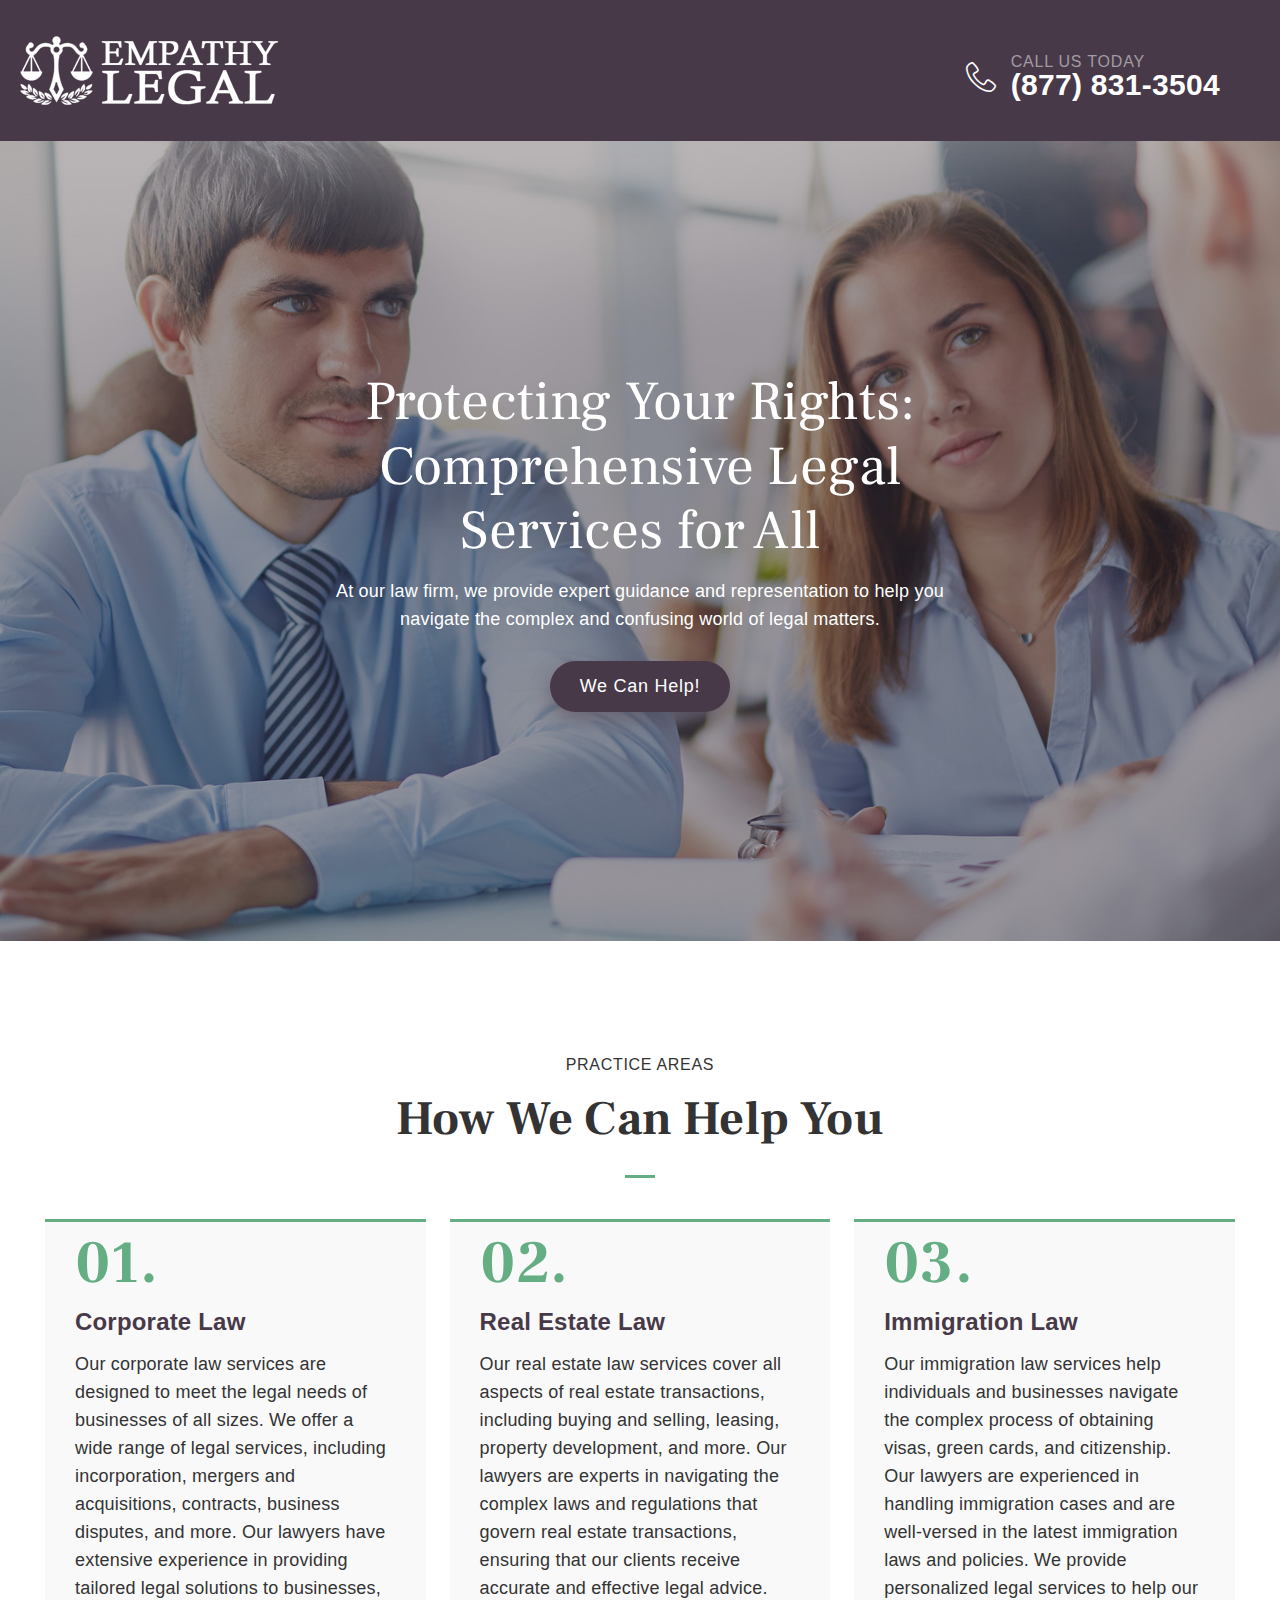
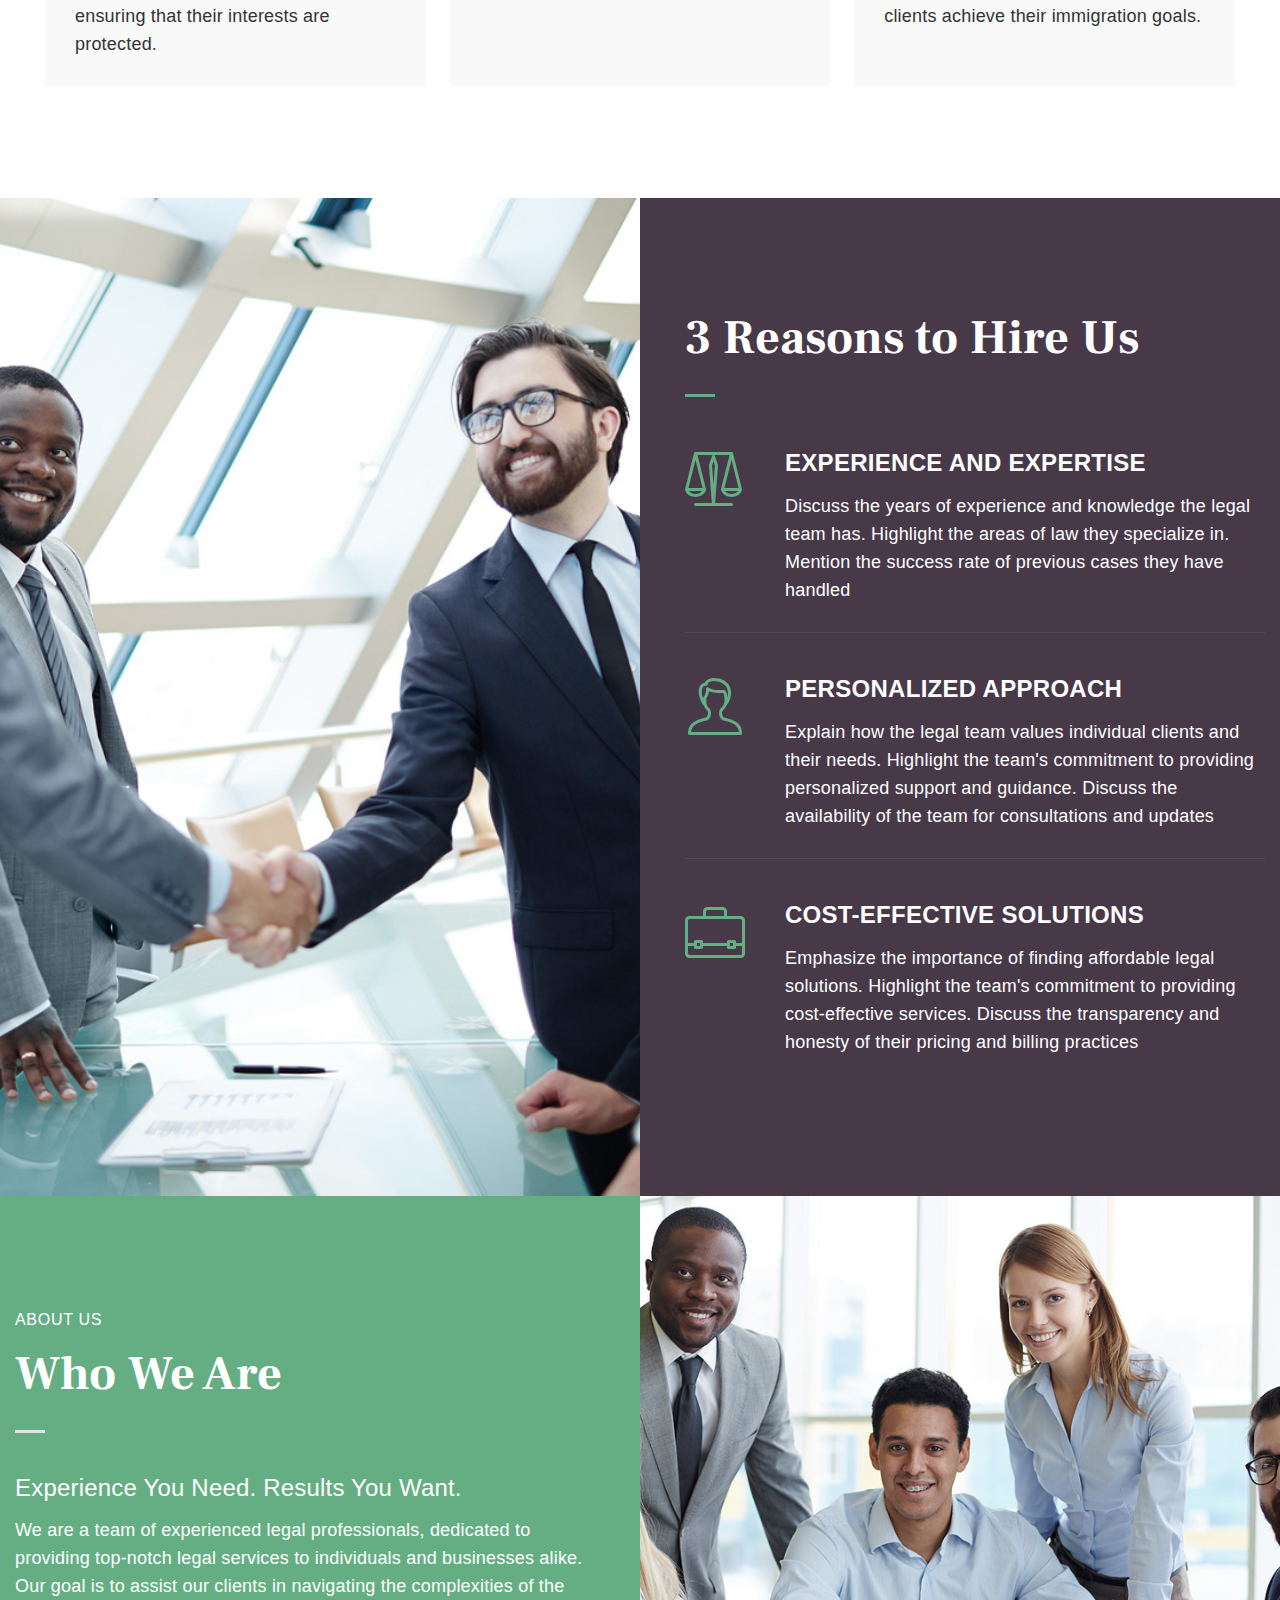
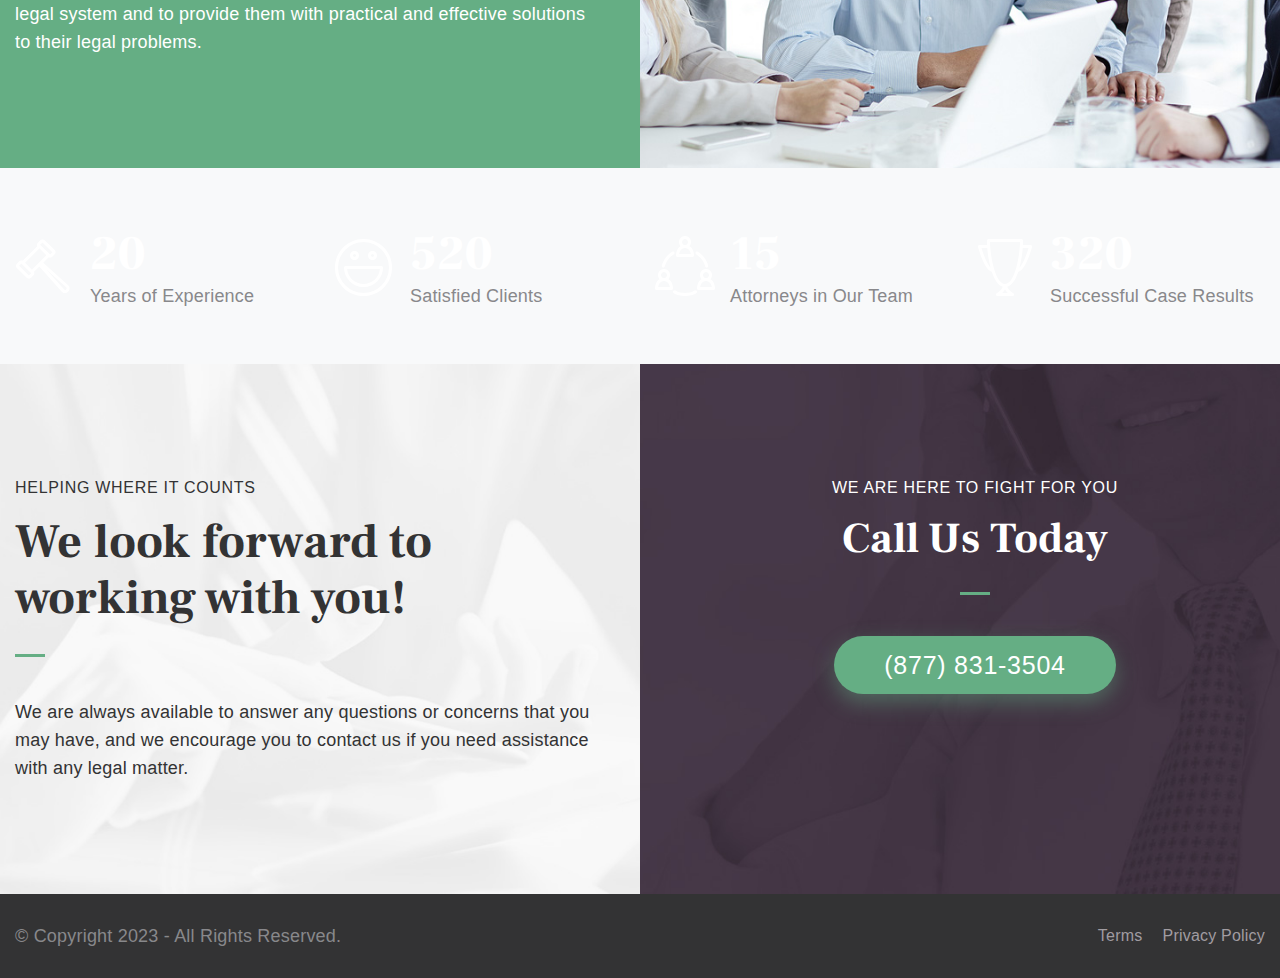
==== commit a0eb638b: "Update phone number" ====
--- a/index.html
+++ b/index.html
@@ -81,7 +81,9 @@
                 <i class="licon-telephone"></i>
                 <div class="pre">call Us Today</div>
                 <div class="item-info">
-                  <span content="telephone=no">18778313504</span>
+                  <a href="tel:+18778313504">
+                    <span content="telephone=no">(877) 831-3504</span>
+                  </a>
                 </div>
               </li>
             </ul>
@@ -102,7 +104,7 @@
       	<div class="banner-item">
       		<h2>Protecting Your Rights: Comprehensive Legal Services for All</h2>
           <p>At our law firm, we provide expert guidance and representation to help you navigate the complex and confusing world of legal matters.</p>
-          <a href="#" class="btn btn-big btn-style-6">We Can Help!</a>
+          <a href="tel:+18778313504" class="btn btn-big btn-style-6">We Can Help!</a>
       	</div>
 
       </div>
@@ -389,7 +391,7 @@
                   <ul class="contact-info">
                     <li class="info-item">
                       <div class="item-info bottom-section">
-                        <a href="#" class="btn btn-big btn-style-5">987.654.3210</a>
+                        <a href="tel:+18778313504" class="btn btn-big btn-style-5">(877) 831-3504</a>
                       </div>
                     </li>
                   </ul>
--- a/css/style.css
+++ b/css/style.css
@@ -2823,6 +2823,9 @@
         background: #5b4d5c;
       }
 
+  .item-info a:hover{
+    text-decoration: none!important;
+  }
   .our-info > p{
     display: block;
   }
